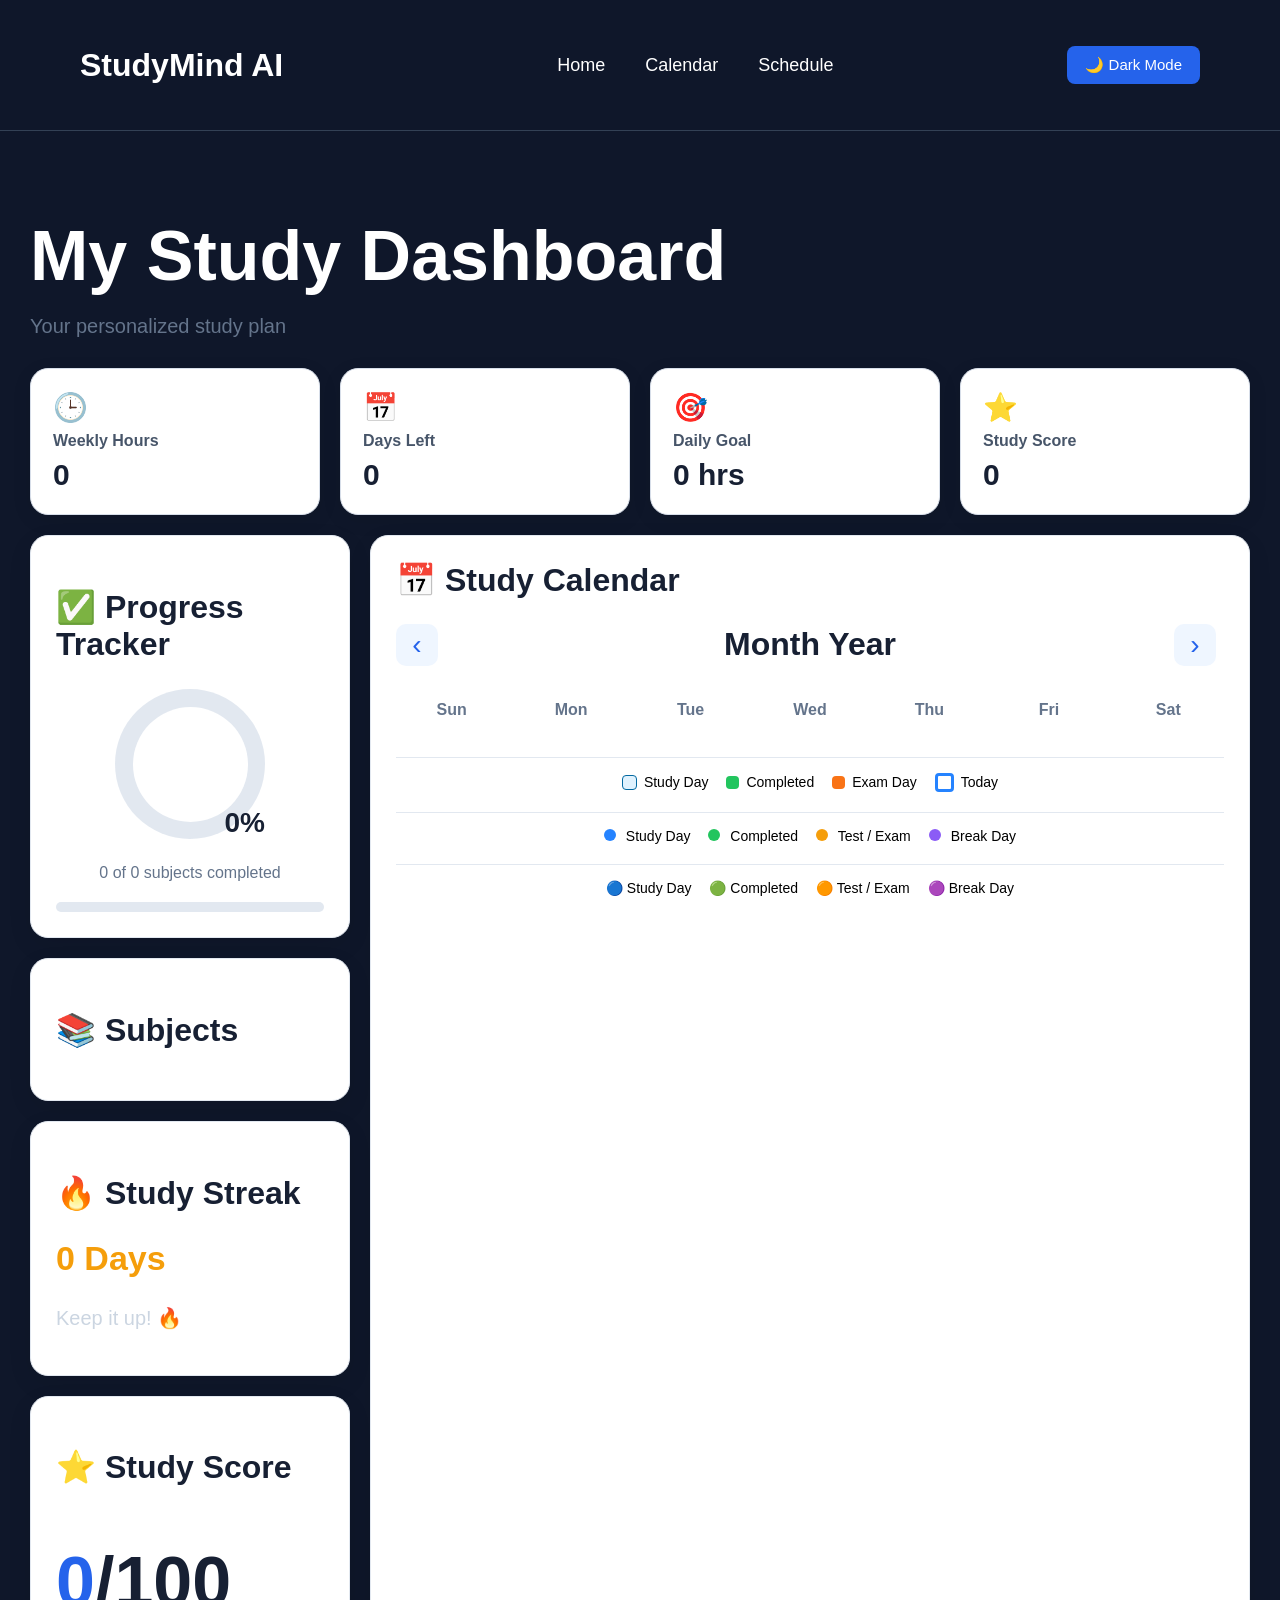
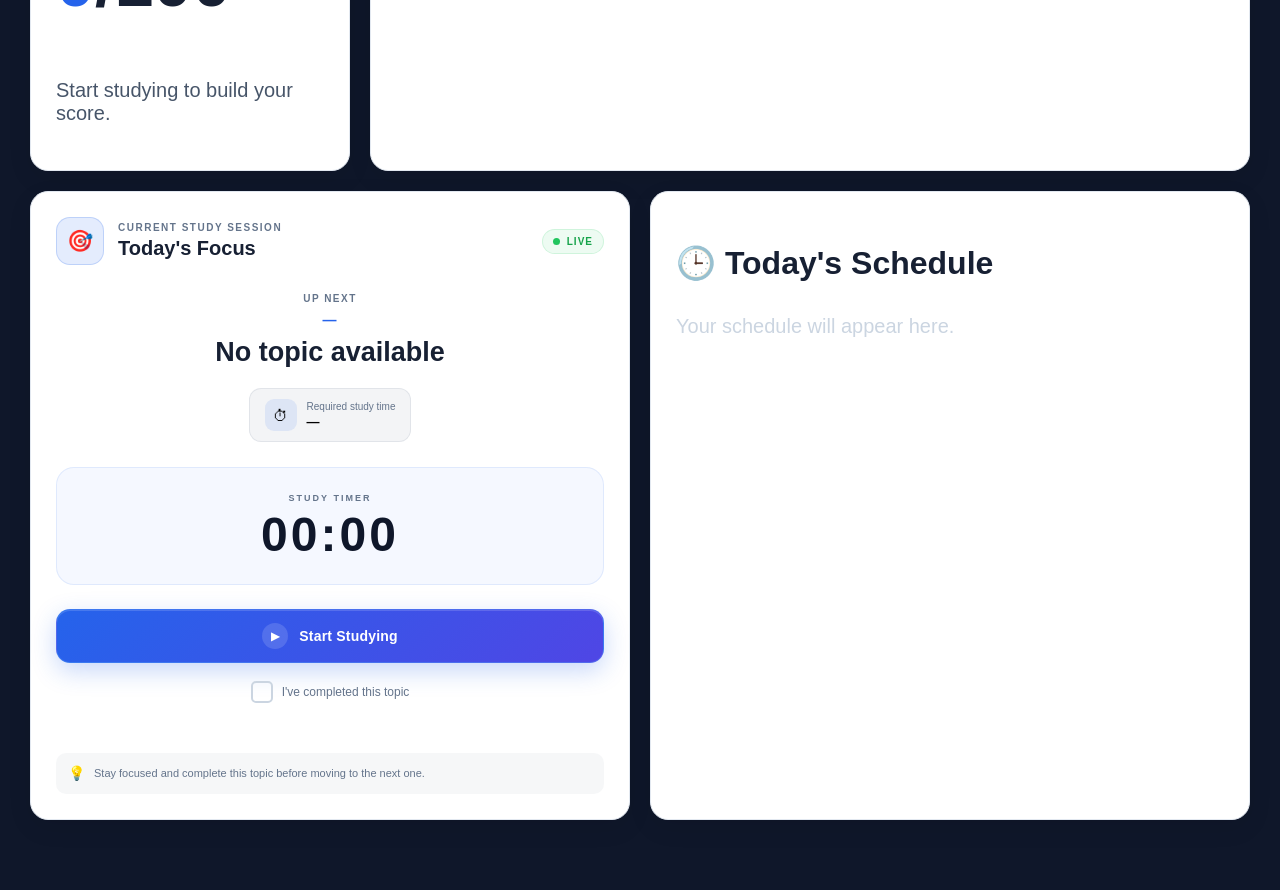
==== dashboard.html @ 3a2ac0e5 "Add files via upload" ====
<!DOCTYPE html>
<html lang="en">

<head>
    <meta charset="UTF-8">

    <meta name="viewport"
        content="width=device-width, initial-scale=1.0">

    <title>StudyMind AI - Study Dashboard</title>

    <link rel="stylesheet" href="style.css">
</head>

<body>

<nav class="navbar">

    <h2 class="logo">StudyMind AI</h2>

    <ul class="nav-links">
        <li><a href="index.html">Home</a></li>
        <li><a href="#calendar">Calendar</a></li>
        <li><a href="#schedule">Schedule</a></li>
    </ul>

    <button id="themeButton">
        🌙 Dark Mode
    </button>

</nav>


<main class="dashboard-page">

    <h1>My Study Dashboard</h1>

    <p class="dashboard-subtitle">
        Your personalized study plan
    </p>


    <!-- TOP STATISTICS -->

    <section class="top-stats">

        <div class="stat-card">

            <div class="icon">🕒</div>

            <h4>Weekly Hours</h4>

            <h2 id="weeklyHours">0</h2>

        </div>


        <div class="stat-card">

            <div class="icon">📅</div>

            <h4>Days Left</h4>

            <h2 id="daysLeft">0</h2>

        </div>


        <div class="stat-card">

            <div class="icon">🎯</div>

            <h4>Daily Goal</h4>

            <h2 id="dailyGoal">0 hrs</h2>

        </div>


        <div class="stat-card">

            <div class="icon">⭐</div>

            <h4>Study Score</h4>

            <h2 id="studyScore">0</h2>

        </div>

    </section>



    <!-- MAIN DASHBOARD -->

    <section class="main-dashboard">


        <!-- LEFT COLUMN -->

        <div class="left-panel">


            <!-- PROGRESS -->

            <div class="panel-card">

                <h2>✅ Progress Tracker</h2>

                <div class="progress-circle">

                    <span id="progressPercent">
                        0%
                    </span>

                </div>

                <p id="progressCount">
                    0 of 0 subjects completed
                </p>

                <div class="progress-bar-container">

                    <div id="progressBar"></div>

                </div>

            </div>

<!-- SUBJECTS -->

<div class="panel-card">

    <h2>📚 Subjects</h2>

<div id="subjectList" class="subject-list">

        <!-- Subjects will be added by JavaScript -->

    </div>

</div>


            <!-- STREAK -->

            <div class="panel-card">

                <h2>🔥 Study Streak</h2>

                <h1 id="streak">
                    0 Days
                </h1>

                <p>
                    Keep it up! 🔥
                </p>

            </div>



          <!-- LIVE STUDY SCORE -->

<div class="panel-card study-score-card">

    <h2>⭐ Study Score</h2>

    <h1 class="score-number">
        <span id="scoreDisplay">0</span>/100
    </h1>

    <p id="scoreMessage">
        Start studying to build your score.
    </p>

    <div class="score-progress">
        <div id="scoreProgressBar"></div>
    </div>

</div>

        </div>



        <!-- CALENDAR -->

        <div class="calendar-panel" id="calendar">

            <h2>📅 Study Calendar</h2>

            <div class="calendar-header">

                <button id="previousMonth">
                    ‹
                </button>

                <h2 id="calendarMonth">
                    Month Year
                </h2>

                <button id="nextMonth">
                    ›
                </button>

            </div>


            <div class="calendar-weekdays">

                <div>Sun</div>
                <div>Mon</div>
                <div>Tue</div>
                <div>Wed</div>
                <div>Thu</div>
                <div>Fri</div>
                <div>Sat</div>

            </div>


            <div
                class="calendar-days"
                id="calendarDays">
            </div>
<div class="calendar-legend">

    <div class="legend-item">
        <span class="legend-color study-color"></span>
        <span>Study Day</span>
    </div>

    <div class="legend-item">
        <span class="legend-color completed-color"></span>
        <span>Completed</span>
    </div>

    <div class="legend-item">
        <span class="legend-color exam-color"></span>
        <span>Exam Day</span>
    </div>

    <div class="legend-item">
        <span class="legend-color today-color"></span>
        <span>Today</span>
    </div>

</div>

<div class="calendar-legend">

    <div>
        <span class="legend-dot study-dot"></span>
        Study Day
    </div>

    <div>
        <span class="legend-dot completed-dot"></span>
        Completed
    </div>

    <div>
        <span class="legend-dot exam-dot"></span>
        Test / Exam
    </div>

    <div>
        <span class="legend-dot break-dot"></span>
        Break Day
    </div>

</div>


            <div class="calendar-legend">

                <span>
                    🔵 Study Day
                </span>

                <span>
                    🟢 Completed
                </span>

                <span>
                    🟠 Test / Exam
                </span>

                <span>
                    🟣 Break Day
                </span>

            </div>

        </div>

    </section>



    <!-- BOTTOM SECTION -->

    <section class="bottom-dashboard">


   <!-- TODAY'S STUDY -->

<div class="panel-card today-study-card">

    <div class="study-card-header">

        <div class="study-card-title">

            <div class="study-icon">
                🎯
            </div>

            <div>
                <p class="study-eyebrow">
                    CURRENT STUDY SESSION
                </p>

                <h2>Today's Focus</h2>
            </div>

        </div>

        <div class="live-indicator">
            <span></span>
            LIVE
        </div>

    </div>


    <div id="currentStudy" class="current-study">

        <p class="study-label">
            UP NEXT
        </p>

        <h2 id="currentSubject">
            —
        </h2>

        <h3 id="currentTopic">
            No topic available
        </h3>


        <div class="topic-time">

            <div class="time-icon">
                ⏱
            </div>

            <div>
                <span class="time-label">
                    Required study time
                </span>

                <strong id="topicTime">
                    —
                </strong>
            </div>

        </div>


        <!-- TIMER -->

        <div class="timer-container">

            <p class="timer-label">
                STUDY TIMER
            </p>

            <div
                id="studyTimer"
                class="study-timer"
            >
                00:00
            </div>

        </div>


        <!-- START / PAUSE BUTTON -->

        <button
            id="startStudyButton"
            class="start-study-button"
        >
            <span class="button-icon">▶</span>
            <span>Start Studying</span>
        </button>


        <!-- COMPLETE TOPIC -->

        <label class="complete-topic">

            <input
                type="checkbox"
                id="completeTopicCheckbox"
            >

            <span class="custom-checkbox"></span>

            <span class="complete-text">
                I've completed this topic
            </span>

        </label>


        <!-- COMPLETION MESSAGE -->

        <p
            id="completionMessage"
            class="completion-message"
        ></p>


        <div class="study-tip">

            <span>💡</span>

            <p>
                Stay focused and complete this topic
                before moving to the next one.
            </p>

        </div>

    </div>

</div>


        <!-- TODAY'S SCHEDULE -->

        <div class="panel-card" id="schedule">

            <h2>🕒 Today's Schedule</h2>

            <div id="todaySchedule">

                <p>
                    Your schedule will appear here.
                </p>

            </div>

        </div>

    </section>

</main>


<script src="dashboard.js"></script>

</body>

</html>
---- style.css ----
body {
background-color: #0f172a;
}
h1 {
color: white;
font-size: 70px;
line-height:1.1;
}
p {
color: #cbd5e1;
font-size: 20px;
}
.start-button {
background-color: #22c55e;
color: white;
border: none;
border-radius: 20px;
padding: 15px 30px;
font-size: 18px;
}
.start-button:hover {
background-color: #1d4ed8;
cursor: pointer;
}
body {
background-color: #0f172a;
margin: 0;
font-family: Arial, sans-serif;
}
.hero {
display: flex;
justify-content: space-between;
align-items: center;
padding: 80px;
background-color: #0f172a;
}
.features {
padding: 60px;
}
.how-it-works {
padding: 60px;
}
h2 { 
color: white;
font-size: 32px;
}
h3 {
color: white;
font-size: 28px;
}
li {
color: #cbd5e1;
font-size: 18px;
}
.hero-text {
max-width: 500px;
}
.feature-box {
background-color: #1e293b;
color: white;
padding: 25px;
margin-top: 20px;
border-radius: 15px;
flex: 1;
min-width: 250px;
transition: all 0.3s ease;
}
.feature-box:hover {
background-color: #334155;
transform: translateY(-8px);
cursor: pointer;
}
.feature-box h3 {
color: #22c55e;
}
.feature-box p {
color: #cbd5e1;
}
.hero-image {
max-width: 500px;
display: flex;
flex-direction: column;
gap: 20px;
color: white;
font-size: 24px;
}
.feature-container {
display:flex;
gap: 20px;
justify-content: center;
flex-wrap: wrap;
}
.hero-image img {
width: 450px;
max-width: 100%;
}
.navbar {
display: flex;
justify-content: space-between;
align-items: center;
padding: 20px 80px;
border-bottom: 1px solid #334155;
}
.nav-links {
display: flex;
list-style: none;
gap: 40px;
}
.nav-links a {
color: white;
text-decoration: none;
font-size: 18px;
transition: color 0.3s ease;
}
.nav-links a:hover {
color: #22c55e;
}
.logo {
color: white;
font-size: 32px;
font-weight: bold;
}
.cta {
text-align: center;
padding: 80px 20px;
}
.cta-button {
background-color: #22c55e;
color: white;
border: none;
padding: 15px 35px;
border-radius: 20px;
font-size: 18px;
cursor: pointer;
transition: all 0.3s ease;
}
.cta-button:hover {
background-color: #16a34a;
transform: scale(1.05);
}
.hero {
animation: fadeIn 1s ease;
}
@keyframes fadeIn {
from {
opacity: 0;
transform: translateY(30px);
}
to {
opacity: 1;
transform: translateY(0);
}
}
.student-form {
max-width: 700px;
margin: 80px auto;
background-color: #1e293b;
padding: 40px;
border-radius: 20px;
}
.student-form label {
color:white;
font-size: 20px;
}
.student-form select,
.student-form input {
width: 100%;
padding: 15px;
border-radius: 10px;
border: none;
font-size: 18px;
margin-bottom: 20px;
}
#generateButton {
background-color: #22c55e;
color: white;
border: none;
padding: 15px 30px;
border-radius: 20px;
font-size: 18px;
cursor: pointer;
transition: all 0.3s ease;
}
#generateButton:hover {
background-color: #16a34a;
transform: scale(1.05);
}
#studyPlan {
margin-top: 30px;
background-color: #334155;
color: white;
padding: 20px;
border-radius: 15px;
font-size: 18px;
line-height: 1.8;
}
.timetable{
width:100%;
border-collapse:collapse;
margin-top:20px;
}
.timetable th,
.timetable td{
border:1px solid #ccc;
padding:10px;
text-align:center;
}
.timetable th{
background:#2563eb;
color:white;
}
.timetable tr:nth-child(even) {
background-color: #475569;
}
.timetable tr:nth-child(odd) {
background-color: #334155;
}
#clearButton {
background-color: #dc2626;
color: white;
border: none;
padding: 15px 30px;
border-radius: 20px;
font-size: 18px;
cursor: pointer;
margin-left: 15px;
transition: all 0.3s ease;
}
#clearButton:hover {
background-color: #b91c1c;
transform: scale(1.05);
}
#downloadButton {
background-color: #2563eb;
color: white;
border: none;
padding: 15px 30px;
border-radius: 20px;
font-size: 18px;
cursor: pointer;
margin-left: 15px;
transition: all 0.3s ease;
}
#downloadButton:hover {
background-color: #1d4ed8;
transform: scale(1.05);
}
.student-form button{
margin-right: 10px;
margin-top: 10px;
}
html {
scroll-behavior: smooth;
}
.navbar{
	position: sticky;
	top: 0;
	z-index: 1000;
}
footer{
    background:#1f2937;
    color:white;
    text-align:center;
    padding:50px 20px;
    margin-top:70px;
}

footer h2{
    font-size:2rem;
    margin-bottom:15px;
}

footer p{
    font-size:1rem;
    margin:8px 0;
    color:#d1d5db;
}

footer a{
    color:#60a5fa;
    text-decoration:none;
}

footer a:hover{
    text-decoration:underline;
}
#themeButton{
background:#2563eb;
color:white;
border:none;
padding:10px 18px;
border-radius:8px;
cursor:pointer;
font-size:15px;
transition:.3s;
}
#themeButton:hover{
background:#1d4ed8;
}
/* DARK MODE */

.dark-mode{
    background:#121212;
    color:white;
}

.dark-mode .navbar{
    background:#1f2937;
}

.dark-mode .hero{
    background:#181818;
}

.dark-mode .feature-box{
    background:#1e293b;
    color:white;
}

.dark-mode .student-form{
    background:#1e293b;
    color:white;
}

.dark-mode input,
.dark-mode select{
    background:#374151;
    color:white;
    border:1px solid #555;
}

.dark-mode table{
    color:white;
}

.dark-mode th{
    background:#2563eb;
}

.dark-mode td{
    border:1px solid #555;
}

.dark-mode footer{
    background:black;
}
#themeButton{
    background:#2563eb;
    color:white;
    border:none;
    padding:10px 18px;
    border-radius:8px;
    cursor:pointer;
    font-size:15px;
    transition:0.3s;
}

#themeButton:hover{
    background:#1d4ed8;
}

body.dark-mode{
    background:#0f172a;
    color:white;
}

body.dark-mode .navbar{
    background:#1e293b;
}

body.dark-mode .feature-box{
    background:#1e293b;
    color:white;
}

body.dark-mode .student-form{
    background:#1e293b;
    color:white;
}

body.dark-mode input,
body.dark-mode select{
    background:#334155;
    color:white;
    border:1px solid #475569;
}

body.dark-mode table{
    background:#1e293b;
    color:white;
}

body.dark-mode th{
    background:#2563eb;
}

body.dark-mode td{
    border:1px solid #475569;
}

body.dark-mode footer{
    background:#111827;
    color:white;
}

.dashboard{

display:grid;

grid-template-columns:repeat(4,1fr);

gap:25px;

margin:40px 0;

}

.stat-card{

background:#ffffff;

padding:30px;

border-radius:22px;

box-shadow:0 10px 30px rgba(0,0,0,.12);

transition:.35s;

}

body.dark-mode .stat-card{

background:#1f2937;

}

.stat-card:hover{

transform:translateY(-8px);

}

.stat-card h4{

margin-top:20px;

font-size:18px;

color:#888;

}

body.dark-mode .stat-card h4{

color:#bbb;

}

.stat-card h2{

font-size:42px;

margin-top:15px;

color:#2563eb;

}

.icon{

font-size:42px;

}
body.dark-mode .card p{
color:#ddd;
}
#progressTracker{
    margin-top:20px;
    padding:20px;
    background:linear-gradient(135deg,#f8fafc,#eef4ff);
    border:1px solid #dbeafe;
    border-radius:15px;
    box-shadow:0 8px 20px rgba(37,99,235,.12);
}

.progress-item{
    display:flex;
    align-items:center;
    gap:12px;
    padding:12px;
    margin-bottom:10px;
    border-radius:10px;
    background:white;
    color:#1f2937 !important;
    font-size:17px;
    font-weight:600;
    cursor:pointer;
    transition:.3s;
}

.progress-item:hover{
    background:#dbeafe;
    transform:translateX(5px);
}

.progress-item input{
    transform:scale(1.2);
    accent-color:#2563eb;
}

#progressPercent{
    color:#2563eb;
    font-weight:bold;
    font-size:22px;
}

body.dark-mode #progressTracker{
    background:#1e293b;
    border:1px solid #334155;
}

body.dark-mode .progress-item{
    background:#334155;
    color:#f8fafc;
}

body.dark-mode .progress-item:hover{
    background:#475569;
}
.progressBarContainer{
    width:100%;
    height:18px;
    background:#dbeafe;
    border-radius:20px;
    overflow:hidden;
    margin:15px 0;
}

#progressBar{
    width:0%;
    height:100%;
    background:linear-gradient(
        90deg,
        #2563eb,
        #3b82f6,
        #60a5fa
    );
    border-radius:20px;
    transition:width .5s ease;
}

#progressCount{
    margin-top:10px;
    font-size:16px;
    color:#64748b;
}

body.dark-mode .progressBarContainer{
    background:#334155;
}

body.dark-mode #progressCount{
    color:#cbd5e1;
}
.badges{
display:flex;
flex-wrap:wrap;
gap:15px;
margin-top:20px;
}

.badge{
background:linear-gradient(135deg,#2563eb,#1d4ed8);
color:white;
padding:12px 20px;
border-radius:30px;
font-weight:bold;
box-shadow:0 8px 18px rgba(0,0,0,.15);
transition:.3s;
}

.badge:hover{
transform:scale(1.08);
}
.stats{
display:grid;
grid-template-columns:repeat(auto-fit,minmax(180px,1fr));
gap:20px;
margin-top:20px;
}

.stat-box{
background:linear-gradient(135deg,#eff6ff,#dbeafe);
padding:20px;
border-radius:15px;
text-align:center;
box-shadow:0 8px 18px rgba(0,0,0,.08);
transition:.3s;
}

.stat-box:hover{
transform:translateY(-5px);
}

.stat-box h4{
margin-bottom:10px;
color:#2563eb;
}

.stat-box p{
font-size:28px;
font-weight:bold;
color:#111827;
}

body.dark-mode .stat-box{
background:#1f2937;
}

body.dark-mode .stat-box p{
color:white;
}
.recommendations{
display:grid;
grid-template-columns:repeat(auto-fit,minmax(250px,1fr));
gap:20px;
margin-top:20px;
}

.recommendation-card{
background:white;
padding:20px;
border-radius:15px;
box-shadow:0 8px 18px rgba(0,0,0,.08);
transition:.3s;
}

.recommendation-card:hover{
transform:translateY(-5px);
}

.recommendation-card h4{
color:#2563eb;
margin-bottom:10px;
}

.recommendation-card p{
color:#374151;
line-height:1.5;
}

body.dark-mode .recommendation-card{
background:#1f2937;
}

body.dark-mode .recommendation-card p{
color:#e5e7eb;
}
.dailySchedule{
display:grid;
grid-template-columns:repeat(auto-fit,minmax(250px,1fr));
gap:20px;
margin:20px 0;
}

.schedule-card{
background:#ffffff;
border-left:6px solid #2563eb;
padding:18px;
border-radius:12px;
box-shadow:0 6px 15px rgba(0,0,0,.08);
transition:.3s;
}

.schedule-card:hover{
transform:translateY(-4px);
}

.schedule-card h4{
color:#2563eb;
margin-bottom:8px;
}

.schedule-card p{
font-size:18px;
color:#374151;
}

body.dark-mode .schedule-card{
background:#1f2937;
}

body.dark-mode .schedule-card p{
color:#f3f4f6;
}
.progress-circle {
    position: relative;
    width: 140px;
    height: 140px;
    margin: 30px auto;

    border-radius: 50%;

    background: conic-gradient(
        #2563eb 0deg,
        #e5e7eb 0deg
    );

    display: flex;
    align-items: center;
    justify-content: center;
}

.progress-circle::before {
    content: "";
    position: absolute;

    width: 108px;
    height: 108px;

    background: white;

    border-radius: 50%;
}

#progressPercent {
    position: relative;
    z-index: 2;

    font-size: 26px;
    font-weight: bold;
    color: #2563eb;
}
#progressPercent{
position:absolute;
top:50%;
left:50%;
transform:translate(-50%,-50%);
font-size:26px;
font-weight:bold;
color:#2563eb;
}

body.dark-mode .progressBackground{
stroke:#374151;
}
.calendarCard{

background:white;

padding:30px;

border-radius:20px;

margin-top:40px;

box-shadow:0 12px 25px rgba(0,0,0,.12);

}

body.dark-mode .calendarCard{

background:#1f2937;

}

.calendarHeader{

text-align:center;

margin-bottom:25px;

}

.calendarHeader h3{

margin:0;

font-size:30px;

color:#2563eb;

}

.calendarHeader h2{

margin-top:12px;

font-size:24px;

color:#555;

}

body.dark-mode .calendarHeader h2{

color:#ddd;

}

#studyCalendar{

display:flex;

justify-content:center;

}
.mainDashboard{

display:grid;

grid-template-columns:320px 1fr;

gap:30px;

margin-top:40px;

}

.leftPanel{

display:flex;

flex-direction:column;

gap:25px;

}

.rightPanel{

display:flex;

flex-direction:column;

}

.panelCard{

background:white;

padding:25px;

border-radius:20px;

box-shadow:0 10px 25px rgba(0,0,0,.12);

}

body.dark-mode .panelCard{

background:#1f2937;

}

.panelCard h3{

margin-bottom:20px;

}

.progressCircle{

width:180px;

height:180px;

border-radius:50%;

margin:20px auto;

display:flex;

align-items:center;

justify-content:center;

font-size:34px;

font-weight:bold;

background:
conic-gradient(
#2563eb 0%,
#2563eb 0%,
#e5e7eb 0%
);

}
.panelCard{
    background: white;
    color: #111827;
}

.panelCard h1{
    color: #111827;
}

.panelCard h2{
    color: #111827;
}

.panelCard h3{
    color: #111827;
}

.panelCard p{
    color: #6b7280;
}
body.dark-mode .panelCard{
    background: #1e293b;
    color: white;
}

body.dark-mode .panelCard h1,
body.dark-mode .panelCard h2,
body.dark-mode .panelCard h3{
    color: white;
}

body.dark-mode .panelCard p{
    color: #cbd5e1;
}
.streakNumber{
    font-size: 42px;
    font-weight: bold;
    color: #f59e0b;
}
/* ===============================
   STUDY CALENDAR
================================ */

.calendarCard{
    width:100%;
    box-sizing:border-box;
}

.calendarCard h3{
    font-size:24px;
    margin-bottom:20px;
}

.calendarHeader{
    display:flex;
    align-items:center;
    justify-content:space-between;
    margin-bottom:25px;
}

.calendarHeader h2{
    margin:0;
    font-size:24px;
    color:#111827;
}

.calendarHeader button{
    border:none;
    background:#eff6ff;
    color:#2563eb;
    width:40px;
    height:40px;
    border-radius:10px;
    font-size:28px;
    cursor:pointer;
    transition:.2s;
}

.calendarHeader button:hover{
    background:#2563eb;
    color:white;
}

.calendarWeekdays{
    display:grid;
    grid-template-columns:repeat(7,1fr);
    gap:8px;
    margin-bottom:10px;
    text-align:center;
    font-weight:bold;
    color:#6b7280;
}

.calendarDays{
    display:grid;
    grid-template-columns:repeat(7,1fr);
    gap:8px;
}

.calendarDay{
    min-height:45px;
    display:flex;
    align-items:center;
    justify-content:center;
    border-radius:10px;
    font-weight:500;
    color:#111827;
    background:#f8fafc;
    transition:.2s;
}

.calendarDay:hover{
    background:#eff6ff;
    color:#2563eb;
    transform:translateY(-2px);
}

.calendarDay.empty{
    background:transparent;
}

.calendarDay.today{
    background:#2563eb;
    color:white;
    font-weight:bold;
    box-shadow:0 5px 12px rgba(37,99,235,.3);
}

/* Dark mode */

body.dark-mode .calendarHeader h2{
    color:#f9fafb;
}

body.dark-mode .calendarWeekdays{
    color:#9ca3af;
}

body.dark-mode .calendarDay{
    background:#374151;
    color:#f9fafb;
}

body.dark-mode .calendarDay:hover{
    background:#4b5563;
}

body.dark-mode .calendarDay.empty{
    background:transparent;
}

body.dark-mode .calendarHeader button{
    background:#374151;
    color:#60a5fa;
}

body.dark-mode .calendarHeader button:hover{
    background:#2563eb;
    color:white;
}
/* =========================================
   STUDY PLAN DASHBOARD
   ========================================= */

.studyDashboard {
    max-width: 1400px;
    margin: 40px auto;
    padding: 0 30px 60px;
}

.studyDashboard > h1 {
    margin-bottom: 25px;
    font-size: 32px;
}


/* =========================================
   TOP STAT CARDS
   ========================================= */

.topStats {
    display: grid;
    grid-template-columns: repeat(4, 1fr);
    gap: 20px;
    margin-bottom: 20px;
}

.stat-card {
    background: #111c2e;
    border: 1px solid #24344d;
    border-radius: 16px;
    padding: 25px;
    min-height: 125px;
    box-sizing: border-box;
}

.stat-card .icon {
    font-size: 30px;
    margin-bottom: 8px;
}

.stat-card h4 {
    margin: 0 0 8px;
    font-size: 16px;
    color: #cbd5e1;
}

.stat-card h2 {
    margin: 0;
    font-size: 30px;
    color: #ffffff;
}


/* =========================================
   MAIN DASHBOARD
   ========================================= */

.dashboardGrid {
    display: grid;
    grid-template-columns: 290px 1fr;
    gap: 20px;
    align-items: stretch;
}


/* =========================================
   LEFT PANEL
   ========================================= */

.leftPanel {
    display: flex;
    flex-direction: column;
    gap: 20px;
}

.panelCard {
    background: #111c2e;
    border: 1px solid #24344d;
    border-radius: 16px;
    padding: 24px;
    box-sizing: border-box;
}

.panelCard h3 {
    margin-top: 0;
    color: #ffffff;
}


/* =========================================
   PROGRESS CIRCLE
   ========================================= */



.progressCircle {
    width: 150px;
    height: 150px;
    border-radius: 50%;

    margin: 20px auto;

    display: flex;
    align-items: center;
    justify-content: center;

    position: relative;
}

.progressCircle span {
    position: absolute;
    top: 50%;
    left: 50%;
    transform: translate(-50%, -50%);

    font-size: 32px;
    font-weight: bold;
    white-space: nowrap;
}

.progressCircle::before {
    content: "";
    position: absolute;

    width: 115px;
    height: 115px;

    border-radius: 50%;

    background: #111c2e;
}

#progressPercent {
    position: relative;
    z-index: 1;

    font-size: 28px;
    font-weight: bold;
    color: #ffffff;
}

#progressCount {
    text-align: center;
    color: #cbd5e1;
}


/* =========================================
   PROGRESS BAR
   ========================================= */

.progressBarContainer {
    width: 100%;
    height: 10px;

    background: #24344d;

    border-radius: 20px;

    overflow: hidden;

    margin-top: 15px;
}

#progressBar {
    height: 100%;
    width: 0%;

    background: #2583ff;

    border-radius: 20px;

    transition: width 0.4s ease;
}


/* =========================================
   STUDY STREAK
   ========================================= */

#studyStreak {
    font-size: 34px;
    color: #ffb52e;
    margin: 10px 0;
}


/* =========================================
   STUDY SCORE
   ========================================= */

#scoreValue {
    color: #ffffff;
}

#scoreMessage {
    color: #cbd5e1;
}


/* =========================================
   CALENDAR
   ========================================= */

.calendarCard {
    height: 100%;
    min-height: 550px;
}

.calendarHeader {
    display: grid;
    grid-template-columns: 50px 1fr 50px;

    align-items: center;

    margin: 25px 0;
}

.calendarHeader h2 {
    text-align: center;
    margin: 0;

    color: #ffffff;
    font-size: 25px;
}

.calendarHeader button {
    width: 45px;
    height: 45px;

    border: 1px solid #30445f;

    border-radius: 10px;

    background: #17263b;

    color: #ffffff;

    font-size: 30px;

    cursor: pointer;

    transition: 0.2s;
}

.calendarHeader button:hover {
    background: #2583ff;
}


/* WEEKDAYS */

.calendarWeekdays {
    display: grid;

    grid-template-columns: repeat(7, 1fr);

    gap: 10px;

    margin-bottom: 10px;
}

.calendarWeekdays div {
    text-align: center;

    font-weight: bold;

    color: #cbd5e1;
}


/* DAYS */

.calendarDays {
    display: grid;

    grid-template-columns: repeat(7, 1fr);

    gap: 10px;
}

.calendarDays div {
    min-height: 65px;

    display: flex;

    align-items: center;
    justify-content: center;

    border-radius: 10px;

    background: #17263b;

    border: 1px solid #24344d;

    color: #ffffff;

    cursor: pointer;

    transition: 0.2s;
}

.calendarDays div:hover {
    background: #2583ff;
    transform: translateY(-2px);
}


/* TODAY */

.calendarDays .today {
    background: #2583ff;

    border: 2px solid #62a7ff;

    font-weight: bold;
}


/* PREVIOUS / NEXT MONTH DAYS */

.calendarDays .otherMonth {
    color: #64748b;

    background: #0d1727;
}


/* =========================================
   BOTTOM DASHBOARD
   ========================================= */

.bottomDashboard {
    display: grid;

    grid-template-columns: 1fr 1fr;

    gap: 20px;

    margin-top: 20px;
}

.bottomDashboard .panelCard {
    min-height: 250px;
}


/* =========================================
   TODAY'S MISSION
   ========================================= */

#todayMission {
    color: #e2e8f0;
    line-height: 1.8;
}


/* =========================================
   TODAY'S SCHEDULE
   ========================================= */

#todaySchedule {
    color: #e2e8f0;
    line-height: 1.8;
}


/* =========================================
   LIGHT MODE
   ========================================= */

body:not(.dark-mode) .studyDashboard {
    color: #172033;
}

body:not(.dark-mode) .stat-card,
body:not(.dark-mode) .panelCard {
    background: #ffffff;

    border: 1px solid #d7dee9;

    box-shadow: 0 5px 20px rgba(0, 0, 0, 0.08);
}

body:not(.dark-mode) .stat-card h4 {
    color: #475569;
}

body:not(.dark-mode) .stat-card h2,
body:not(.dark-mode) .panelCard h3,
body:not(.dark-mode) .calendarHeader h2,
body:not(.dark-mode) #scoreValue {
    color: #172033;
}

body:not(.dark-mode) #progressPercent {
    color: #172033;
}

body:not(.dark-mode) .progressCircle::before {
    background: #ffffff;
}

body:not(.dark-mode) #progressCount,
body:not(.dark-mode) #scoreMessage {
    color: #475569;
}

body:not(.dark-mode) .progressBarContainer {
    background: #e2e8f0;
}

body:not(.dark-mode) .calendarDays div {
    background: #f8fafc;

    border-color: #d7dee9;

    color: #172033;
}

body:not(.dark-mode) .calendarDays div:hover {
    background: #2583ff;
    color: #ffffff;
}

body:not(.dark-mode) .calendarDays .otherMonth {
    background: #eef2f7;
    color: #94a3b8;
}

body:not(.dark-mode) .calendarWeekdays div {
    color: #475569;
}

body:not(.dark-mode) .calendarHeader button {
    background: #f1f5f9;
    color: #172033;
    border-color: #d7dee9;
}

body:not(.dark-mode) #todayMission,
body:not(.dark-mode) #todaySchedule {
    color: #334155;
}


/* =========================================
   MOBILE
   ========================================= */

@media (max-width: 900px) {

    .topStats {
        grid-template-columns: repeat(2, 1fr);
    }

    .dashboardGrid {
        grid-template-columns: 1fr;
    }

    .bottomDashboard {
        grid-template-columns: 1fr;
    }

}


@media (max-width: 600px) {

    .studyDashboard {
        padding: 0 15px 40px;
    }

    .topStats {
        grid-template-columns: 1fr;
    }

    .calendarDays {
        gap: 5px;
    }

    .calendarDays div {
        min-height: 45px;
    }

    .calendarWeekdays {
        gap: 5px;
        font-size: 12px;
    }

    .calendarHeader h2 {
        font-size: 20px;
    }

}
/* ==========================================
   NEW DASHBOARD LAYOUT
   ========================================== */

.dashboard-page {
    max-width: 1400px;
    margin: 0 auto;
    padding: 40px 30px 70px;
}

.dashboard-page > h1 {
    margin-bottom: 5px;
}

.dashboard-subtitle {
    color: #64748b;
    margin-bottom: 30px;
}


/* TOP STAT CARDS */

.top-stats {
    display: grid;
    grid-template-columns: repeat(4, 1fr);
    gap: 20px;
    margin-bottom: 20px;
}


/* MAIN DASHBOARD */

.main-dashboard {
    display: grid;
    grid-template-columns: 320px 1fr;
    gap: 20px;
}


/* LEFT SIDE */

.left-panel {
    display: flex;
    flex-direction: column;
    gap: 20px;
}


/* PANELS */

.panel-card,
.calendar-panel {
    background: white;
    border-radius: 18px;
    padding: 25px;
    box-shadow: 0 8px 25px rgba(0,0,0,0.08);
    border: 1px solid #e2e8f0;
}


/* STAT CARDS */

.stat-card {
    background: white;
    border-radius: 18px;
    padding: 22px;
    border: 1px solid #e2e8f0;
    box-shadow: 0 8px 25px rgba(0,0,0,0.07);
}

.stat-card .icon {
    font-size: 28px;
}

.stat-card h4 {
    margin: 8px 0;
    color: #64748b;
}

.stat-card h2 {
    margin: 0;
    font-size: 30px;
    color: #172033;
}


/* PROGRESS CIRCLE */

.progress-circle {
    width: 150px;
    height: 150px;

    border-radius: 50%;

    margin: 25px auto;

    display: flex;
    align-items: center;
    justify-content: center;

    background:
        conic-gradient(
            #2583ff 0deg,
            #e2e8f0 0deg
        );

    position: relative;
}

.progress-circle::before {
    content: "";

    position: absolute;

    width: 115px;
    height: 115px;

    border-radius: 50%;

    background: white;
}

.progress-circle span {
    position: relative;
    z-index: 2;

    font-size: 28px;
    font-weight: bold;
    color: #172033;
}


/* PROGRESS BAR */

.progress-bar-container {
    height: 10px;

    background: #e2e8f0;

    border-radius: 20px;

    overflow: hidden;

    margin-top: 20px;
}

#progressBar {
    height: 100%;
    width: 0%;

    background: #2583ff;

    border-radius: 20px;

    transition: width 0.4s ease;
}


/* STREAK */

#streak {
    color: #f59e0b;
    font-size: 34px;
}


/* SCORE */

#scoreDisplay {
    color: #2563eb;
}


/* ==========================================
   CALENDAR
   ========================================== */

.calendar-panel {
    min-height: 550px;
}

.calendar-panel > h2 {
    margin-top: 0;
    margin-bottom: 25px;
}


.calendar-header {
    display: grid;

    grid-template-columns: 50px 1fr 50px;

    align-items: center;

    margin-bottom: 25px;
}

.calendar-header h2 {
    text-align: center;
    margin: 0;
}


.calendar-header button {
    width: 42px;
    height: 42px;

    border: none;

    border-radius: 10px;

    background: #eff6ff;

    color: #2563eb;

    font-size: 28px;

    cursor: pointer;
}

.calendar-header button:hover {
    background: #2563eb;
    color: white;
}


/* WEEKDAYS */

.calendar-weekdays {
    display: grid;

    grid-template-columns: repeat(7, 1fr);

    gap: 8px;

    margin-bottom: 8px;
}

.calendar-weekdays div {
    text-align: center;

    font-weight: bold;

    color: #64748b;

    padding: 10px 0;
}


/* CALENDAR DAYS */

.calendar-days {
    display: grid;

    grid-template-columns: repeat(7, 1fr);

    gap: 8px;
}

.calendar-days > div {
    min-height: 60px;

    display: flex;

    align-items: center;
    justify-content: center;

    border-radius: 10px;

    background: #f8fafc;

    border: 1px solid #e2e8f0;

    color: #172033;

    cursor: pointer;

    transition: 0.2s;
}

.calendar-days > div:hover {
    background: #eff6ff;
    border-color: #2583ff;
}


/* TODAY */

.calendar-days .today {
    background: #2583ff;

    color: white;

    border-color: #2583ff;

    font-weight: bold;
}


/* EMPTY CELLS */

.calendar-days .emptyDay {
    background: transparent;

    border: none;

    cursor: default;
}


/* ==========================================
   BOTTOM DASHBOARD
   ========================================== */

.bottom-dashboard {
    display: grid;

    grid-template-columns: 1fr 1fr;

    gap: 20px;

    margin-top: 20px;
}


/* TODAY'S SCHEDULE */

.scheduleItem {
    display: flex;

    justify-content: space-between;

    padding: 14px 0;

    border-bottom: 1px solid #e2e8f0;
}

.scheduleItem strong {
    color: #2563eb;
}

.scheduleItem span {
    color: #475569;
}


/* ==========================================
   DARK MODE
   ========================================== */

body.dark-mode .dashboard-page {
    color: white;
}

body.dark-mode .dashboard-subtitle {
    color: #94a3b8;
}

body.dark-mode .stat-card,
body.dark-mode .panel-card,
body.dark-mode .calendar-panel {
    background: #111c2e;

    border-color: #24344d;

    box-shadow: none;
}

body.dark-mode .stat-card h4 {
    color: #94a3b8;
}

body.dark-mode .stat-card h2,
body.dark-mode .panel-card h2,
body.dark-mode .calendar-panel h2 {
    color: white;
}

body.dark-mode .progress-circle::before {
    background: #111c2e;
}

body.dark-mode .progress-circle span {
    color: white;
}

body.dark-mode .calendar-weekdays div {
    color: #94a3b8;
}

body.dark-mode .calendar-days > div {
    background: #17263b;

    border-color: #24344d;

    color: white;
}

body.dark-mode .calendar-days > div:hover {
    background: #243f63;
}

body.dark-mode .calendar-days .emptyDay {
    background: transparent;
    border: none;
}

body.dark-mode .calendar-header button {
    background: #17263b;
}

body.dark-mode .scheduleItem {
    border-color: #24344d;
}

body.dark-mode .scheduleItem span {
    color: #cbd5e1;
}


/* ==========================================
   MOBILE
   ========================================== */

@media (max-width: 900px) {

    .top-stats {
        grid-template-columns: repeat(2, 1fr);
    }

    .main-dashboard {
        grid-template-columns: 1fr;
    }

    .bottom-dashboard {
        grid-template-columns: 1fr;
    }

}


@media (max-width: 600px) {

    .dashboard-page {
        padding: 25px 15px 50px;
    }

    .top-stats {
        grid-template-columns: 1fr;
    }

    .calendar-days {
        gap: 4px;
    }

    .calendar-days > div {
        min-height: 45px;
        font-size: 14px;
    }

    .calendar-weekdays {
        gap: 4px;
        font-size: 12px;
    }

    .calendar-panel {
        padding: 15px;
    }

}
/* ==========================================
   DASHBOARD SUBJECTS
   ========================================== */

.dashboardSubject {
    display: flex;

    align-items: center;

    gap: 12px;

    padding: 12px;

    margin-bottom: 8px;

    border-radius: 10px;

    background: #f8fafc;

    border: 1px solid #e2e8f0;

    cursor: pointer;

    transition: 0.2s;
}

.dashboardSubject:hover {
    background: #eff6ff;

    border-color: #2583ff;
}

.dashboardSubject input {
    width: 18px;
    height: 18px;

    cursor: pointer;
}

.dashboardSubject span {
    color: #172033;

    font-size: 16px;
}

.dashboardSubject input:checked + span {
    text-decoration: line-through;

    color: #64748b;
}


/* DARK MODE */

body.dark-mode .dashboardSubject {
    background: #17263b;

    border-color: #24344d;
}

body.dark-mode .dashboardSubject span {
    color: #ffffff;
}

body.dark-mode .dashboardSubject input:checked + span {
    color: #94a3b8;
}
/* ==========================================
   DASHBOARD LIGHT MODE TEXT FIX
   ========================================== */

body:not(.dark-mode) .panel-card h1,
body:not(.dark-mode) .panel-card h2,
body:not(.dark-mode) .panel-card h3,
body:not(.dark-mode) .panel-card h4,
body:not(.dark-mode) .calendar-panel h1,
body:not(.dark-mode) .calendar-panel h2,
body:not(.dark-mode) .calendar-panel h3,
body:not(.dark-mode) .calendar-panel h4 {
    color: #172033;
}


/* Calendar month/year */

body:not(.dark-mode) #calendarMonth {
    color: #172033;
}


/* Today's mission and schedule text */

body:not(.dark-mode) #todayMission,
body:not(.dark-mode) #todaySchedule {
    color: #172033;
}


/* Study score */

body:not(.dark-mode) #scoreDisplay {
    color: #2563eb;
}


/* Study streak */

body:not(.dark-mode) #streak {
    color: #f59e0b;
}


/* Progress tracker */

body:not(.dark-mode) #progressCount {
    color: #64748b;
}


/* Calendar weekdays */

body:not(.dark-mode) .calendar-weekdays div {
    color: #64748b;
}
/* ==========================================
   CALENDAR STUDY DAYS
   ========================================== */

.calendar-days .study-day {
    background: #eff6ff;
    border-color: #bfdbfe;
}


/* Exam */

.calendar-days .exam-day {
    background: #ffedd5;
    border-color: #fb923c;
    color: #c2410c;
    font-weight: bold;
}


/* Today takes priority */

.calendar-days .today {
    background: #2583ff;
    color: white;
    border-color: #2583ff;
}


/* Dark mode */

body.dark-mode .calendar-days .study-day {
    background: #172d4a;
    border-color: #28527d;
}

body.dark-mode .calendar-days .exam-day {
    background: #4a2d17;
    border-color: #c56a25;
    color: #fed7aa;
}
/* Make today's date visible in both themes */
.calendar-days .today {
    background: #2583ff !important;
    color: white !important;
    border-color: #2583ff !important;
    font-weight: bold;
}
/* Calendar Legend */

.calendar-legend {
    display: flex;
    justify-content: center;
    gap: 25px;
    flex-wrap: wrap;
    margin-top: 25px;
    font-size: 14px;
}

.legend-dot {
    width: 12px;
    height: 12px;
    border-radius: 50%;
    display: inline-block;
    margin-right: 6px;
}

.study-dot {
    background: #2583ff;
}

.completed-dot {
    background: #22c55e;
}

.exam-dot {
    background: #f59e0b;
}

.break-dot {
    background: #8b5cf6;
}
/* ==========================================
   TODAY'S SCHEDULE
========================================== */

.schedule-item {
    display: flex;
    align-items: center;
    justify-content: space-between;

    padding: 15px 18px;
    margin-bottom: 10px;

    border-radius: 12px;

    background: #f8fafc;
    border: 1px solid #e2e8f0;
}

.schedule-time {
    font-weight: bold;
    min-width: 130px;
}

.schedule-subject {
    font-weight: 600;
}

body.dark-mode .schedule-item {
    background: #1e293b;
    border-color: #334155;
}

body.dark-mode .schedule-time,
body.dark-mode .schedule-subject {
    color: #f8fafc;
}
/* Completed study day */

.calendar-days .completed-day {
    background: #22c55e !important;
    color: white !important;
    border-color: #22c55e !important;
    font-weight: bold;
}
/* ==========================================
   CALENDAR STATUS COLORS
========================================== */

.calendar-days .study-day {
    background: #e0f2fe;
    color: #0369a1;
}

.calendar-days .completed-day {
    background: #22c55e !important;
    color: white !important;
}

.calendar-days .exam-day {
    background: #f97316 !important;
    color: white !important;
    font-weight: bold;
}

.calendar-days .today {
    outline: 3px solid #2583ff;
    outline-offset: -3px;
    font-weight: bold;
}
/* ==========================================
   CALENDAR LEGEND
========================================== */

.calendar-legend {
    display: flex;
    flex-wrap: wrap;
    gap: 18px;
    margin-top: 20px;
    padding-top: 15px;
    border-top: 1px solid #e2e8f0;
}

.legend-item {
    display: flex;
    align-items: center;
    gap: 7px;
    font-size: 14px;
}

.legend-color {
    width: 13px;
    height: 13px;
    border-radius: 4px;
    display: inline-block;
}

.study-color {
    background: #e0f2fe;
    border: 1px solid #0369a1;
}

.completed-color {
    background: #22c55e;
}

.exam-color {
    background: #f97316;
}

.today-color {
    background: transparent;
    border: 3px solid #2583ff;
}
/* ==========================================
   TODAY'S MISSION
========================================== */

.mission-content {
    display: flex;
    align-items: center;
    gap: 18px;

    padding: 20px;

    border-radius: 14px;

    background: #f8fafc;
    border: 1px solid #e2e8f0;
}

.mission-icon {
    width: 50px;
    height: 50px;

    display: flex;
    align-items: center;
    justify-content: center;

    border-radius: 12px;

    background: #dbeafe;

    font-size: 24px;
    flex-shrink: 0;
}

.mission-content h3 {
    margin: 0 0 6px 0;
}

.mission-content p {
    margin: 0;
    line-height: 1.5;
}
body.dark-mode .mission-content {
    background: #1e293b;
    border-color: #334155;
}

body.dark-mode .mission-content h3,
body.dark-mode .mission-content p {
    color: #f8fafc;
}

body.dark-mode .mission-icon {
    background: #1e3a5f;
}
/* ==========================================
   SUBJECT TASKS
========================================== */

.subject-list {
    display: flex;
    flex-direction: column;
    gap: 10px;
}

.dashboardSubject {
    display: flex;
    align-items: center;
    gap: 12px;

    padding: 14px 16px;

    border: 1px solid #e2e8f0;
    border-radius: 12px;

    background: #f8fafc;

    cursor: pointer;
    transition: 0.2s ease;
}

.dashboardSubject:hover {
    transform: translateX(3px);
}

.dashboardSubject input {
    width: 18px;
    height: 18px;
    cursor: pointer;
}

.dashboardSubject input:checked + span {
    text-decoration: line-through;
    opacity: 0.6;
}

body.dark-mode .dashboardSubject {
    background: #1e293b;
    border-color: #334155;
}

body.dark-mode .dashboardSubject span {
    color: #f8fafc;
}
.dashboardSubject {
    transition: all 0.2s ease;
}

.dashboardSubject:has(input:checked) {
    border-color: #22c55e;
    background: #f0fdf4;
}

body.dark-mode .dashboardSubject:has(input:checked) {
    background: #14532d;
    border-color: #22c55e;
}
/* ==========================================
   DARK MODE
========================================== */

body.dark-mode {
    background: #0f172a;
    color: #f8fafc;
}

body.dark-mode nav {
    background: #111827;
}

body.dark-mode .dashboard-page {
    background: #0f172a;
}

body.dark-mode .panel-card,
body.dark-mode .calendar-panel,
body.dark-mode .stat-card,
body.dark-mode .card,
body.dark-mode .recommendation-card,
body.dark-mode .stat-box {
    background: #1e293b;
    color: #f8fafc;
}

body.dark-mode p,
body.dark-mode h1,
body.dark-mode h2,
body.dark-mode h3,
body.dark-mode h4 {
    color: #f8fafc;
}

body.dark-mode a {
    color: #f8fafc;
}

body.dark-mode input,
body.dark-mode select,
body.dark-mode textarea {
    background: #334155;
    color: #f8fafc;
    border-color: #475569;
}
/* ==========================================
   DARK MODE — TOPICS
========================================== */

body.dark-mode .topics-card {
    background: #1e293b;
    color: #f8fafc;
}

body.dark-mode .input-card-header p {
    color: #94a3b8;
}

body.dark-mode .input-icon {
    background: #334155;
}

body.dark-mode #topics {
    background: #0f172a;

    color: #f8fafc;

    border-color: #475569;
}

body.dark-mode #topics::placeholder {
    color: #94a3b8;
}

body.dark-mode #topics:focus {
    background: #0f172a;

    border-color: #818cf8;
}

body.dark-mode .topics-help {
    background: #0f172a;

    border-color: #475569;
}

body.dark-mode .topics-help p {
    color: #94a3b8;
}

body.dark-mode .difficulty-section {
    border-color: #475569;
}
/* ==========================================
   TOPICS SECTION
   ========================================== */

.topics-card {
    background: white;
    padding: 30px;
    border-radius: 18px;
    margin-top: 25px;
    box-shadow: 0 10px 30px rgba(0, 0, 0, 0.08);
}

.topics-header {
    display: flex;
    align-items: center;
    gap: 15px;
    margin-bottom: 25px;
}

.topics-icon {
    width: 55px;
    height: 55px;
    display: flex;
    align-items: center;
    justify-content: center;
    background: #eef2ff;
    border-radius: 14px;
    font-size: 27px;
}

.topics-header h2 {
    margin: 0;
}

.topics-header p {
    margin: 5px 0 0;
    color: #64748b;
}

.topics-card label {
    display: block;
    font-weight: 600;
    margin-bottom: 10px;
}

.topics-card textarea {
    width: 100%;
    min-height: 170px;
    padding: 16px;
    border: 2px solid #e2e8f0;
    border-radius: 12px;
    font-family: inherit;
    font-size: 15px;
    resize: vertical;
    box-sizing: border-box;
    outline: none;
    transition: 0.2s;
}

.topics-card textarea:focus {
    border-color: #6366f1;
    box-shadow: 0 0 0 4px rgba(99, 102, 241, 0.12);
}

.topics-tip {
    display: flex;
    align-items: flex-start;
    gap: 10px;
    background: #f8fafc;
    padding: 14px;
    border-radius: 10px;
    margin: 15px 0 20px;
}

.topics-tip p {
    margin: 4px 0 0;
    color: #64748b;
}


/* ==========================================
   GENERATE TOPIC DIFFICULTY BUTTON
   ========================================== */

.difficulty-button {
    width: 100%;
    padding: 14px 20px;
    border: none;
    border-radius: 12px;
    background: #6366f1;
    color: white;
    font-size: 16px;
    font-weight: 600;
    cursor: pointer;
    transition: all 0.2s ease;
}

.difficulty-button:hover {
    background: #4f46e5;
    transform: translateY(-2px);
    box-shadow: 0 8px 20px rgba(99, 102, 241, 0.25);
}

.difficulty-button:active {
    transform: translateY(0);
}


/* ==========================================
   DIFFICULTY RESULTS
   ========================================== */

.difficulty-section {
    margin-top: 25px;
}

.difficulty-section h2 {
    margin-top: 25px;
    margin-bottom: 10px;
    text-transform: capitalize;
}

.difficulty-topic {
    display: flex;
    align-items: center;
    justify-content: space-between;
    gap: 20px;
    padding: 14px 16px;
    background: #f8fafc;
    border: 1px solid #e2e8f0;
    border-radius: 10px;
    margin-bottom: 8px;
}

.topic-name {
    font-weight: 500;
}

.difficulty-select {
    padding: 8px 12px;
    border-radius: 8px;
    border: 1px solid #cbd5e1;
    cursor: pointer;
}
/* ==========================================
   DARK MODE - TOPICS
   ========================================== */

body.dark-mode .topics-card {
    background: #1e293b;
    color: white;
}

body.dark-mode .topics-header p,
body.dark-mode .topics-tip p {
    color: #94a3b8;
}

body.dark-mode .topics-icon {
    background: #312e81;
}

body.dark-mode .topics-card textarea {
    background: #0f172a;
    color: white;
    border-color: #475569;
}

body.dark-mode .topics-card textarea::placeholder {
    color: #94a3b8;
}

body.dark-mode .topics-tip {
    background: #0f172a;
}

body.dark-mode .difficulty-topic {
    background: #0f172a;
    border-color: #475569;
}

body.dark-mode .difficulty-select {
    background: #1e293b;
    color: white;
    border-color: #475569;
}
.input-tip {
    font-size: 14px;
    color: #64748b;
    margin: 8px 0 12px;
    line-height: 1.5;
}
.how-header {
    max-width: 700px;
    margin: 0 auto 55px;
}

.section-label {
    display: inline-block;
    font-size: 13px;
    font-weight: 700;
    letter-spacing: 2px;
    color: #2563eb;
    margin-bottom: 12px;
}



.how-header h2 span {
    color: #2563eb;
}

.how-header p {
    font-size: 17px;
    line-height: 1.7;
    color: #cbd5e1;
}


/* ==========================================
   STEP CARDS
========================================== */

.steps-container {
    max-width: 1200px;
    margin: auto;

    display: grid;
    grid-template-columns:
        repeat(4, 1fr);

    gap: 24px;
}

.step-card {
    position: relative;

    background: #1e293b;

    padding: 35px 25px;

    border-radius: 18px;

    border: 1px solid #e2e8f0;

    text-align: left;

    transition:
        transform 0.3s ease,
        box-shadow 0.3s ease;
}

.step-card:hover {
    transform: translateY(-8px);

    box-shadow:
        0 20px 40px rgba(15, 23, 42, 0.10);
}


/* ==========================================
   STEP NUMBER
========================================== */

.step-number {
    position: absolute;

    top: 18px;
    right: 20px;

    font-size: 13px;

    font-weight: 700;

    color: #cbd5e1;
}


/* ==========================================
   ICON
========================================== */

.step-icon {
    width: 55px;
    height: 55px;

    display: flex;

    align-items: center;
    justify-content: center;

    background: #24344d;

    border-radius: 14px;

    font-size: 25px;

    margin-bottom: 22px;
}


/* ==========================================
   TEXT
========================================== */

.step-card h3 {
    margin-bottom: 12px;

    font-size: 20px;

    color: white;
}

.step-card p {
    margin: 0;

    color: #cbd5e1;

    line-height: 1.7;

    font-size: 14px;
}


/* ==========================================
   MOBILE
========================================== */

/* ==========================================
   HOW IT WORKS RESPONSIVE
========================================== */

@media (max-width: 900px) {

    .steps-container {
        grid-template-columns: repeat(2, 1fr);
    }

}

@media (max-width: 600px) {

    .how-it-works {
        width: 100%;
        box-sizing: border-box;
        padding: 70px 6%;
        text-align: center;
    }

    .how-header {
        width: 100%;
        text-align: center;
        margin: 0 auto;
    }

   

    .how-header p {
        text-align: center;
    }

    .steps-container {
        width: 100%;
        grid-template-columns: 1fr;
        justify-items: center;
    }

    .step-card {
        width: 100%;
        box-sizing: border-box;
    }

    .step-arrow {
        display: none;
    }

}

/* ==========================================
   WELCOME PAGE
========================================== */

.welcome-page {
    position: fixed;
    inset: 0;
    z-index: 9999;

    display: flex;
    align-items: center;
    justify-content: center;

    min-height: 100vh;

    background:
        radial-gradient(
            circle at 50% 50%,
            #2563eb 0%,
            #1d4ed8 12%,
            #172554 30%,
            #0f172a 55%,
            #020617 100%
        );

    color: white;
    text-align: center;

    overflow: hidden;
}
.welcome-page.welcome-hidden {
    display: none;
}

/* ==========================================
   CONTENT
========================================== */

.welcome-content {

    width: 100%;
    max-width: 1200px;

    min-height: 100vh;

    display: flex;
    flex-direction: column;

    align-items: center;
    justify-content: center;

    text-align: center;

    animation: welcomeFade 1s ease;
}


/* ==========================================
   STUDYMIND AI TITLE
========================================== */

.welcome-title {

    margin: 0;
    padding: 0;

    font-size: clamp(80px, 11vw, 180px);

    line-height: 0.9;

    font-weight: 900;

    letter-spacing: -7px;

    color: white;

    text-align: center;

    white-space: nowrap;

    text-shadow:
        0 10px 40px rgba(0, 0, 0, 0.45);
}


.welcome-title span {
    color: #2563eb;
}


/* ==========================================
   DESCRIPTION
========================================== */

.welcome-content p {

    max-width: 650px;

    margin: 30px 20px;

    font-size: 20px;

    line-height: 1.6;

    color: #cbd5e1;
}


/* ==========================================
   GET STARTED BUTTON
========================================== */

.welcome-button {

    display: inline-flex;

    align-items: center;
    justify-content: center;

    gap: 12px;

    padding: 17px 36px;

    background: linear-gradient(
        135deg,
        #22c55e,
        #16a34a
    );

    color: white;

    border-radius: 14px;

    font-size: 19px;

    font-weight: 700;

    text-decoration: none;

    box-shadow:
        0 12px 35px rgba(34, 197, 94, 0.3);

    transition: all 0.25s ease;
}


.welcome-button:hover {

    transform: translateY(-5px);

    box-shadow:
        0 18px 45px rgba(34, 197, 94, 0.45);
}


.welcome-button span {

    font-size: 24px;

    transition: transform 0.25s ease;
}


.welcome-button:hover span {
    transform: translateX(6px);
}


/* ==========================================
   ANIMATION
========================================== */

@keyframes welcomeFade {

    from {
        opacity: 0;
        transform: translateY(30px);
    }

    to {
        opacity: 1;
        transform: translateY(0);
    }

}


/* ==========================================
   MOBILE
========================================== */

@media (max-width: 600px) {

    .welcome-title {

        font-size: 50px;

        letter-spacing: -3px;

        white-space: normal;
    }

    .welcome-content p {

        font-size: 17px;

        padding: 0 20px;
    }

}


/* ==========================================
   LIVE STUDY SESSION
========================================== */

.today-study-card {
    position: relative;
    overflow: hidden;
}


/* ==========================================
   HEADER
========================================== */

.study-card-header {
    display: flex;
    align-items: center;
    justify-content: space-between;
    margin-bottom: 28px;
}


.study-card-title {
    display: flex;
    align-items: center;
    gap: 14px;
}


.study-icon {
    width: 46px;
    height: 46px;

    display: flex;
    align-items: center;
    justify-content: center;

    border-radius: 14px;

    background: rgba(37, 99, 235, 0.12);

    font-size: 21px;

    border: 1px solid rgba(37, 99, 235, 0.2);
}


.study-eyebrow {
    margin: 0 0 4px;

    font-size: 10px;

    font-weight: 700;

    letter-spacing: 1.5px;

    color: #64748b;
}


.study-card-header h2 {
    margin: 0;

    font-size: 20px;
}


/* ==========================================
   LIVE INDICATOR
========================================== */

.live-indicator {
    display: flex;
    align-items: center;
    gap: 7px;

    padding: 6px 10px;

    border-radius: 20px;

    font-size: 10px;

    font-weight: 700;

    letter-spacing: 1px;

    color: #16a34a;

    background: rgba(34, 197, 94, 0.08);

    border: 1px solid rgba(34, 197, 94, 0.15);
}


.live-indicator span {
    width: 7px;
    height: 7px;

    border-radius: 50%;

    background: #22c55e;

    animation: livePulse 1.8s infinite;
}


@keyframes livePulse {

    0% {
        opacity: 1;
        transform: scale(1);
    }

    50% {
        opacity: 0.4;
        transform: scale(0.75);
    }

    100% {
        opacity: 1;
        transform: scale(1);
    }

}


/* ==========================================
   CURRENT STUDY
========================================== */

.current-study {
    text-align: center;
}


.study-label {
    margin: 0 0 8px;

    font-size: 10px;

    font-weight: 700;

    letter-spacing: 1.5px;

    color: #64748b;
}


#currentSubject {
    margin: 0;

    font-size: 14px;

    font-weight: 700;

    text-transform: uppercase;

    letter-spacing: 1px;

    color: #2563eb;
}


#currentTopic {
    margin: 8px 0 18px;

    font-size: 27px;

    font-weight: 700;

    line-height: 1.25;
}


/* ==========================================
   REQUIRED TIME
========================================== */

.topic-time {
    display: inline-flex;

    align-items: center;

    gap: 10px;

    padding: 10px 15px;

    margin-bottom: 25px;

    border-radius: 12px;

    background: rgba(100, 116, 139, 0.08);

    border: 1px solid rgba(100, 116, 139, 0.12);

    text-align: left;
}


.time-icon {
    width: 32px;
    height: 32px;

    display: flex;
    align-items: center;
    justify-content: center;

    border-radius: 9px;

    background: rgba(37, 99, 235, 0.1);

    font-size: 15px;
}


.time-label {
    display: block;

    font-size: 10px;

    color: #64748b;

    margin-bottom: 2px;
}


.topic-time strong {
    display: block;

    font-size: 13px;
}


/* ==========================================
   TIMER
========================================== */

.timer-container {
    padding: 25px 15px;

    margin-bottom: 20px;

    border-radius: 18px;

    background: rgba(37, 99, 235, 0.045);

    border: 1px solid rgba(37, 99, 235, 0.1);
}


.timer-label {
    margin: 0 0 8px;

    font-size: 9px;

    font-weight: 700;

    letter-spacing: 2px;

    color: #64748b;
}


.study-timer {
    font-size: 48px;

    font-weight: 700;

    letter-spacing: 3px;

    font-variant-numeric: tabular-nums;

    line-height: 1;

    color: #0f172a;
}







/* ==========================================
   COMPLETE TOPIC
========================================== */

.complete-topic {
    position: relative;

    display: flex;

    align-items: center;

    justify-content: center;

    gap: 9px;

    margin-top: 18px;

    cursor: pointer;

    user-select: none;
}


.complete-topic input {
    position: absolute;

    opacity: 0;

    pointer-events: none;
}


.custom-checkbox {
    width: 18px;
    height: 18px;

    border-radius: 5px;

    border: 2px solid #cbd5e1;

    transition:
        background 0.2s ease,
        border-color 0.2s ease;
}


.complete-topic input:checked + .custom-checkbox {
    background: #2563eb;

    border-color: #2563eb;

    position: relative;
}


.complete-topic input:checked + .custom-checkbox::after {
    content: "✓";

    position: absolute;

    left: 2px;
    top: -3px;

    color: white;

    font-size: 13px;

    font-weight: 700;
}


.complete-text {
    font-size: 12px;

    color: #64748b;
}


/* ==========================================
   COMPLETION MESSAGE
========================================== */

.completion-message {
    min-height: 18px;

    margin: 12px 0 0;

    font-size: 13px;

    font-weight: 600;

    color: #16a34a;
}


/* ==========================================
   STUDY TIP
========================================== */

.study-tip {
    display: flex;

    align-items: flex-start;

    gap: 9px;

    margin-top: 20px;

    padding: 12px;

    border-radius: 10px;

    background: rgba(100, 116, 139, 0.06);

    text-align: left;
}


.study-tip span {
    font-size: 14px;
}


.study-tip p {
    margin: 0;

    font-size: 11px;

    line-height: 1.5;

    color: #64748b;
}


/* ==========================================
   DARK MODE
========================================== */

.dark-mode .study-eyebrow,
.dark-mode .study-label,
.dark-mode .time-label,
.dark-mode .timer-label,
.dark-mode .complete-text,
.dark-mode .study-tip p {
    color: #94a3b8;
}


.dark-mode #currentTopic,
.dark-mode .study-card-header h2,
.dark-mode .topic-time strong {
    color: #f8fafc;
}


.dark-mode .study-icon {
    background: rgba(59, 130, 246, 0.12);

    border-color: rgba(59, 130, 246, 0.2);
}


.dark-mode .topic-time {
    background: rgba(148, 163, 184, 0.06);

    border-color: rgba(148, 163, 184, 0.1);
}


.dark-mode .timer-container {
    background: rgba(59, 130, 246, 0.07);

    border-color: rgba(59, 130, 246, 0.12);
}


.dark-mode .study-timer {
    color: #f8fafc;
}


.dark-mode .study-tip {
    background: rgba(148, 163, 184, 0.05);
}


.dark-mode .custom-checkbox {
    border-color: #475569;
}


/* ==========================================
   RESPONSIVE
========================================== */

@media (max-width: 600px) {

    .study-card-header {
        align-items: flex-start;
    }

    .live-indicator {
        font-size: 9px;

        padding: 5px 8px;
    }

    #currentTopic {
        font-size: 23px;
    }

    .study-timer {
        font-size: 40px;
    }

}
/* ==========================================
   PREMIUM START STUDY BUTTON
========================================== */

.start-study-button {
    position: relative;
    width: 100%;
    height: 54px;
    margin-top: 24px;

    display: flex;
    align-items: center;
    justify-content: center;
    gap: 11px;

    border: 1px solid rgba(96, 165, 250, 0.35);
    border-radius: 14px;

    background:
        linear-gradient(
            135deg,
            #2563eb 0%,
            #4f46e5 100%
        );

    color: #ffffff;

    font-size: 14px;
    font-weight: 700;
    letter-spacing: 0.2px;

    cursor: pointer;

    overflow: hidden;

    box-shadow:
        0 8px 24px rgba(37, 99, 235, 0.25),
        inset 0 1px 0 rgba(255, 255, 255, 0.15);

    transition:
        transform 0.2s ease,
        box-shadow 0.2s ease,
        border-color 0.2s ease;
}


/* SHINE EFFECT */

.start-study-button::before {
    content: "";

    position: absolute;

    top: 0;
    left: -100%;

    width: 70%;
    height: 100%;

    background: linear-gradient(
        90deg,
        transparent,
        rgba(255,255,255,0.12),
        transparent
    );

    transform: skewX(-20deg);

    transition: left 0.5s ease;
}


/* HOVER */

.start-study-button:hover {

    transform: translateY(-2px);

    border-color: rgba(147, 197, 253, 0.6);

    box-shadow:
        0 14px 32px rgba(37, 99, 235, 0.35),
        inset 0 1px 0 rgba(255, 255, 255, 0.18);
}


.start-study-button:hover::before {
    left: 130%;
}


/* ICON */

.start-study-button .button-icon {

    display: flex;
    align-items: center;
    justify-content: center;

    width: 26px;
    height: 26px;

    border-radius: 50%;

    background: rgba(255, 255, 255, 0.14);

    font-size: 11px;

    transition:
        transform 0.2s ease,
        background 0.2s ease;
}


.start-study-button:hover .button-icon {

    transform: translateX(2px);

    background: rgba(255, 255, 255, 0.2);
}


/* CLICK */

.start-study-button:active {

    transform: translateY(1px);

    box-shadow:
        0 5px 14px rgba(37, 99, 235, 0.25);
}


/* PAUSED */

.start-study-button.is-paused {

    background:
        linear-gradient(
            135deg,
            #f59e0b,
            #ea580c
        );

    border-color: rgba(251, 191, 36, 0.4);

    box-shadow:
        0 10px 26px rgba(245, 158, 11, 0.25);
}


/* COMPLETED */

.start-study-button.completed {

    background:
        linear-gradient(
            135deg,
            #16a34a,
            #15803d
        );

    border-color: rgba(74, 222, 128, 0.35);

    cursor: default;

    box-shadow:
        0 10px 26px rgba(22, 163, 74, 0.25);
}


/* DISABLED */

.start-study-button:disabled {

    opacity: 0.5;

    cursor: not-allowed;

    transform: none;

    box-shadow: none;
}
/* ==========================================
   HOW IT WORKS — MOBILE CENTERING FIX
========================================== */

@media (max-width: 600px) {

    .how-it-works {
        width: 100%;
        box-sizing: border-box;
        padding: 60px 20px;
        text-align: center;
    }

    .how-header {
        width: 100%;
        max-width: 700px;
        margin: 0 auto 45px;
        text-align: center;
        box-sizing: border-box;
    }

    .how-header h2 {
        width: 100%;
        margin: 0 auto 15px;
        text-align: center;
        font-size: 32px;
        font-weight: 900;
    }

    .how-header p {
        width: 100%;
        margin: 0 auto;
        text-align: center;
    }

    .steps-container {
        width: 100%;
        max-width: 500px;
        margin: 0 auto;
        display: grid;
        grid-template-columns: 1fr;
        justify-items: center;
    }

    .step-card {
        width: 100%;
        box-sizing: border-box;
        text-align: left;
    }

    .step-arrow {
        display: none;
    }
}
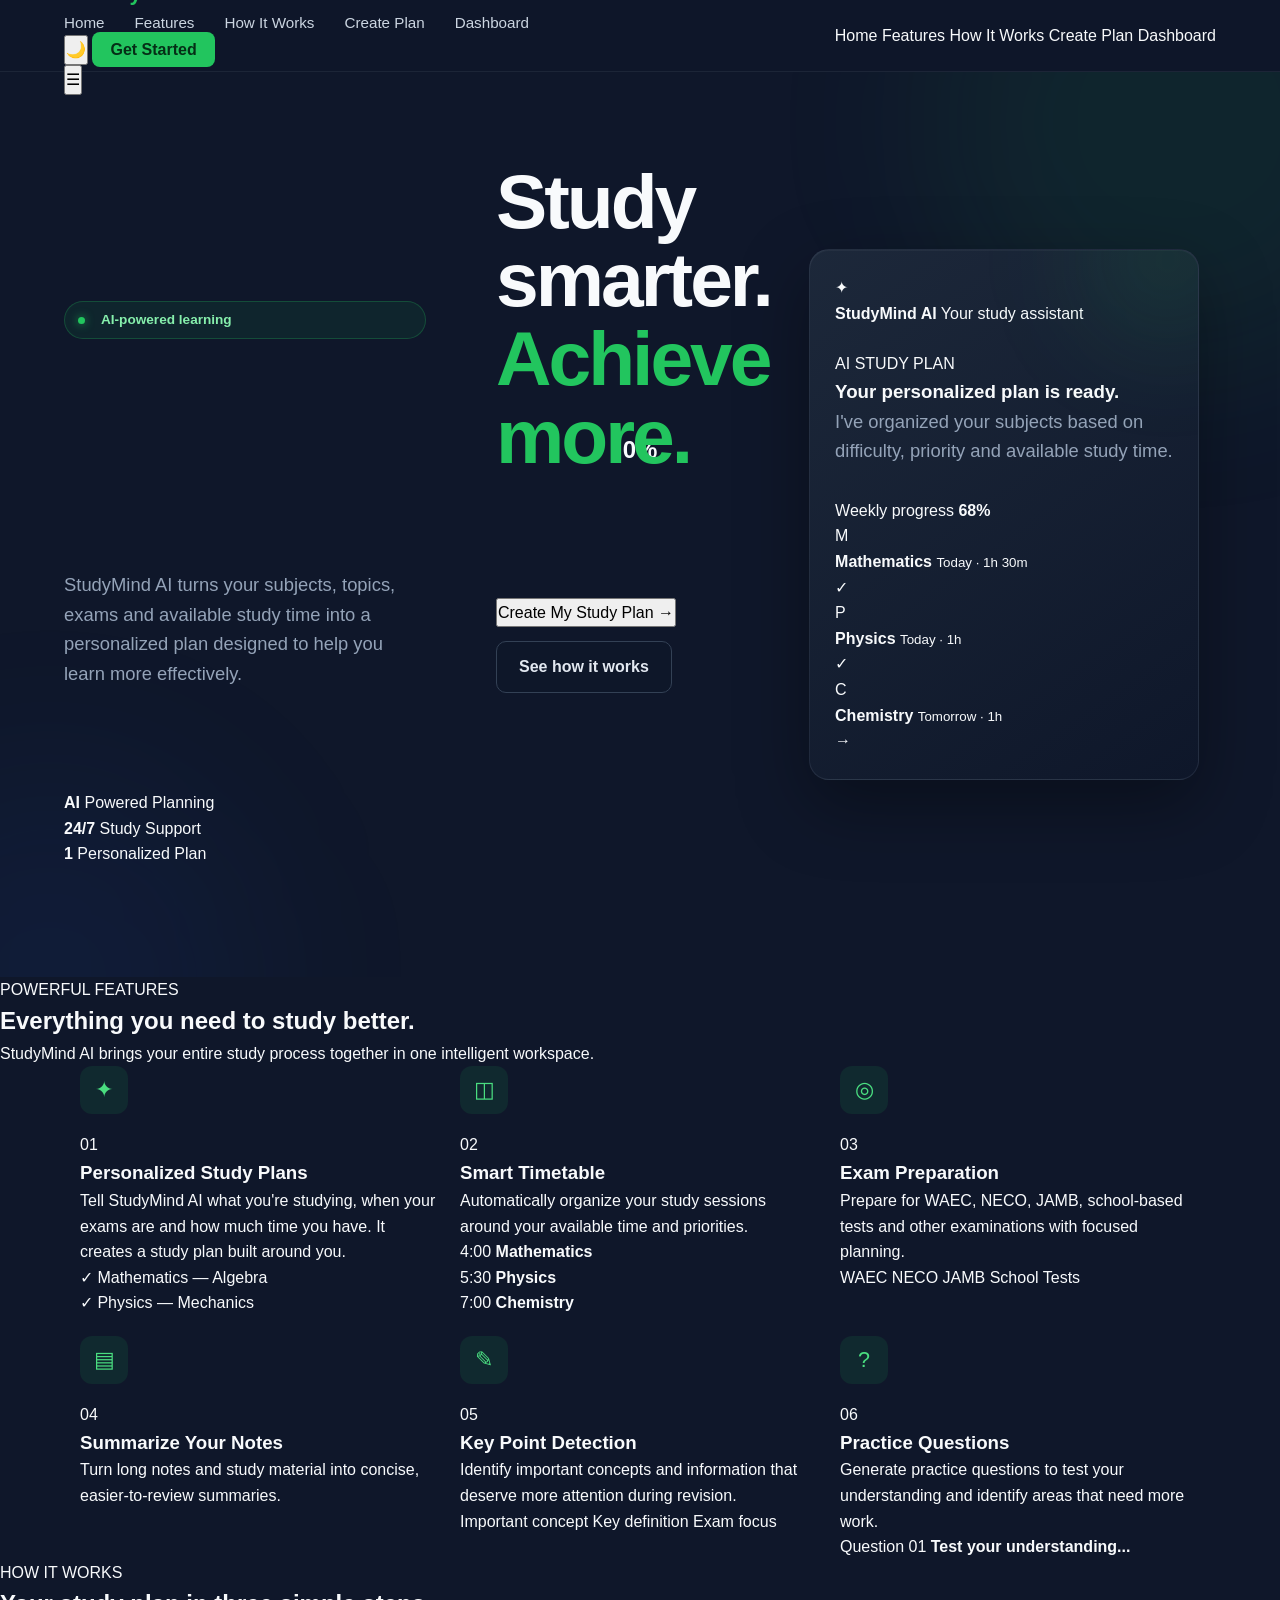
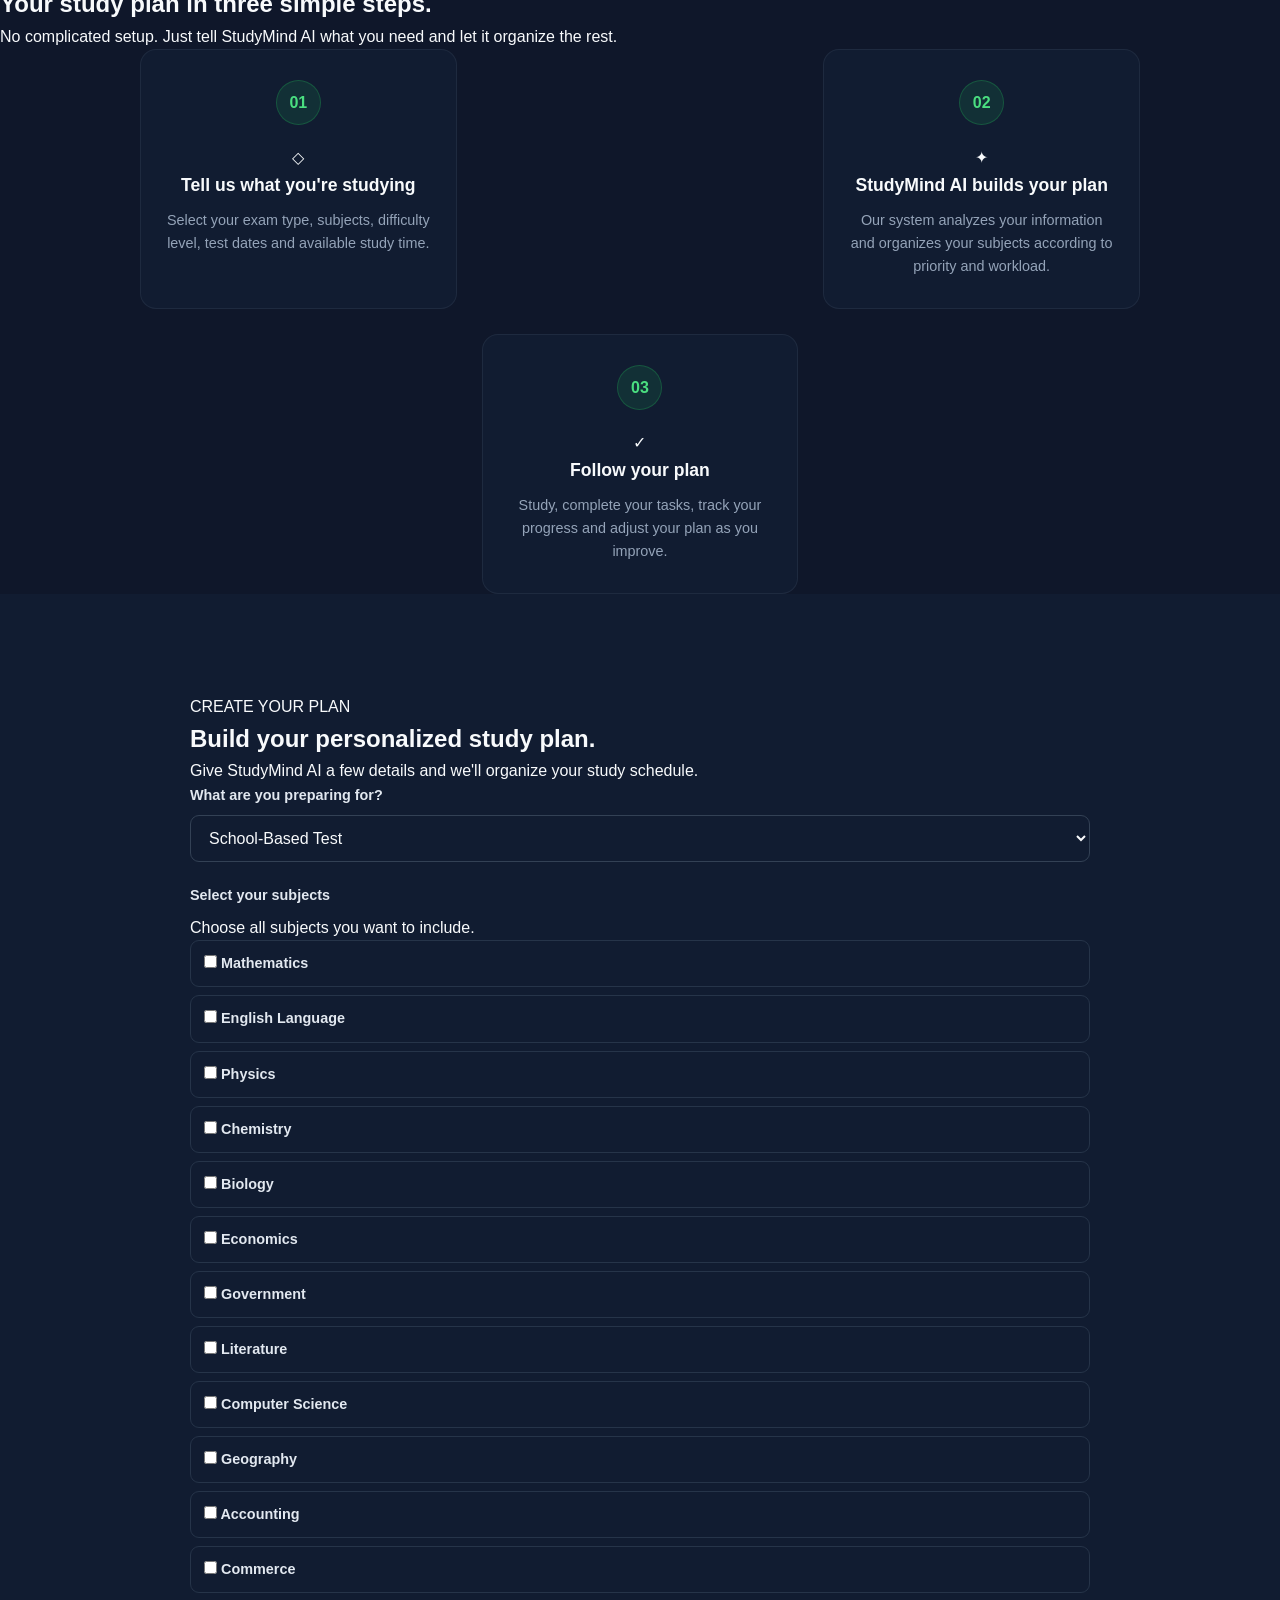
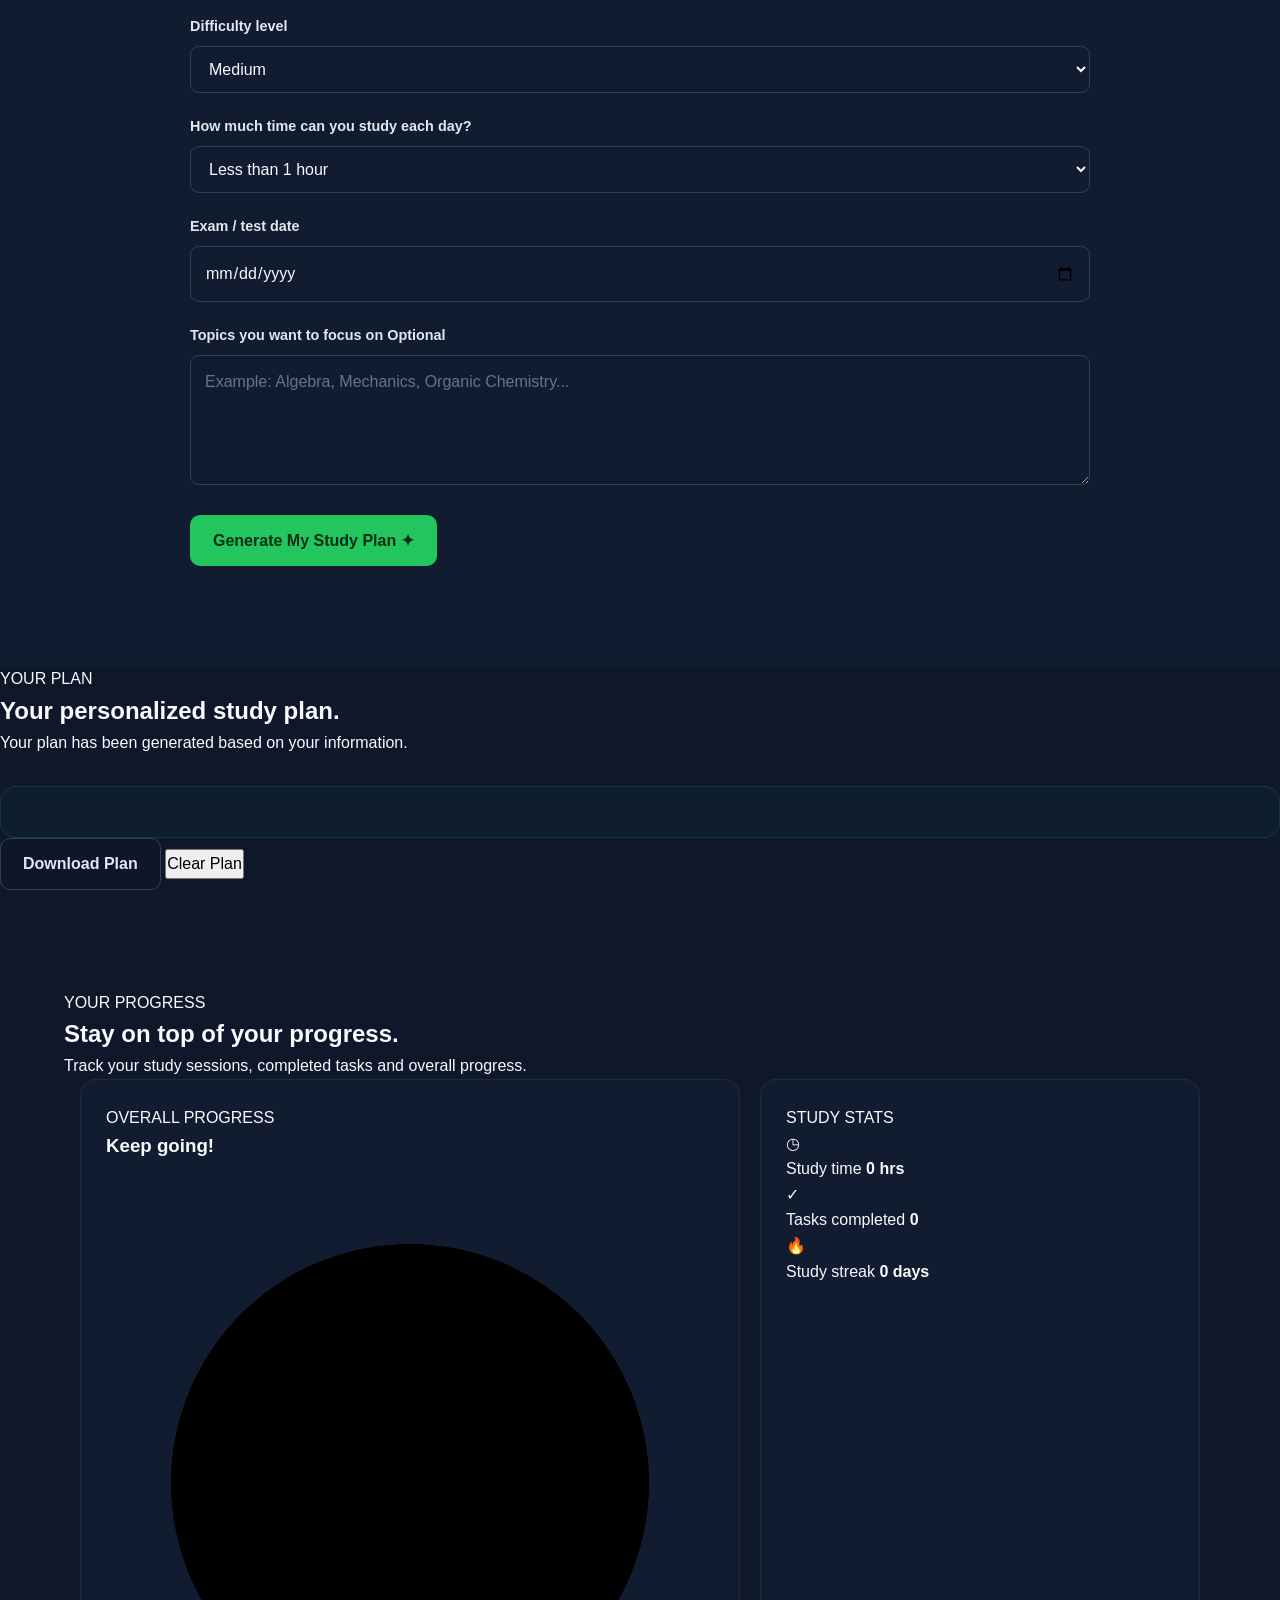
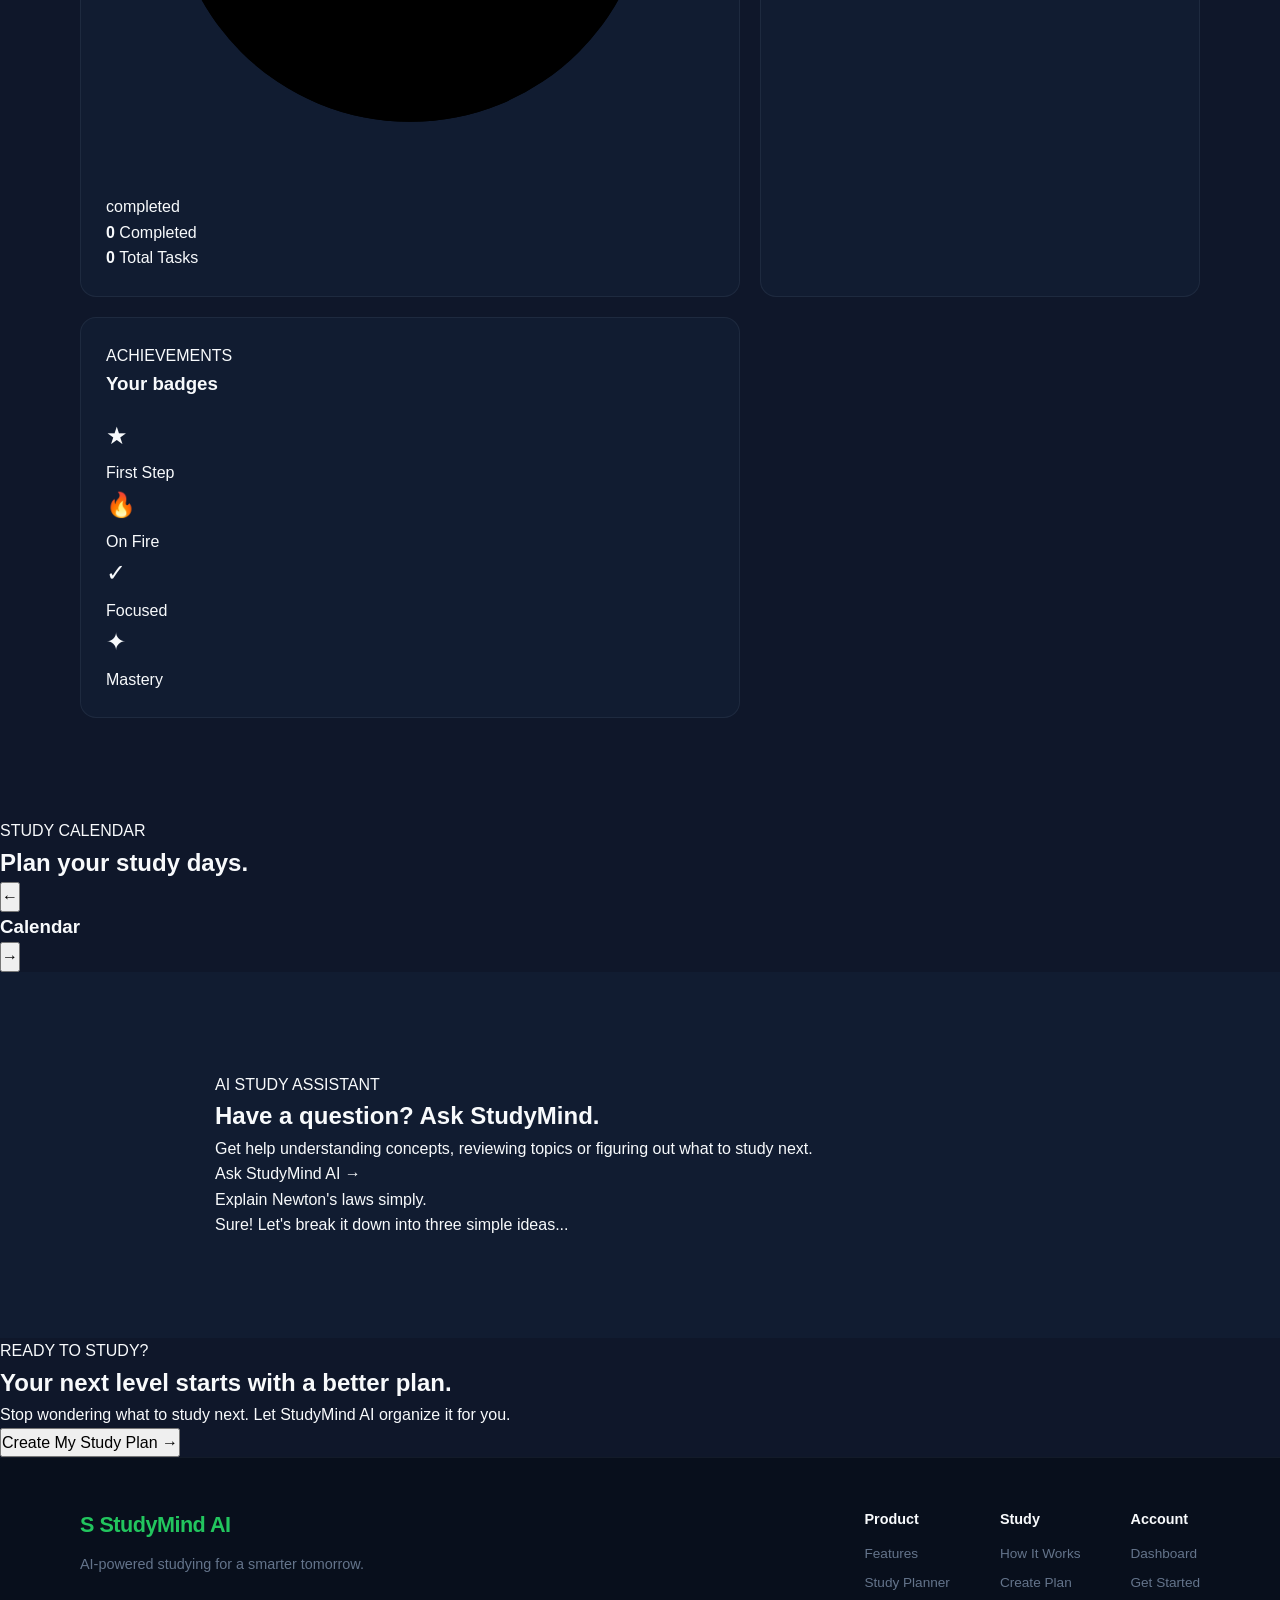
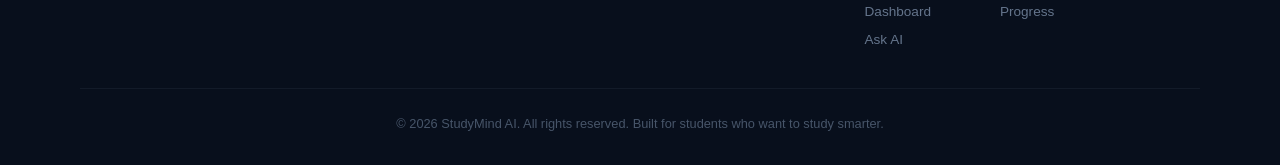
==== commit c769754e: "Update print statement from 'Hello' to 'Goodbye'" ====
--- a/dashboard.html
+++ b/dashboard.html
@@ -1,467 +1,1101 @@
 <!DOCTYPE html>
 <html lang="en">
-
 <head>
     <meta charset="UTF-8">
-
-    <meta name="viewport"
-        content="width=device-width, initial-scale=1.0">
-
-    <title>StudyMind AI - Study Dashboard</title>
+    <meta name="viewport" content="width=device-width, initial-scale=1.0">
+
+    <title>StudyMind AI — Dashboard</title>
 
     <link rel="stylesheet" href="style.css">
+
+    <!-- Icons -->
+    <link
+        rel="stylesheet"
+        href="https://cdnjs.cloudflare.com/ajax/libs/font-awesome/6.5.2/css/all.min.css"
+    >
 </head>
 
-<body>
-
-<nav class="navbar">
-
-    <h2 class="logo">StudyMind AI</h2>
-
-    <ul class="nav-links">
-        <li><a href="index.html">Home</a></li>
-        <li><a href="#calendar">Calendar</a></li>
-        <li><a href="#schedule">Schedule</a></li>
-    </ul>
-
-    <button id="themeButton">
-        🌙 Dark Mode
-    </button>
-
-</nav>
-
-
-<main class="dashboard-page">
-
-    <h1>My Study Dashboard</h1>
-
-    <p class="dashboard-subtitle">
-        Your personalized study plan
-    </p>
-
-
-    <!-- TOP STATISTICS -->
-
-    <section class="top-stats">
-
-        <div class="stat-card">
-
-            <div class="icon">🕒</div>
-
-            <h4>Weekly Hours</h4>
-
-            <h2 id="weeklyHours">0</h2>
+<body class="dashboard-page">
+
+    <!-- =========================
+         SIDEBAR
+    ========================== -->
+    <aside class="sidebar" id="sidebar">
+
+        <div class="sidebar-top">
+
+            <div class="dashboard-logo">
+                <div class="logo-icon">
+                    <i class="fa-solid fa-brain"></i>
+                </div>
+
+                <span>StudyMind <strong>AI</strong></span>
+            </div>
+
+            <button class="sidebar-close" id="sidebarClose">
+                <i class="fa-solid fa-xmark"></i>
+            </button>
 
         </div>
 
 
-        <div class="stat-card">
-
-            <div class="icon">📅</div>
-
-            <h4>Days Left</h4>
-
-            <h2 id="daysLeft">0</h2>
+        <!-- Navigation -->
+        <nav class="dashboard-nav">
+
+            <a href="#overview" class="dashboard-nav-link active">
+                <i class="fa-solid fa-house"></i>
+                <span>Overview</span>
+            </a>
+
+            <a href="#study-plan" class="dashboard-nav-link">
+                <i class="fa-solid fa-book-open"></i>
+                <span>Study Plan</span>
+            </a>
+
+            <a href="#timetable" class="dashboard-nav-link">
+                <i class="fa-solid fa-calendar-days"></i>
+                <span>Timetable</span>
+            </a>
+
+            <a href="#progress" class="dashboard-nav-link">
+                <i class="fa-solid fa-chart-line"></i>
+                <span>Progress</span>
+            </a>
+
+            <a href="#practice" class="dashboard-nav-link">
+                <i class="fa-solid fa-pen-to-square"></i>
+                <span>Practice</span>
+            </a>
+
+            <a href="#resources" class="dashboard-nav-link">
+                <i class="fa-solid fa-folder-open"></i>
+                <span>Resources</span>
+            </a>
+
+        </nav>
+
+
+        <!-- Sidebar bottom -->
+        <div class="sidebar-bottom">
+
+            <a href="index.html" class="dashboard-nav-link">
+                <i class="fa-solid fa-arrow-left"></i>
+                <span>Back to Home</span>
+            </a>
+
+            <button class="dashboard-nav-link sidebar-settings" id="settingsButton">
+                <i class="fa-solid fa-gear"></i>
+                <span>Settings</span>
+            </button>
 
         </div>
 
-
-        <div class="stat-card">
-
-            <div class="icon">🎯</div>
-
-            <h4>Daily Goal</h4>
-
-            <h2 id="dailyGoal">0 hrs</h2>
+    </aside>
+
+
+    <!-- =========================
+         MAIN CONTENT
+    ========================== -->
+    <main class="dashboard-main">
+
+        <!-- Top bar -->
+        <header class="dashboard-header">
+
+            <button class="mobile-menu-button" id="mobileMenuButton">
+                <i class="fa-solid fa-bars"></i>
+            </button>
+
+            <div class="dashboard-header-title">
+                <p class="dashboard-small-label">YOUR DASHBOARD</p>
+                <h1>Welcome back, <span id="studentName">Student</span> 👋</h1>
+                <p>
+                    Stay consistent, track your progress, and keep moving toward your goals.
+                </p>
+            </div>
+
+
+            <div class="dashboard-header-actions">
+
+                <!-- Theme toggle -->
+                <button
+                    class="dashboard-icon-button"
+                    id="dashboardThemeToggle"
+                    title="Toggle theme"
+                >
+                    <i class="fa-solid fa-moon"></i>
+                </button>
+
+
+                <!-- Notifications -->
+                <button
+                    class="dashboard-icon-button notification-button"
+                    id="notificationButton"
+                    title="Notifications"
+                >
+                    <i class="fa-regular fa-bell"></i>
+                    <span class="notification-dot"></span>
+                </button>
+
+
+                <!-- Profile -->
+                <div class="dashboard-profile">
+
+                    <div class="profile-avatar">
+                        <i class="fa-solid fa-user"></i>
+                    </div>
+
+                    <div class="profile-info">
+                        <strong id="profileName">Student</strong>
+                        <span>Student</span>
+                    </div>
+
+                    <i class="fa-solid fa-chevron-down profile-chevron"></i>
+
+                </div>
+
+            </div>
+
+        </header>
+
+
+        <!-- =========================
+             OVERVIEW
+        ========================== -->
+        <section class="dashboard-section" id="overview">
+
+            <div class="dashboard-section-heading">
+
+                <div>
+                    <span class="section-eyebrow">OVERVIEW</span>
+                    <h2>Your study progress</h2>
+                </div>
+
+                <button class="dashboard-primary-button" id="continueStudying">
+                    <i class="fa-solid fa-play"></i>
+                    Continue Studying
+                </button>
+
+            </div>
+
+
+            <!-- Stats -->
+            <div class="dashboard-stats-grid">
+
+                <div class="dashboard-stat-card">
+
+                    <div class="stat-card-top">
+                        <div class="stat-icon">
+                            <i class="fa-solid fa-fire"></i>
+                        </div>
+
+                        <span class="stat-change positive">
+                            +2 days
+                        </span>
+                    </div>
+
+                    <div class="stat-value" id="streakValue">
+                        0
+                    </div>
+
+                    <div class="stat-label">
+                        Day Streak
+                    </div>
+
+                </div>
+
+
+                <div class="dashboard-stat-card">
+
+                    <div class="stat-card-top">
+                        <div class="stat-icon">
+                            <i class="fa-solid fa-clock"></i>
+                        </div>
+
+                        <span class="stat-change">
+                            This week
+                        </span>
+                    </div>
+
+                    <div class="stat-value" id="studyHours">
+                        0h
+                    </div>
+
+                    <div class="stat-label">
+                        Study Time
+                    </div>
+
+                </div>
+
+
+                <div class="dashboard-stat-card">
+
+                    <div class="stat-card-top">
+                        <div class="stat-icon">
+                            <i class="fa-solid fa-circle-check"></i>
+                        </div>
+
+                        <span class="stat-change positive">
+                            On track
+                        </span>
+                    </div>
+
+                    <div class="stat-value" id="completedTasks">
+                        0
+                    </div>
+
+                    <div class="stat-label">
+                        Tasks Completed
+                    </div>
+
+                </div>
+
+
+                <div class="dashboard-stat-card">
+
+                    <div class="stat-card-top">
+                        <div class="stat-icon">
+                            <i class="fa-solid fa-chart-simple"></i>
+                        </div>
+
+                        <span class="stat-change">
+                            Overall
+                        </span>
+                    </div>
+
+                    <div class="stat-value">
+                        <span id="overallProgress">0</span>%
+                    </div>
+
+                    <div class="stat-label">
+                        Overall Progress
+                    </div>
+
+                </div>
+
+            </div>
+
+
+            <!-- Main overview grid -->
+            <div class="dashboard-overview-grid">
+
+
+                <!-- Progress card -->
+                <div class="dashboard-card progress-overview-card">
+
+                    <div class="dashboard-card-header">
+
+                        <div>
+                            <span class="card-eyebrow">YOUR PROGRESS</span>
+                            <h3>Keep going</h3>
+                        </div>
+
+                        <button class="card-menu-button">
+                            <i class="fa-solid fa-ellipsis"></i>
+                        </button>
+
+                    </div>
+
+
+                    <div class="progress-dashboard-content">
+
+                        <div class="progress-circle">
+
+                            <svg
+                                width="180"
+                                height="180"
+                                viewBox="0 0 180 180"
+                            >
+
+                                <circle
+                                    class="progress-circle-background"
+                                    cx="90"
+                                    cy="90"
+                                    r="72"
+                                ></circle>
+
+                                <circle
+                                    class="progress-circle-value"
+                                    id="dashboardProgressCircle"
+                                    cx="90"
+                                    cy="90"
+                                    r="72"
+                                ></circle>
+
+                            </svg>
+
+                            <div class="progress-circle-text">
+                                <strong>
+                                    <span id="progressCirclePercent">0</span>%
+                                </strong>
+
+                                <span>Completed</span>
+                            </div>
+
+                        </div>
+
+
+                        <div class="progress-details">
+
+                            <p>
+                                You're making progress. Stay consistent and
+                                complete your planned study sessions.
+                            </p>
+
+                            <div class="progress-detail-row">
+                                <span>Completed</span>
+                                <strong id="progressCompletedText">0%</strong>
+                            </div>
+
+                            <div class="progress-detail-row">
+                                <span>Remaining</span>
+                                <strong id="progressRemainingText">100%</strong>
+                            </div>
+
+                            <div class="progress-bar">
+                                <div
+                                    class="progress-bar-fill"
+                                    id="dashboardProgressBar"
+                                ></div>
+                            </div>
+
+                        </div>
+
+                    </div>
+
+                </div>
+
+
+                <!-- Today's tasks -->
+                <div class="dashboard-card today-card">
+
+                    <div class="dashboard-card-header">
+
+                        <div>
+                            <span class="card-eyebrow">TODAY</span>
+                            <h3>Today's tasks</h3>
+                        </div>
+
+                        <span class="date-label" id="todayDate">
+                            Today
+                        </span>
+
+                    </div>
+
+
+                    <div class="task-list" id="todayTaskList">
+
+                        <div class="empty-task-state">
+
+                            <div class="empty-task-icon">
+                                <i class="fa-solid fa-check"></i>
+                            </div>
+
+                            <h4>No tasks yet</h4>
+
+                            <p>
+                                Your generated study plan will appear here.
+                            </p>
+
+                        </div>
+
+                    </div>
+
+                </div>
+
+            </div>
+
+        </section>
+
+
+        <!-- =========================
+             STUDY PLAN
+        ========================== -->
+        <section class="dashboard-section" id="study-plan">
+
+            <div class="dashboard-section-heading">
+
+                <div>
+                    <span class="section-eyebrow">PERSONALIZED</span>
+                    <h2>Your Study Plan</h2>
+                    <p>
+                        Your subjects and study priorities, organized for you.
+                    </p>
+                </div>
+
+                <button
+                    class="dashboard-secondary-button"
+                    id="regeneratePlanButton"
+                >
+                    <i class="fa-solid fa-rotate"></i>
+                    Regenerate
+                </button>
+
+            </div>
+
+
+            <div class="study-plan-container" id="dashboardStudyPlan">
+
+                <div class="empty-dashboard-card">
+
+                    <div class="empty-dashboard-icon">
+                        <i class="fa-solid fa-book-open"></i>
+                    </div>
+
+                    <h3>Your study plan is waiting</h3>
+
+                    <p>
+                        Generate a study plan from the StudyMind AI homepage
+                        to see your personalized plan here.
+                    </p>
+
+                    <a href="index.html" class="dashboard-primary-button">
+                        Create Study Plan
+                    </a>
+
+                </div>
+
+            </div>
+
+        </section>
+
+
+        <!-- =========================
+             TIMETABLE
+        ========================== -->
+        <section class="dashboard-section" id="timetable">
+
+            <div class="dashboard-section-heading">
+
+                <div>
+                    <span class="section-eyebrow">SCHEDULE</span>
+                    <h2>Smart Timetable</h2>
+                    <p>
+                        Your planned study sessions at a glance.
+                    </p>
+                </div>
+
+                <button
+                    class="dashboard-secondary-button"
+                    id="downloadTimetable"
+                >
+                    <i class="fa-solid fa-download"></i>
+                    Download
+                </button>
+
+            </div>
+
+
+            <div class="dashboard-card timetable-card">
+
+                <div class="timetable-wrapper">
+
+                    <table class="dashboard-timetable">
+
+                        <thead>
+                            <tr>
+                                <th>Day</th>
+                                <th>Time</th>
+                                <th>Subject</th>
+                                <th>Topic</th>
+                                <th>Status</th>
+                            </tr>
+                        </thead>
+
+                        <tbody id="dashboardTimetableBody">
+
+                            <tr>
+                                <td colspan="5" class="empty-table">
+                                    <i class="fa-regular fa-calendar"></i>
+                                    <span>
+                                        Your timetable will appear here after
+                                        generating a study plan.
+                                    </span>
+                                </td>
+                            </tr>
+
+                        </tbody>
+
+                    </table>
+
+                </div>
+
+            </div>
+
+        </section>
+
+
+        <!-- =========================
+             PROGRESS
+        ========================== -->
+        <section class="dashboard-section" id="progress">
+
+            <div class="dashboard-section-heading">
+
+                <div>
+                    <span class="section-eyebrow">ANALYTICS</span>
+                    <h2>Progress Tracker</h2>
+                    <p>
+                        See how consistently you're studying.
+                    </p>
+                </div>
+
+            </div>
+
+
+            <div class="progress-analytics-grid">
+
+                <!-- Weekly progress -->
+                <div class="dashboard-card analytics-card">
+
+                    <div class="dashboard-card-header">
+
+                        <div>
+                            <span class="card-eyebrow">WEEKLY</span>
+                            <h3>Study activity</h3>
+                        </div>
+
+                    </div>
+
+                    <div class="weekly-chart" id="weeklyChart">
+
+                        <div class="chart-day">
+                            <div class="chart-bar">
+                                <span style="height: 20%"></span>
+                            </div>
+                            <small>Mon</small>
+                        </div>
+
+                        <div class="chart-day">
+                            <div class="chart-bar">
+                                <span style="height: 40%"></span>
+                            </div>
+                            <small>Tue</small>
+                        </div>
+
+                        <div class="chart-day">
+                            <div class="chart-bar">
+                                <span style="height: 60%"></span>
+                            </div>
+                            <small>Wed</small>
+                        </div>
+
+                        <div class="chart-day">
+                            <div class="chart-bar">
+                                <span style="height: 35%"></span>
+                            </div>
+                            <small>Thu</small>
+                        </div>
+
+                        <div class="chart-day">
+                            <div class="chart-bar">
+                                <span style="height: 75%"></span>
+                            </div>
+                            <small>Fri</small>
+                        </div>
+
+                        <div class="chart-day">
+                            <div class="chart-bar">
+                                <span style="height: 90%"></span>
+                            </div>
+                            <small>Sat</small>
+                        </div>
+
+                        <div class="chart-day">
+                            <div class="chart-bar">
+                                <span style="height: 50%"></span>
+                            </div>
+                            <small>Sun</small>
+                        </div>
+
+                    </div>
+
+                </div>
+
+
+                <!-- Subject progress -->
+                <div class="dashboard-card analytics-card">
+
+                    <div class="dashboard-card-header">
+
+                        <div>
+                            <span class="card-eyebrow">SUBJECTS</span>
+                            <h3>Subject progress</h3>
+                        </div>
+
+                    </div>
+
+
+                    <div class="subject-progress-list" id="subjectProgressList">
+
+                        <div class="subject-progress-item">
+
+                            <div class="subject-progress-heading">
+                                <span>Mathematics</span>
+                                <strong>0%</strong>
+                            </div>
+
+                            <div class="progress-bar">
+                                <div
+                                    class="progress-bar-fill"
+                                    style="width: 0%"
+                                ></div>
+                            </div>
+
+                        </div>
+
+
+                        <div class="subject-progress-item">
+
+                            <div class="subject-progress-heading">
+                                <span>English</span>
+                                <strong>0%</strong>
+                            </div>
+
+                            <div class="progress-bar">
+                                <div
+                                    class="progress-bar-fill"
+                                    style="width: 0%"
+                                ></div>
+                            </div>
+
+                        </div>
+
+                    </div>
+
+                </div>
+
+            </div>
+
+        </section>
+
+
+        <!-- =========================
+             PRACTICE
+        ========================== -->
+        <section class="dashboard-section" id="practice">
+
+            <div class="dashboard-section-heading">
+
+                <div>
+                    <span class="section-eyebrow">PRACTICE</span>
+                    <h2>Practice Questions</h2>
+                    <p>
+                        Test your understanding and strengthen weak areas.
+                    </p>
+                </div>
+
+            </div>
+
+
+            <div class="practice-dashboard-grid">
+
+                <div class="dashboard-card practice-card">
+
+                    <div class="practice-card-icon">
+                        <i class="fa-solid fa-brain"></i>
+                    </div>
+
+                    <h3>AI Practice</h3>
+
+                    <p>
+                        Generate questions based on the subjects and topics
+                        you're currently studying.
+                    </p>
+
+                    <button
+                        class="dashboard-primary-button"
+                        id="generatePracticeButton"
+                    >
+                        <i class="fa-solid fa-wand-magic-sparkles"></i>
+                        Generate Questions
+                    </button>
+
+                </div>
+
+
+                <div class="dashboard-card practice-card">
+
+                    <div class="practice-card-icon">
+                        <i class="fa-solid fa-file-circle-question"></i>
+                    </div>
+
+                    <h3>Exam Preparation</h3>
+
+                    <p>
+                        Practice questions designed around your selected
+                        curriculum and examination type.
+                    </p>
+
+                    <button
+                        class="dashboard-secondary-button"
+                        id="examPracticeButton"
+                    >
+                        Start Practice
+                    </button>
+
+                </div>
+
+            </div>
+
+
+            <!-- Generated questions -->
+            <div
+                class="dashboard-card generated-questions"
+                id="generatedQuestions"
+                style="display: none;"
+            >
+
+                <div class="dashboard-card-header">
+
+                    <div>
+                        <span class="card-eyebrow">AI GENERATED</span>
+                        <h3>Practice Questions</h3>
+                    </div>
+
+                    <button
+                        class="card-menu-button"
+                        id="closeQuestions"
+                    >
+                        <i class="fa-solid fa-xmark"></i>
+                    </button>
+
+                </div>
+
+                <div id="questionsContainer"></div>
+
+            </div>
+
+        </section>
+
+
+        <!-- =========================
+             RESOURCES
+        ========================== -->
+        <section class="dashboard-section" id="resources">
+
+            <div class="dashboard-section-heading">
+
+                <div>
+                    <span class="section-eyebrow">LEARNING MATERIALS</span>
+                    <h2>Your Resources</h2>
+                    <p>
+                        Keep your study materials organized.
+                    </p>
+                </div>
+
+            </div>
+
+
+            <div class="resources-grid">
+
+                <div class="dashboard-card resource-card">
+
+                    <div class="resource-icon">
+                        <i class="fa-solid fa-file-pdf"></i>
+                    </div>
+
+                    <div class="resource-content">
+
+                        <span class="resource-type">
+                            PDF
+                        </span>
+
+                        <h3>Study Notes</h3>
+
+                        <p>
+                            Upload and summarize your study materials.
+                        </p>
+
+                    </div>
+
+                    <button class="resource-action">
+                        <i class="fa-solid fa-arrow-up-right-from-square"></i>
+                    </button>
+
+                </div>
+
+
+                <div class="dashboard-card resource-card">
+
+                    <div class="resource-icon">
+                        <i class="fa-solid fa-note-sticky"></i>
+                    </div>
+
+                    <div class="resource-content">
+
+                        <span class="resource-type">
+                            NOTES
+                        </span>
+
+                        <h3>Key Points</h3>
+
+                        <p>
+                            Review important concepts from your materials.
+                        </p>
+
+                    </div>
+
+                    <button class="resource-action">
+                        <i class="fa-solid fa-arrow-up-right-from-square"></i>
+                    </button>
+
+                </div>
+
+
+                <div class="dashboard-card resource-card">
+
+                    <div class="resource-icon">
+                        <i class="fa-solid fa-layer-group"></i>
+                    </div>
+
+                    <div class="resource-content">
+
+                        <span class="resource-type">
+                            REVIEW
+                        </span>
+
+                        <h3>Revision Materials</h3>
+
+                        <p>
+                            Keep track of materials you need to revisit.
+                        </p>
+
+                    </div>
+
+                    <button class="resource-action">
+                        <i class="fa-solid fa-arrow-up-right-from-square"></i>
+                    </button>
+
+                </div>
+
+            </div>
+
+        </section>
+
+
+        <!-- =========================
+             ACHIEVEMENTS
+        ========================== -->
+        <section class="dashboard-section" id="achievements">
+
+            <div class="dashboard-section-heading">
+
+                <div>
+                    <span class="section-eyebrow">ACHIEVEMENTS</span>
+                    <h2>Your Badges</h2>
+                    <p>
+                        Keep studying to unlock new achievements.
+                    </p>
+                </div>
+
+            </div>
+
+
+            <div class="badges-grid">
+
+                <div class="badge-card">
+
+                    <div class="badge-icon">
+                        <i class="fa-solid fa-rocket"></i>
+                    </div>
+
+                    <h3>First Step</h3>
+
+                    <p>Complete your first study session.</p>
+
+                    <span class="badge-status locked">
+                        Locked
+                    </span>
+
+                </div>
+
+
+                <div class="badge-card">
+
+                    <div class="badge-icon">
+                        <i class="fa-solid fa-fire"></i>
+                    </div>
+
+                    <h3>On Fire</h3>
+
+                    <p>Maintain a 7-day study streak.</p>
+
+                    <span class="badge-status locked">
+                        Locked
+                    </span>
+
+                </div>
+
+
+                <div class="badge-card">
+
+                    <div class="badge-icon">
+                        <i class="fa-solid fa-book"></i>
+                    </div>
+
+                    <h3>Bookworm</h3>
+
+                    <p>Complete 25 study tasks.</p>
+
+                    <span class="badge-status locked">
+                        Locked
+                    </span>
+
+                </div>
+
+
+                <div class="badge-card">
+
+                    <div class="badge-icon">
+                        <i class="fa-solid fa-trophy"></i>
+                    </div>
+
+                    <h3>Study Champion</h3>
+
+                    <p>Reach 100% of your study plan.</p>
+
+                    <span class="badge-status locked">
+                        Locked
+                    </span>
+
+                </div>
+
+            </div>
+
+        </section>
+
+
+        <!-- =========================
+             FOOTER
+        ========================== -->
+        <footer class="dashboard-footer">
+
+            <div>
+                <strong>StudyMind AI</strong>
+                <span>Study smarter. Prepare better.</span>
+            </div>
+
+            <p>
+                © 2026 StudyMind AI. All rights reserved.
+            </p>
+
+        </footer>
+
+    </main>
+
+
+    <!-- =========================
+         NOTIFICATION PANEL
+    ========================== -->
+    <div class="notification-panel" id="notificationPanel">
+
+        <div class="notification-panel-header">
+
+            <h3>Notifications</h3>
+
+            <button id="closeNotifications">
+                <i class="fa-solid fa-xmark"></i>
+            </button>
 
         </div>
 
-
-        <div class="stat-card">
-
-            <div class="icon">⭐</div>
-
-            <h4>Study Score</h4>
-
-            <h2 id="studyScore">0</h2>
+        <div class="notification-content">
+
+            <div class="notification-item">
+
+                <div class="notification-icon">
+                    <i class="fa-solid fa-bell"></i>
+                </div>
+
+                <div>
+                    <strong>Welcome to your dashboard!</strong>
+                    <p>
+                        Your personalized study information will appear here.
+                    </p>
+                </div>
+
+            </div>
 
         </div>
 
-    </section>
-
-
-
-    <!-- MAIN DASHBOARD -->
-
-    <section class="main-dashboard">
-
-
-        <!-- LEFT COLUMN -->
-
-        <div class="left-panel">
-
-
-            <!-- PROGRESS -->
-
-            <div class="panel-card">
-
-                <h2>✅ Progress Tracker</h2>
-
-                <div class="progress-circle">
-
-                    <span id="progressPercent">
-                        0%
-                    </span>
-
-                </div>
-
-                <p id="progressCount">
-                    0 of 0 subjects completed
-                </p>
-
-                <div class="progress-bar-container">
-
-                    <div id="progressBar"></div>
-
-                </div>
-
-            </div>
-
-<!-- SUBJECTS -->
-
-<div class="panel-card">
-
-    <h2>📚 Subjects</h2>
-
-<div id="subjectList" class="subject-list">
-
-        <!-- Subjects will be added by JavaScript -->
-
     </div>
 
-</div>
-
-
-            <!-- STREAK -->
-
-            <div class="panel-card">
-
-                <h2>🔥 Study Streak</h2>
-
-                <h1 id="streak">
-                    0 Days
-                </h1>
-
-                <p>
-                    Keep it up! 🔥
-                </p>
-
-            </div>
-
-
-
-          <!-- LIVE STUDY SCORE -->
-
-<div class="panel-card study-score-card">
-
-    <h2>⭐ Study Score</h2>
-
-    <h1 class="score-number">
-        <span id="scoreDisplay">0</span>/100
-    </h1>
-
-    <p id="scoreMessage">
-        Start studying to build your score.
-    </p>
-
-    <div class="score-progress">
-        <div id="scoreProgressBar"></div>
+
+    <!-- =========================
+         SETTINGS MODAL
+    ========================== -->
+    <div class="dashboard-modal" id="settingsModal">
+
+        <div class="dashboard-modal-content">
+
+            <div class="dashboard-modal-header">
+
+                <div>
+                    <span class="card-eyebrow">PREFERENCES</span>
+                    <h3>Settings</h3>
+                </div>
+
+                <button id="closeSettings">
+                    <i class="fa-solid fa-xmark"></i>
+                </button>
+
+            </div>
+
+
+            <div class="settings-options">
+
+                <div class="setting-row">
+
+                    <div>
+                        <strong>Dark Mode</strong>
+                        <p>Use the dark StudyMind interface.</p>
+                    </div>
+
+                    <label class="toggle-switch">
+
+                        <input
+                            type="checkbox"
+                            id="settingsThemeToggle"
+                            checked
+                        >
+
+                        <span class="toggle-slider"></span>
+
+                    </label>
+
+                </div>
+
+
+                <div class="setting-row">
+
+                    <div>
+                        <strong>Notifications</strong>
+                        <p>Receive study reminders and updates.</p>
+                    </div>
+
+                    <label class="toggle-switch">
+
+                        <input
+                            type="checkbox"
+                            id="notificationsToggle"
+                            checked
+                        >
+
+                        <span class="toggle-slider"></span>
+
+                    </label>
+
+                </div>
+
+            </div>
+
+        </div>
+
     </div>
 
-</div>
-
-        </div>
-
-
-
-        <!-- CALENDAR -->
-
-        <div class="calendar-panel" id="calendar">
-
-            <h2>📅 Study Calendar</h2>
-
-            <div class="calendar-header">
-
-                <button id="previousMonth">
-                    ‹
-                </button>
-
-                <h2 id="calendarMonth">
-                    Month Year
-                </h2>
-
-                <button id="nextMonth">
-                    ›
-                </button>
-
-            </div>
-
-
-            <div class="calendar-weekdays">
-
-                <div>Sun</div>
-                <div>Mon</div>
-                <div>Tue</div>
-                <div>Wed</div>
-                <div>Thu</div>
-                <div>Fri</div>
-                <div>Sat</div>
-
-            </div>
-
-
-            <div
-                class="calendar-days"
-                id="calendarDays">
-            </div>
-<div class="calendar-legend">
-
-    <div class="legend-item">
-        <span class="legend-color study-color"></span>
-        <span>Study Day</span>
-    </div>
-
-    <div class="legend-item">
-        <span class="legend-color completed-color"></span>
-        <span>Completed</span>
-    </div>
-
-    <div class="legend-item">
-        <span class="legend-color exam-color"></span>
-        <span>Exam Day</span>
-    </div>
-
-    <div class="legend-item">
-        <span class="legend-color today-color"></span>
-        <span>Today</span>
-    </div>
-
-</div>
-
-<div class="calendar-legend">
-
-    <div>
-        <span class="legend-dot study-dot"></span>
-        Study Day
-    </div>
-
-    <div>
-        <span class="legend-dot completed-dot"></span>
-        Completed
-    </div>
-
-    <div>
-        <span class="legend-dot exam-dot"></span>
-        Test / Exam
-    </div>
-
-    <div>
-        <span class="legend-dot break-dot"></span>
-        Break Day
-    </div>
-
-</div>
-
-
-            <div class="calendar-legend">
-
-                <span>
-                    🔵 Study Day
-                </span>
-
-                <span>
-                    🟢 Completed
-                </span>
-
-                <span>
-                    🟠 Test / Exam
-                </span>
-
-                <span>
-                    🟣 Break Day
-                </span>
-
-            </div>
-
-        </div>
-
-    </section>
-
-
-
-    <!-- BOTTOM SECTION -->
-
-    <section class="bottom-dashboard">
-
-
-   <!-- TODAY'S STUDY -->
-
-<div class="panel-card today-study-card">
-
-    <div class="study-card-header">
-
-        <div class="study-card-title">
-
-            <div class="study-icon">
-                🎯
-            </div>
-
-            <div>
-                <p class="study-eyebrow">
-                    CURRENT STUDY SESSION
-                </p>
-
-                <h2>Today's Focus</h2>
-            </div>
-
-        </div>
-
-        <div class="live-indicator">
-            <span></span>
-            LIVE
-        </div>
-
-    </div>
-
-
-    <div id="currentStudy" class="current-study">
-
-        <p class="study-label">
-            UP NEXT
-        </p>
-
-        <h2 id="currentSubject">
-            —
-        </h2>
-
-        <h3 id="currentTopic">
-            No topic available
-        </h3>
-
-
-        <div class="topic-time">
-
-            <div class="time-icon">
-                ⏱
-            </div>
-
-            <div>
-                <span class="time-label">
-                    Required study time
-                </span>
-
-                <strong id="topicTime">
-                    —
-                </strong>
-            </div>
-
-        </div>
-
-
-        <!-- TIMER -->
-
-        <div class="timer-container">
-
-            <p class="timer-label">
-                STUDY TIMER
-            </p>
-
-            <div
-                id="studyTimer"
-                class="study-timer"
-            >
-                00:00
-            </div>
-
-        </div>
-
-
-        <!-- START / PAUSE BUTTON -->
-
-        <button
-            id="startStudyButton"
-            class="start-study-button"
-        >
-            <span class="button-icon">▶</span>
-            <span>Start Studying</span>
-        </button>
-
-
-        <!-- COMPLETE TOPIC -->
-
-        <label class="complete-topic">
-
-            <input
-                type="checkbox"
-                id="completeTopicCheckbox"
-            >
-
-            <span class="custom-checkbox"></span>
-
-            <span class="complete-text">
-                I've completed this topic
-            </span>
-
-        </label>
-
-
-        <!-- COMPLETION MESSAGE -->
-
-        <p
-            id="completionMessage"
-            class="completion-message"
-        ></p>
-
-
-        <div class="study-tip">
-
-            <span>💡</span>
-
-            <p>
-                Stay focused and complete this topic
-                before moving to the next one.
-            </p>
-
-        </div>
-
-    </div>
-
-</div>
-
-
-        <!-- TODAY'S SCHEDULE -->
-
-        <div class="panel-card" id="schedule">
-
-            <h2>🕒 Today's Schedule</h2>
-
-            <div id="todaySchedule">
-
-                <p>
-                    Your schedule will appear here.
-                </p>
-
-            </div>
-
-        </div>
-
-    </section>
-
-</main>
-
-
-<script src="dashboard.js"></script>
+
+    <!-- Dashboard JavaScript -->
+    <script src="dashboard.js"></script>
 
 </body>
-
-</html>+</html>
--- a/style.css
+++ b/style.css
@@ -1,3871 +1,1494 @@
+/* =========================================================
+   STUDYMIND AI — MAIN STYLESHEET
+   ========================================================= */
+
+/* ---------- RESET ---------- */
+
+* {
+    margin: 0;
+    padding: 0;
+    box-sizing: border-box;
+}
+
+html {
+    scroll-behavior: smooth;
+}
+
 body {
-background-color: #0f172a;
-}
-h1 {
-color: white;
-font-size: 70px;
-line-height:1.1;
-}
-p {
-color: #cbd5e1;
-font-size: 20px;
-}
-.start-button {
-background-color: #22c55e;
-color: white;
-border: none;
-border-radius: 20px;
-padding: 15px 30px;
-font-size: 18px;
-}
-.start-button:hover {
-background-color: #1d4ed8;
-cursor: pointer;
-}
-body {
-background-color: #0f172a;
-margin: 0;
-font-family: Arial, sans-serif;
-}
+    font-family: Inter, "Segoe UI", Arial, sans-serif;
+    background: #0f172a;
+    color: #f8fafc;
+    line-height: 1.6;
+    overflow-x: hidden;
+}
+
+img {
+    max-width: 100%;
+    display: block;
+}
+
+button,
+input,
+select,
+textarea {
+    font: inherit;
+}
+
+button {
+    cursor: pointer;
+}
+
+a {
+    text-decoration: none;
+    color: inherit;
+}
+
+ul {
+    list-style: none;
+}
+
+
+/* =========================================================
+   GLOBAL
+   ========================================================= */
+
+.container {
+    width: min(1120px, 92%);
+    margin: 0 auto;
+}
+
+section {
+    scroll-margin-top: 90px;
+}
+
+.section-title {
+    text-align: center;
+    margin-bottom: 15px;
+    font-size: clamp(2rem, 4vw, 3rem);
+    font-weight: 800;
+    letter-spacing: -1px;
+}
+
+.section-subtitle {
+    max-width: 650px;
+    margin: 0 auto 50px;
+    text-align: center;
+    color: #94a3b8;
+    font-size: 1.05rem;
+}
+
+
+/* =========================================================
+   NAVBAR
+   ========================================================= */
+
+.navbar {
+    position: sticky;
+    top: 0;
+    z-index: 1000;
+
+    width: 100%;
+    height: 72px;
+
+    display: flex;
+    align-items: center;
+    justify-content: space-between;
+
+    padding: 0 5%;
+
+    background: rgba(15, 23, 42, 0.88);
+    border-bottom: 1px solid rgba(148, 163, 184, 0.1);
+
+    backdrop-filter: blur(14px);
+    -webkit-backdrop-filter: blur(14px);
+}
+
+.logo {
+    font-size: 1.35rem;
+    font-weight: 800;
+    color: #f8fafc;
+    letter-spacing: -0.5px;
+}
+
+.logo span {
+    color: #22c55e;
+}
+
+.nav-links {
+    display: flex;
+    align-items: center;
+    gap: 30px;
+}
+
+.nav-links a {
+    position: relative;
+    color: #cbd5e1;
+    font-size: 0.95rem;
+    font-weight: 500;
+    transition: color 0.25s ease;
+}
+
+.nav-links a::after {
+    content: "";
+    position: absolute;
+    left: 0;
+    bottom: -7px;
+    width: 0;
+    height: 2px;
+    background: #22c55e;
+    border-radius: 10px;
+    transition: width 0.25s ease;
+}
+
+.nav-links a:hover {
+    color: #ffffff;
+}
+
+.nav-links a:hover::after {
+    width: 100%;
+}
+
+.nav-button {
+    padding: 9px 18px;
+    border-radius: 8px;
+    background: #22c55e;
+    color: #052e16 !important;
+    font-weight: 700 !important;
+}
+
+.nav-button:hover {
+    background: #4ade80;
+}
+
+.nav-button::after {
+    display: none;
+}
+
+
+/* =========================================================
+   HERO SECTION
+   ========================================================= */
+
 .hero {
-display: flex;
-justify-content: space-between;
-align-items: center;
-padding: 80px;
-background-color: #0f172a;
-}
+    min-height: calc(100vh - 72px);
+
+    display: flex;
+    align-items: center;
+
+    padding: 90px 5% 110px;
+
+    position: relative;
+    overflow: hidden;
+}
+
+.hero::before {
+    content: "";
+    position: absolute;
+    width: 500px;
+    height: 500px;
+    top: -200px;
+    right: -150px;
+
+    background: rgba(34, 197, 94, 0.08);
+    border-radius: 50%;
+    filter: blur(80px);
+
+    pointer-events: none;
+}
+
+.hero::after {
+    content: "";
+    position: absolute;
+    width: 400px;
+    height: 400px;
+    bottom: -200px;
+    left: -150px;
+
+    background: rgba(37, 99, 235, 0.07);
+    border-radius: 50%;
+    filter: blur(90px);
+
+    pointer-events: none;
+}
+
+.hero-content {
+    width: min(1120px, 100%);
+    margin: 0 auto;
+
+    display: grid;
+    grid-template-columns: 1.1fr 0.9fr;
+    align-items: center;
+    gap: 70px;
+
+    position: relative;
+    z-index: 1;
+}
+
+.hero-text {
+    max-width: 650px;
+}
+
+.hero-badge {
+    display: inline-flex;
+    align-items: center;
+    gap: 8px;
+
+    padding: 7px 13px;
+    margin-bottom: 22px;
+
+    border: 1px solid rgba(34, 197, 94, 0.25);
+    border-radius: 50px;
+
+    background: rgba(34, 197, 94, 0.08);
+
+    color: #86efac;
+    font-size: 0.85rem;
+    font-weight: 600;
+}
+
+.hero-badge::before {
+    content: "";
+    width: 7px;
+    height: 7px;
+    background: #22c55e;
+    border-radius: 50%;
+    box-shadow: 0 0 10px rgba(34, 197, 94, 0.8);
+}
+
+.hero h1 {
+    font-size: clamp(3rem, 6vw, 5.2rem);
+    line-height: 1.02;
+    letter-spacing: -3px;
+    font-weight: 850;
+    margin-bottom: 25px;
+}
+
+.hero h1 span {
+    color: #22c55e;
+}
+
+.hero p {
+    max-width: 600px;
+    color: #94a3b8;
+    font-size: 1.15rem;
+    margin-bottom: 32px;
+}
+
+.hero-buttons {
+    display: flex;
+    align-items: center;
+    gap: 14px;
+    flex-wrap: wrap;
+}
+
+
+/* =========================================================
+   BUTTONS
+   ========================================================= */
+
+.start-button,
+.generate-button {
+    border: none;
+    border-radius: 10px;
+
+    background: #22c55e;
+    color: #052e16;
+
+    padding: 13px 23px;
+
+    font-weight: 750;
+
+    transition:
+        transform 0.2s ease,
+        background 0.2s ease,
+        box-shadow 0.2s ease;
+}
+
+.start-button:hover,
+.generate-button:hover {
+    background: #4ade80;
+    transform: translateY(-2px);
+    box-shadow: 0 10px 25px rgba(34, 197, 94, 0.18);
+}
+
+.start-button:active,
+.generate-button:active {
+    transform: translateY(0);
+}
+
+.secondary-button {
+    padding: 12px 22px;
+
+    border: 1px solid #334155;
+    border-radius: 10px;
+
+    background: rgba(15, 23, 42, 0.7);
+    color: #e2e8f0;
+
+    font-weight: 650;
+
+    transition: all 0.2s ease;
+}
+
+.secondary-button:hover {
+    border-color: #64748b;
+    background: #1e293b;
+}
+
+
+/* =========================================================
+   HERO VISUAL / AI CARD
+   ========================================================= */
+
+.hero-visual {
+    display: flex;
+    justify-content: center;
+    align-items: center;
+}
+
+.ai-card {
+    width: min(390px, 100%);
+
+    padding: 25px;
+
+    border: 1px solid rgba(148, 163, 184, 0.13);
+    border-radius: 20px;
+
+    background:
+        linear-gradient(
+            145deg,
+            rgba(30, 41, 59, 0.95),
+            rgba(15, 23, 42, 0.95)
+        );
+
+    box-shadow:
+        0 25px 70px rgba(0, 0, 0, 0.35),
+        inset 0 1px 0 rgba(255, 255, 255, 0.04);
+
+    position: relative;
+    overflow: hidden;
+}
+
+.ai-card::before {
+    content: "";
+    position: absolute;
+    width: 180px;
+    height: 180px;
+    top: -80px;
+    right: -60px;
+
+    background: rgba(34, 197, 94, 0.1);
+    filter: blur(50px);
+    border-radius: 50%;
+}
+
+.ai-card-header {
+    display: flex;
+    align-items: center;
+    justify-content: space-between;
+
+    margin-bottom: 25px;
+}
+
+.ai-card-title {
+    font-weight: 700;
+    color: #f8fafc;
+}
+
+.ai-status {
+    display: flex;
+    align-items: center;
+    gap: 6px;
+
+    color: #86efac;
+    font-size: 0.78rem;
+}
+
+.ai-status::before {
+    content: "";
+    width: 7px;
+    height: 7px;
+    background: #22c55e;
+    border-radius: 50%;
+}
+
+.ai-task {
+    padding: 15px;
+    margin-bottom: 12px;
+
+    border: 1px solid rgba(148, 163, 184, 0.08);
+    border-radius: 12px;
+
+    background: rgba(30, 41, 59, 0.75);
+}
+
+.ai-task-top {
+    display: flex;
+    align-items: center;
+    justify-content: space-between;
+
+    margin-bottom: 9px;
+}
+
+.ai-task-name {
+    font-size: 0.9rem;
+    font-weight: 650;
+}
+
+.ai-task-time {
+    color: #94a3b8;
+    font-size: 0.75rem;
+}
+
+.task-progress {
+    height: 6px;
+    overflow: hidden;
+
+    border-radius: 10px;
+    background: #334155;
+}
+
+.task-progress span {
+    display: block;
+    height: 100%;
+    border-radius: inherit;
+    background: #22c55e;
+}
+
+
+/* =========================================================
+   FEATURES
+   ========================================================= */
+
 .features {
-padding: 60px;
-}
+    padding: 100px 5%;
+    background: #111c31;
+}
+
+.features-grid {
+    width: min(1120px, 100%);
+    margin: 0 auto;
+
+    display: grid;
+    grid-template-columns: repeat(3, 1fr);
+    gap: 20px;
+}
+
+.feature-box {
+    padding: 28px;
+
+    border: 1px solid rgba(148, 163, 184, 0.09);
+    border-radius: 16px;
+
+    background: #0f172a;
+
+    transition:
+        transform 0.25s ease,
+        border-color 0.25s ease,
+        box-shadow 0.25s ease;
+}
+
+.feature-box:hover {
+    transform: translateY(-5px);
+    border-color: rgba(34, 197, 94, 0.25);
+
+    box-shadow: 0 15px 40px rgba(0, 0, 0, 0.2);
+}
+
+.feature-icon {
+    width: 48px;
+    height: 48px;
+
+    display: flex;
+    align-items: center;
+    justify-content: center;
+
+    margin-bottom: 18px;
+
+    border-radius: 12px;
+
+    background: rgba(34, 197, 94, 0.1);
+    color: #4ade80;
+
+    font-size: 1.35rem;
+}
+
+.feature-box h3 {
+    margin-bottom: 8px;
+
+    font-size: 1.15rem;
+    color: #f8fafc;
+}
+
+.feature-box p {
+    color: #94a3b8;
+    font-size: 0.92rem;
+}
+
+
+/* =========================================================
+   HOW IT WORKS
+   ========================================================= */
+
 .how-it-works {
-padding: 60px;
-}
-h2 { 
-color: white;
-font-size: 32px;
-}
-h3 {
-color: white;
-font-size: 28px;
-}
-li {
-color: #cbd5e1;
-font-size: 18px;
-}
-.hero-text {
-max-width: 500px;
-}
-.feature-box {
-background-color: #1e293b;
-color: white;
-padding: 25px;
-margin-top: 20px;
-border-radius: 15px;
-flex: 1;
-min-width: 250px;
-transition: all 0.3s ease;
-}
-.feature-box:hover {
-background-color: #334155;
-transform: translateY(-8px);
-cursor: pointer;
-}
-.feature-box h3 {
-color: #22c55e;
-}
-.feature-box p {
-color: #cbd5e1;
-}
-.hero-image {
-max-width: 500px;
-display: flex;
-flex-direction: column;
-gap: 20px;
-color: white;
-font-size: 24px;
-}
-.feature-container {
-display:flex;
-gap: 20px;
-justify-content: center;
-flex-wrap: wrap;
-}
-.hero-image img {
-width: 450px;
-max-width: 100%;
-}
-.navbar {
-display: flex;
-justify-content: space-between;
-align-items: center;
-padding: 20px 80px;
-border-bottom: 1px solid #334155;
-}
-.nav-links {
-display: flex;
-list-style: none;
-gap: 40px;
-}
-.nav-links a {
-color: white;
-text-decoration: none;
-font-size: 18px;
-transition: color 0.3s ease;
-}
-.nav-links a:hover {
-color: #22c55e;
-}
-.logo {
-color: white;
-font-size: 32px;
-font-weight: bold;
-}
-.cta {
-text-align: center;
-padding: 80px 20px;
-}
-.cta-button {
-background-color: #22c55e;
-color: white;
-border: none;
-padding: 15px 35px;
-border-radius: 20px;
-font-size: 18px;
-cursor: pointer;
-transition: all 0.3s ease;
-}
-.cta-button:hover {
-background-color: #16a34a;
-transform: scale(1.05);
-}
-.hero {
-animation: fadeIn 1s ease;
-}
-@keyframes fadeIn {
-from {
-opacity: 0;
-transform: translateY(30px);
-}
-to {
-opacity: 1;
-transform: translateY(0);
-}
-}
-.student-form {
-max-width: 700px;
-margin: 80px auto;
-background-color: #1e293b;
-padding: 40px;
-border-radius: 20px;
-}
-.student-form label {
-color:white;
-font-size: 20px;
-}
-.student-form select,
-.student-form input {
-width: 100%;
-padding: 15px;
-border-radius: 10px;
-border: none;
-font-size: 18px;
-margin-bottom: 20px;
-}
-#generateButton {
-background-color: #22c55e;
-color: white;
-border: none;
-padding: 15px 30px;
-border-radius: 20px;
-font-size: 18px;
-cursor: pointer;
-transition: all 0.3s ease;
-}
-#generateButton:hover {
-background-color: #16a34a;
-transform: scale(1.05);
-}
+    padding: 100px 5%;
+    background: #0f172a;
+}
+
+.steps-container {
+    width: min(1000px, 100%);
+    margin: 0 auto;
+
+    display: grid;
+    grid-template-columns: repeat(3, 1fr);
+    gap: 25px;
+
+    position: relative;
+}
+
+.step-card {
+    padding: 30px 25px;
+
+    border: 1px solid rgba(148, 163, 184, 0.1);
+    border-radius: 16px;
+
+    background: #111c31;
+
+    text-align: center;
+
+    position: relative;
+}
+
+.step-number {
+    width: 45px;
+    height: 45px;
+
+    margin: 0 auto 20px;
+
+    display: flex;
+    align-items: center;
+    justify-content: center;
+
+    border-radius: 50%;
+
+    background: rgba(34, 197, 94, 0.12);
+    border: 1px solid rgba(34, 197, 94, 0.25);
+
+    color: #4ade80;
+    font-weight: 800;
+}
+
+.step-card h3 {
+    margin-bottom: 10px;
+    font-size: 1.1rem;
+}
+
+.step-card p {
+    color: #94a3b8;
+    font-size: 0.9rem;
+}
+
+
+/* =========================================================
+   STUDY PLAN GENERATOR
+   ========================================================= */
+
+.generator-section {
+    padding: 100px 5%;
+    background: #111c31;
+}
+
+.generator-container {
+    width: min(900px, 100%);
+    margin: 0 auto;
+}
+
+.generator-card {
+    padding: 35px;
+
+    border: 1px solid rgba(148, 163, 184, 0.1);
+    border-radius: 20px;
+
+    background: #0f172a;
+
+    box-shadow: 0 20px 60px rgba(0, 0, 0, 0.18);
+}
+
+.form-group {
+    margin-bottom: 22px;
+}
+
+.form-group label {
+    display: block;
+
+    margin-bottom: 8px;
+
+    color: #e2e8f0;
+    font-size: 0.9rem;
+    font-weight: 650;
+}
+
+.form-group input,
+.form-group select,
+.form-group textarea {
+    width: 100%;
+
+    padding: 13px 14px;
+
+    border: 1px solid #334155;
+    border-radius: 9px;
+
+    outline: none;
+
+    background: #111c31;
+    color: #f8fafc;
+
+    transition:
+        border-color 0.2s ease,
+        box-shadow 0.2s ease;
+}
+
+.form-group input::placeholder,
+.form-group textarea::placeholder {
+    color: #64748b;
+}
+
+.form-group input:focus,
+.form-group select:focus,
+.form-group textarea:focus {
+    border-color: #22c55e;
+    box-shadow: 0 0 0 3px rgba(34, 197, 94, 0.08);
+}
+
+.form-group textarea {
+    min-height: 110px;
+    resize: vertical;
+}
+
+.form-row {
+    display: grid;
+    grid-template-columns: repeat(2, 1fr);
+    gap: 18px;
+}
+
+
+/* =========================================================
+   CURRICULUM OPTIONS
+   ========================================================= */
+
+.curriculum-options {
+    display: grid;
+    grid-template-columns: repeat(2, 1fr);
+    gap: 12px;
+}
+
+.curriculum-option {
+    position: relative;
+}
+
+.curriculum-option input {
+    position: absolute;
+    opacity: 0;
+    pointer-events: none;
+}
+
+.curriculum-option label {
+    display: block;
+
+    padding: 14px;
+
+    border: 1px solid #334155;
+    border-radius: 10px;
+
+    background: #111c31;
+
+    text-align: center;
+    cursor: pointer;
+
+    color: #cbd5e1;
+
+    transition: all 0.2s ease;
+}
+
+.curriculum-option label:hover {
+    border-color: #64748b;
+}
+
+.curriculum-option input:checked + label {
+    border-color: #22c55e;
+    background: rgba(34, 197, 94, 0.08);
+    color: #86efac;
+}
+
+
+/* =========================================================
+   SUBJECT LIST
+   ========================================================= */
+
+.subject-options {
+    display: grid;
+    grid-template-columns: repeat(2, 1fr);
+    gap: 10px;
+}
+
+.subject-option {
+    display: flex;
+    align-items: center;
+    gap: 10px;
+
+    padding: 11px 13px;
+
+    border: 1px solid #263449;
+    border-radius: 9px;
+
+    background: #111c31;
+
+    color: #cbd5e1;
+
+    cursor: pointer;
+
+    transition: all 0.2s ease;
+}
+
+.subject-option:hover {
+    border-color: #475569;
+}
+
+.subject-option input {
+    width: auto;
+    accent-color: #22c55e;
+}
+
+
+/* =========================================================
+   GENERATED STUDY PLAN
+   ========================================================= */
+
 #studyPlan {
-margin-top: 30px;
-background-color: #334155;
-color: white;
-padding: 20px;
-border-radius: 15px;
-font-size: 18px;
-line-height: 1.8;
-}
-.timetable{
-width:100%;
-border-collapse:collapse;
-margin-top:20px;
-}
+    margin-top: 30px;
+}
+
+.study-plan {
+    padding: 25px;
+
+    border: 1px solid rgba(34, 197, 94, 0.18);
+    border-radius: 16px;
+
+    background: rgba(34, 197, 94, 0.04);
+}
+
+.study-plan h2,
+.study-plan h3 {
+    margin-bottom: 12px;
+}
+
+.study-plan p {
+    color: #94a3b8;
+}
+
+.study-plan ul {
+    margin-top: 15px;
+    padding-left: 20px;
+    list-style: disc;
+}
+
+.study-plan li {
+    margin-bottom: 8px;
+    color: #cbd5e1;
+}
+
+
+/* =========================================================
+   TIMETABLE
+   ========================================================= */
+
+.timetable-container {
+    width: 100%;
+    overflow-x: auto;
+    margin-top: 25px;
+
+    border: 1px solid #263449;
+    border-radius: 12px;
+}
+
+.timetable {
+    width: 100%;
+    border-collapse: collapse;
+    min-width: 650px;
+}
+
 .timetable th,
-.timetable td{
-border:1px solid #ccc;
-padding:10px;
-text-align:center;
-}
-.timetable th{
-background:#2563eb;
-color:white;
-}
-.timetable tr:nth-child(even) {
-background-color: #475569;
-}
-.timetable tr:nth-child(odd) {
-background-color: #334155;
-}
-#clearButton {
-background-color: #dc2626;
-color: white;
-border: none;
-padding: 15px 30px;
-border-radius: 20px;
-font-size: 18px;
-cursor: pointer;
-margin-left: 15px;
-transition: all 0.3s ease;
-}
-#clearButton:hover {
-background-color: #b91c1c;
-transform: scale(1.05);
-}
-#downloadButton {
-background-color: #2563eb;
-color: white;
-border: none;
-padding: 15px 30px;
-border-radius: 20px;
-font-size: 18px;
-cursor: pointer;
-margin-left: 15px;
-transition: all 0.3s ease;
-}
-#downloadButton:hover {
-background-color: #1d4ed8;
-transform: scale(1.05);
-}
-.student-form button{
-margin-right: 10px;
-margin-top: 10px;
-}
-html {
-scroll-behavior: smooth;
-}
-.navbar{
-	position: sticky;
-	top: 0;
-	z-index: 1000;
-}
-footer{
-    background:#1f2937;
-    color:white;
-    text-align:center;
-    padding:50px 20px;
-    margin-top:70px;
-}
-
-footer h2{
-    font-size:2rem;
-    margin-bottom:15px;
-}
-
-footer p{
-    font-size:1rem;
-    margin:8px 0;
-    color:#d1d5db;
-}
-
-footer a{
-    color:#60a5fa;
-    text-decoration:none;
-}
-
-footer a:hover{
-    text-decoration:underline;
-}
-#themeButton{
-background:#2563eb;
-color:white;
-border:none;
-padding:10px 18px;
-border-radius:8px;
-cursor:pointer;
-font-size:15px;
-transition:.3s;
-}
-#themeButton:hover{
-background:#1d4ed8;
-}
-/* DARK MODE */
-
-.dark-mode{
-    background:#121212;
-    color:white;
-}
-
-.dark-mode .navbar{
-    background:#1f2937;
-}
-
-.dark-mode .hero{
-    background:#181818;
-}
-
-.dark-mode .feature-box{
-    background:#1e293b;
-    color:white;
-}
-
-.dark-mode .student-form{
-    background:#1e293b;
-    color:white;
-}
-
-.dark-mode input,
-.dark-mode select{
-    background:#374151;
-    color:white;
-    border:1px solid #555;
-}
-
-.dark-mode table{
-    color:white;
-}
-
-.dark-mode th{
-    background:#2563eb;
-}
-
-.dark-mode td{
-    border:1px solid #555;
-}
-
-.dark-mode footer{
-    background:black;
-}
-#themeButton{
-    background:#2563eb;
-    color:white;
-    border:none;
-    padding:10px 18px;
-    border-radius:8px;
-    cursor:pointer;
-    font-size:15px;
-    transition:0.3s;
-}
-
-#themeButton:hover{
-    background:#1d4ed8;
-}
-
-body.dark-mode{
-    background:#0f172a;
-    color:white;
-}
-
-body.dark-mode .navbar{
-    background:#1e293b;
-}
-
-body.dark-mode .feature-box{
-    background:#1e293b;
-    color:white;
-}
-
-body.dark-mode .student-form{
-    background:#1e293b;
-    color:white;
-}
-
-body.dark-mode input,
-body.dark-mode select{
-    background:#334155;
-    color:white;
-    border:1px solid #475569;
-}
-
-body.dark-mode table{
-    background:#1e293b;
-    color:white;
-}
-
-body.dark-mode th{
-    background:#2563eb;
-}
-
-body.dark-mode td{
-    border:1px solid #475569;
-}
-
-body.dark-mode footer{
-    background:#111827;
-    color:white;
-}
-
-.dashboard{
-
-display:grid;
-
-grid-template-columns:repeat(4,1fr);
-
-gap:25px;
-
-margin:40px 0;
-
-}
-
-.stat-card{
-
-background:#ffffff;
-
-padding:30px;
-
-border-radius:22px;
-
-box-shadow:0 10px 30px rgba(0,0,0,.12);
-
-transition:.35s;
-
-}
-
-body.dark-mode .stat-card{
-
-background:#1f2937;
-
-}
-
-.stat-card:hover{
-
-transform:translateY(-8px);
-
-}
-
-.stat-card h4{
-
-margin-top:20px;
-
-font-size:18px;
-
-color:#888;
-
-}
-
-body.dark-mode .stat-card h4{
-
-color:#bbb;
-
-}
-
-.stat-card h2{
-
-font-size:42px;
-
-margin-top:15px;
-
-color:#2563eb;
-
-}
-
-.icon{
-
-font-size:42px;
-
-}
-body.dark-mode .card p{
-color:#ddd;
-}
-#progressTracker{
-    margin-top:20px;
-    padding:20px;
-    background:linear-gradient(135deg,#f8fafc,#eef4ff);
-    border:1px solid #dbeafe;
-    border-radius:15px;
-    box-shadow:0 8px 20px rgba(37,99,235,.12);
-}
-
-.progress-item{
-    display:flex;
-    align-items:center;
-    gap:12px;
-    padding:12px;
-    margin-bottom:10px;
-    border-radius:10px;
-    background:white;
-    color:#1f2937 !important;
-    font-size:17px;
-    font-weight:600;
-    cursor:pointer;
-    transition:.3s;
-}
-
-.progress-item:hover{
-    background:#dbeafe;
-    transform:translateX(5px);
-}
-
-.progress-item input{
-    transform:scale(1.2);
-    accent-color:#2563eb;
-}
-
-#progressPercent{
-    color:#2563eb;
-    font-weight:bold;
-    font-size:22px;
-}
-
-body.dark-mode #progressTracker{
-    background:#1e293b;
-    border:1px solid #334155;
-}
-
-body.dark-mode .progress-item{
-    background:#334155;
-    color:#f8fafc;
-}
-
-body.dark-mode .progress-item:hover{
-    background:#475569;
-}
-.progressBarContainer{
-    width:100%;
-    height:18px;
-    background:#dbeafe;
-    border-radius:20px;
-    overflow:hidden;
-    margin:15px 0;
-}
-
-#progressBar{
-    width:0%;
-    height:100%;
-    background:linear-gradient(
-        90deg,
-        #2563eb,
-        #3b82f6,
-        #60a5fa
-    );
-    border-radius:20px;
-    transition:width .5s ease;
-}
-
-#progressCount{
-    margin-top:10px;
-    font-size:16px;
-    color:#64748b;
-}
-
-body.dark-mode .progressBarContainer{
-    background:#334155;
-}
-
-body.dark-mode #progressCount{
-    color:#cbd5e1;
-}
-.badges{
-display:flex;
-flex-wrap:wrap;
-gap:15px;
-margin-top:20px;
-}
-
-.badge{
-background:linear-gradient(135deg,#2563eb,#1d4ed8);
-color:white;
-padding:12px 20px;
-border-radius:30px;
-font-weight:bold;
-box-shadow:0 8px 18px rgba(0,0,0,.15);
-transition:.3s;
-}
-
-.badge:hover{
-transform:scale(1.08);
-}
-.stats{
-display:grid;
-grid-template-columns:repeat(auto-fit,minmax(180px,1fr));
-gap:20px;
-margin-top:20px;
-}
-
-.stat-box{
-background:linear-gradient(135deg,#eff6ff,#dbeafe);
-padding:20px;
-border-radius:15px;
-text-align:center;
-box-shadow:0 8px 18px rgba(0,0,0,.08);
-transition:.3s;
-}
-
-.stat-box:hover{
-transform:translateY(-5px);
-}
-
-.stat-box h4{
-margin-bottom:10px;
-color:#2563eb;
-}
-
-.stat-box p{
-font-size:28px;
-font-weight:bold;
-color:#111827;
-}
-
-body.dark-mode .stat-box{
-background:#1f2937;
-}
-
-body.dark-mode .stat-box p{
-color:white;
-}
-.recommendations{
-display:grid;
-grid-template-columns:repeat(auto-fit,minmax(250px,1fr));
-gap:20px;
-margin-top:20px;
-}
-
-.recommendation-card{
-background:white;
-padding:20px;
-border-radius:15px;
-box-shadow:0 8px 18px rgba(0,0,0,.08);
-transition:.3s;
-}
-
-.recommendation-card:hover{
-transform:translateY(-5px);
-}
-
-.recommendation-card h4{
-color:#2563eb;
-margin-bottom:10px;
-}
-
-.recommendation-card p{
-color:#374151;
-line-height:1.5;
-}
-
-body.dark-mode .recommendation-card{
-background:#1f2937;
-}
-
-body.dark-mode .recommendation-card p{
-color:#e5e7eb;
-}
-.dailySchedule{
-display:grid;
-grid-template-columns:repeat(auto-fit,minmax(250px,1fr));
-gap:20px;
-margin:20px 0;
-}
-
-.schedule-card{
-background:#ffffff;
-border-left:6px solid #2563eb;
-padding:18px;
-border-radius:12px;
-box-shadow:0 6px 15px rgba(0,0,0,.08);
-transition:.3s;
-}
-
-.schedule-card:hover{
-transform:translateY(-4px);
-}
-
-.schedule-card h4{
-color:#2563eb;
-margin-bottom:8px;
-}
-
-.schedule-card p{
-font-size:18px;
-color:#374151;
-}
-
-body.dark-mode .schedule-card{
-background:#1f2937;
-}
-
-body.dark-mode .schedule-card p{
-color:#f3f4f6;
-}
-.progress-circle {
+.timetable td {
+    padding: 13px 15px;
+    text-align: left;
+
+    border-bottom: 1px solid #263449;
+}
+
+.timetable th {
+    background: #111c31;
+    color: #f8fafc;
+    font-size: 0.85rem;
+}
+
+.timetable td {
+    color: #cbd5e1;
+    font-size: 0.85rem;
+}
+
+.timetable tr:last-child td {
+    border-bottom: none;
+}
+
+
+/* =========================================================
+   DASHBOARD
+   ========================================================= */
+
+.dashboard-section {
+    padding: 100px 5%;
+    background: #0f172a;
+}
+
+.dashboard-grid {
+    width: min(1120px, 100%);
+    margin: 0 auto;
+
+    display: grid;
+    grid-template-columns: 1.5fr 1fr;
+    gap: 20px;
+}
+
+.dashboard-card {
+    padding: 25px;
+
+    border: 1px solid rgba(148, 163, 184, 0.1);
+    border-radius: 16px;
+
+    background: #111c31;
+}
+
+.dashboard-card h3 {
+    margin-bottom: 18px;
+}
+
+
+/* =========================================================
+   STATS
+   ========================================================= */
+
+.stats-grid {
+    display: grid;
+    grid-template-columns: repeat(3, 1fr);
+    gap: 12px;
+}
+
+.stat-card {
+    padding: 18px;
+
+    border: 1px solid #263449;
+    border-radius: 12px;
+
+    background: #0f172a;
+}
+
+.stat-card h4 {
+    color: #94a3b8;
+    font-size: 0.78rem;
+    font-weight: 500;
+}
+
+.stat-card strong {
+    display: block;
+    margin-top: 5px;
+
+    font-size: 1.5rem;
+    color: #f8fafc;
+}
+
+
+/* =========================================================
+   PROGRESS BAR
+   ========================================================= */
+
+.progress-container {
+    margin-top: 20px;
+}
+
+.progress-header {
+    display: flex;
+    justify-content: space-between;
+
+    margin-bottom: 8px;
+
+    color: #cbd5e1;
+    font-size: 0.85rem;
+}
+
+.progress-bar {
+    width: 100%;
+    height: 9px;
+
+    overflow: hidden;
+
+    border-radius: 20px;
+
+    background: #263449;
+}
+
+.progress-value {
+    height: 100%;
+    width: 0;
+
+    border-radius: inherit;
+
+    background: #22c55e;
+
+    transition: width 0.6s ease;
+}
+
+
+/* =========================================================
+   PROGRESS CIRCLE
+   ========================================================= */
+
+.progressCircle {
     position: relative;
+
     width: 140px;
     height: 140px;
+
     margin: 30px auto;
-
-    border-radius: 50%;
-
-    background: conic-gradient(
-        #2563eb 0deg,
-        #e5e7eb 0deg
-    );
+}
+
+.progressCircle svg {
+    width: 100%;
+    height: 100%;
+
+    transform: rotate(-90deg);
+}
+
+.progressBackground {
+    fill: none;
+
+    stroke: #263449;
+    stroke-width: 12;
+}
+
+.progressValue {
+    fill: none;
+
+    stroke: #22c55e;
+    stroke-width: 12;
+
+    stroke-linecap: round;
+
+    transition: stroke-dashoffset 0.6s ease;
+}
+
+#progressPercent {
+    position: absolute;
+
+    top: 50%;
+    left: 50%;
+
+    transform: translate(-50%, -50%);
+
+    color: #f8fafc;
+
+    font-size: 1.5rem;
+    font-weight: 800;
+}
+
+
+/* =========================================================
+   BADGES
+   ========================================================= */
+
+.badges-container {
+    display: grid;
+    grid-template-columns: repeat(3, 1fr);
+    gap: 12px;
+}
+
+.badge {
+    padding: 15px 10px;
+
+    border: 1px solid #263449;
+    border-radius: 12px;
+
+    background: #0f172a;
+
+    text-align: center;
+}
+
+.badge-icon {
+    font-size: 1.5rem;
+    margin-bottom: 5px;
+}
+
+.badge p {
+    color: #cbd5e1;
+    font-size: 0.75rem;
+}
+
+
+/* =========================================================
+   CALENDAR
+   ========================================================= */
+
+.calendar {
+    display: grid;
+    grid-template-columns: repeat(7, 1fr);
+    gap: 5px;
+}
+
+.calendar-day {
+    aspect-ratio: 1;
 
     display: flex;
     align-items: center;
     justify-content: center;
-}
-
-.progress-circle::before {
+
+    border-radius: 7px;
+
+    background: #0f172a;
+    border: 1px solid #263449;
+
+    color: #94a3b8;
+    font-size: 0.75rem;
+}
+
+.calendar-day.active {
+    background: rgba(34, 197, 94, 0.14);
+    border-color: rgba(34, 197, 94, 0.3);
+    color: #86efac;
+}
+
+
+/* =========================================================
+   AI ASK SECTION
+   ========================================================= */
+
+.ask-ai-section {
+    padding: 100px 5%;
+    background: #111c31;
+}
+
+.ask-ai-container {
+    width: min(850px, 100%);
+    margin: 0 auto;
+}
+
+.ask-ai-card {
+    padding: 30px;
+
+    border: 1px solid rgba(148, 163, 184, 0.1);
+    border-radius: 18px;
+
+    background: #0f172a;
+}
+
+.ask-ai-input {
+    display: flex;
+    gap: 10px;
+}
+
+.ask-ai-input input {
+    flex: 1;
+
+    padding: 13px 15px;
+
+    border: 1px solid #334155;
+    border-radius: 9px;
+
+    outline: none;
+
+    background: #111c31;
+    color: #f8fafc;
+}
+
+.ask-ai-input input:focus {
+    border-color: #22c55e;
+}
+
+.ai-response {
+    margin-top: 20px;
+
+    padding: 20px;
+
+    border-radius: 12px;
+
+    background: #111c31;
+    border: 1px solid #263449;
+
+    color: #cbd5e1;
+}
+
+
+/* =========================================================
+   FOOTER
+   ========================================================= */
+
+footer {
+    padding: 50px 5% 30px;
+
+    background: #080f1c;
+
+    border-top: 1px solid rgba(148, 163, 184, 0.08);
+}
+
+.footer-container {
+    width: min(1120px, 100%);
+    margin: 0 auto;
+
+    display: flex;
+    justify-content: space-between;
+    gap: 30px;
+
+    padding-bottom: 30px;
+}
+
+.footer-brand {
+    max-width: 350px;
+}
+
+.footer-brand p {
+    margin-top: 10px;
+
+    color: #64748b;
+    font-size: 0.9rem;
+}
+
+.footer-links {
+    display: flex;
+    gap: 50px;
+}
+
+.footer-links h4 {
+    margin-bottom: 12px;
+    font-size: 0.9rem;
+}
+
+.footer-links a {
+    display: block;
+
+    margin-bottom: 7px;
+
+    color: #64748b;
+    font-size: 0.85rem;
+
+    transition: color 0.2s ease;
+}
+
+.footer-links a:hover {
+    color: #4ade80;
+}
+
+.footer-bottom {
+    width: min(1120px, 100%);
+    margin: 0 auto;
+
+    padding-top: 25px;
+
+    border-top: 1px solid rgba(148, 163, 184, 0.08);
+
+    text-align: center;
+
+    color: #475569;
+    font-size: 0.8rem;
+}
+
+
+/* =========================================================
+   NOTIFICATION / STATUS
+   ========================================================= */
+
+.notification {
+    position: fixed;
+
+    right: 25px;
+    bottom: 25px;
+
+    z-index: 2000;
+
+    max-width: 350px;
+
+    padding: 15px 18px;
+
+    border: 1px solid rgba(34, 197, 94, 0.25);
+    border-radius: 10px;
+
+    background: #111c31;
+    color: #cbd5e1;
+
+    box-shadow: 0 15px 40px rgba(0, 0, 0, 0.3);
+
+    transform: translateY(150%);
+    opacity: 0;
+
+    transition: all 0.3s ease;
+}
+
+.notification.show {
+    transform: translateY(0);
+    opacity: 1;
+}
+
+
+/* =========================================================
+   LOADING
+   ========================================================= */
+
+.loading {
+    display: inline-flex;
+    align-items: center;
+    gap: 8px;
+}
+
+.loading::after {
     content: "";
-    position: absolute;
-
-    width: 108px;
-    height: 108px;
-
-    background: white;
+
+    width: 15px;
+    height: 15px;
+
+    border: 2px solid #334155;
+    border-top-color: #22c55e;
 
     border-radius: 50%;
-}
-
-#progressPercent {
-    position: relative;
-    z-index: 2;
-
-    font-size: 26px;
-    font-weight: bold;
-    color: #2563eb;
-}
-#progressPercent{
-position:absolute;
-top:50%;
-left:50%;
-transform:translate(-50%,-50%);
-font-size:26px;
-font-weight:bold;
-color:#2563eb;
-}
-
-body.dark-mode .progressBackground{
-stroke:#374151;
-}
-.calendarCard{
-
-background:white;
-
-padding:30px;
-
-border-radius:20px;
-
-margin-top:40px;
-
-box-shadow:0 12px 25px rgba(0,0,0,.12);
-
-}
-
-body.dark-mode .calendarCard{
-
-background:#1f2937;
-
-}
-
-.calendarHeader{
-
-text-align:center;
-
-margin-bottom:25px;
-
-}
-
-.calendarHeader h3{
-
-margin:0;
-
-font-size:30px;
-
-color:#2563eb;
-
-}
-
-.calendarHeader h2{
-
-margin-top:12px;
-
-font-size:24px;
-
-color:#555;
-
-}
-
-body.dark-mode .calendarHeader h2{
-
-color:#ddd;
-
-}
-
-#studyCalendar{
-
-display:flex;
-
-justify-content:center;
-
-}
-.mainDashboard{
-
-display:grid;
-
-grid-template-columns:320px 1fr;
-
-gap:30px;
-
-margin-top:40px;
-
-}
-
-.leftPanel{
-
-display:flex;
-
-flex-direction:column;
-
-gap:25px;
-
-}
-
-.rightPanel{
-
-display:flex;
-
-flex-direction:column;
-
-}
-
-.panelCard{
-
-background:white;
-
-padding:25px;
-
-border-radius:20px;
-
-box-shadow:0 10px 25px rgba(0,0,0,.12);
-
-}
-
-body.dark-mode .panelCard{
-
-background:#1f2937;
-
-}
-
-.panelCard h3{
-
-margin-bottom:20px;
-
-}
-
-.progressCircle{
-
-width:180px;
-
-height:180px;
-
-border-radius:50%;
-
-margin:20px auto;
-
-display:flex;
-
-align-items:center;
-
-justify-content:center;
-
-font-size:34px;
-
-font-weight:bold;
-
-background:
-conic-gradient(
-#2563eb 0%,
-#2563eb 0%,
-#e5e7eb 0%
-);
-
-}
-.panelCard{
-    background: white;
-    color: #111827;
-}
-
-.panelCard h1{
-    color: #111827;
-}
-
-.panelCard h2{
-    color: #111827;
-}
-
-.panelCard h3{
-    color: #111827;
-}
-
-.panelCard p{
-    color: #6b7280;
-}
-body.dark-mode .panelCard{
-    background: #1e293b;
-    color: white;
-}
-
-body.dark-mode .panelCard h1,
-body.dark-mode .panelCard h2,
-body.dark-mode .panelCard h3{
-    color: white;
-}
-
-body.dark-mode .panelCard p{
-    color: #cbd5e1;
-}
-.streakNumber{
-    font-size: 42px;
-    font-weight: bold;
-    color: #f59e0b;
-}
-/* ===============================
-   STUDY CALENDAR
-================================ */
-
-.calendarCard{
-    width:100%;
-    box-sizing:border-box;
-}
-
-.calendarCard h3{
-    font-size:24px;
-    margin-bottom:20px;
-}
-
-.calendarHeader{
-    display:flex;
-    align-items:center;
-    justify-content:space-between;
-    margin-bottom:25px;
-}
-
-.calendarHeader h2{
-    margin:0;
-    font-size:24px;
-    color:#111827;
-}
-
-.calendarHeader button{
-    border:none;
-    background:#eff6ff;
-    color:#2563eb;
-    width:40px;
-    height:40px;
-    border-radius:10px;
-    font-size:28px;
-    cursor:pointer;
-    transition:.2s;
-}
-
-.calendarHeader button:hover{
-    background:#2563eb;
-    color:white;
-}
-
-.calendarWeekdays{
-    display:grid;
-    grid-template-columns:repeat(7,1fr);
-    gap:8px;
-    margin-bottom:10px;
-    text-align:center;
-    font-weight:bold;
-    color:#6b7280;
-}
-
-.calendarDays{
-    display:grid;
-    grid-template-columns:repeat(7,1fr);
-    gap:8px;
-}
-
-.calendarDay{
-    min-height:45px;
-    display:flex;
-    align-items:center;
-    justify-content:center;
-    border-radius:10px;
-    font-weight:500;
-    color:#111827;
-    background:#f8fafc;
-    transition:.2s;
-}
-
-.calendarDay:hover{
-    background:#eff6ff;
-    color:#2563eb;
-    transform:translateY(-2px);
-}
-
-.calendarDay.empty{
-    background:transparent;
-}
-
-.calendarDay.today{
-    background:#2563eb;
-    color:white;
-    font-weight:bold;
-    box-shadow:0 5px 12px rgba(37,99,235,.3);
-}
-
-/* Dark mode */
-
-body.dark-mode .calendarHeader h2{
-    color:#f9fafb;
-}
-
-body.dark-mode .calendarWeekdays{
-    color:#9ca3af;
-}
-
-body.dark-mode .calendarDay{
-    background:#374151;
-    color:#f9fafb;
-}
-
-body.dark-mode .calendarDay:hover{
-    background:#4b5563;
-}
-
-body.dark-mode .calendarDay.empty{
-    background:transparent;
-}
-
-body.dark-mode .calendarHeader button{
-    background:#374151;
-    color:#60a5fa;
-}
-
-body.dark-mode .calendarHeader button:hover{
-    background:#2563eb;
-    color:white;
-}
-/* =========================================
-   STUDY PLAN DASHBOARD
-   ========================================= */
-
-.studyDashboard {
-    max-width: 1400px;
-    margin: 40px auto;
-    padding: 0 30px 60px;
-}
-
-.studyDashboard > h1 {
-    margin-bottom: 25px;
-    font-size: 32px;
-}
-
-
-/* =========================================
-   TOP STAT CARDS
-   ========================================= */
-
-.topStats {
-    display: grid;
-    grid-template-columns: repeat(4, 1fr);
-    gap: 20px;
-    margin-bottom: 20px;
-}
-
-.stat-card {
-    background: #111c2e;
-    border: 1px solid #24344d;
-    border-radius: 16px;
-    padding: 25px;
-    min-height: 125px;
-    box-sizing: border-box;
-}
-
-.stat-card .icon {
-    font-size: 30px;
-    margin-bottom: 8px;
-}
-
-.stat-card h4 {
-    margin: 0 0 8px;
-    font-size: 16px;
-    color: #cbd5e1;
-}
-
-.stat-card h2 {
-    margin: 0;
-    font-size: 30px;
-    color: #ffffff;
-}
-
-
-/* =========================================
-   MAIN DASHBOARD
-   ========================================= */
-
-.dashboardGrid {
-    display: grid;
-    grid-template-columns: 290px 1fr;
-    gap: 20px;
-    align-items: stretch;
-}
-
-
-/* =========================================
-   LEFT PANEL
-   ========================================= */
-
-.leftPanel {
-    display: flex;
-    flex-direction: column;
-    gap: 20px;
-}
-
-.panelCard {
-    background: #111c2e;
-    border: 1px solid #24344d;
-    border-radius: 16px;
-    padding: 24px;
-    box-sizing: border-box;
-}
-
-.panelCard h3 {
-    margin-top: 0;
-    color: #ffffff;
-}
-
-
-/* =========================================
-   PROGRESS CIRCLE
-   ========================================= */
-
-
-
-.progressCircle {
-    width: 150px;
-    height: 150px;
-    border-radius: 50%;
-
-    margin: 20px auto;
-
-    display: flex;
-    align-items: center;
-    justify-content: center;
-
-    position: relative;
-}
-
-.progressCircle span {
-    position: absolute;
-    top: 50%;
-    left: 50%;
-    transform: translate(-50%, -50%);
-
-    font-size: 32px;
-    font-weight: bold;
-    white-space: nowrap;
-}
-
-.progressCircle::before {
-    content: "";
-    position: absolute;
-
-    width: 115px;
-    height: 115px;
-
-    border-radius: 50%;
-
-    background: #111c2e;
-}
-
-#progressPercent {
-    position: relative;
-    z-index: 1;
-
-    font-size: 28px;
-    font-weight: bold;
-    color: #ffffff;
-}
-
-#progressCount {
-    text-align: center;
-    color: #cbd5e1;
-}
-
-
-/* =========================================
-   PROGRESS BAR
-   ========================================= */
-
-.progressBarContainer {
-    width: 100%;
-    height: 10px;
-
-    background: #24344d;
-
-    border-radius: 20px;
-
-    overflow: hidden;
-
-    margin-top: 15px;
-}
-
-#progressBar {
-    height: 100%;
-    width: 0%;
-
-    background: #2583ff;
-
-    border-radius: 20px;
-
-    transition: width 0.4s ease;
-}
-
-
-/* =========================================
-   STUDY STREAK
-   ========================================= */
-
-#studyStreak {
-    font-size: 34px;
-    color: #ffb52e;
-    margin: 10px 0;
-}
-
-
-/* =========================================
-   STUDY SCORE
-   ========================================= */
-
-#scoreValue {
-    color: #ffffff;
-}
-
-#scoreMessage {
-    color: #cbd5e1;
-}
-
-
-/* =========================================
-   CALENDAR
-   ========================================= */
-
-.calendarCard {
-    height: 100%;
-    min-height: 550px;
-}
-
-.calendarHeader {
-    display: grid;
-    grid-template-columns: 50px 1fr 50px;
-
-    align-items: center;
-
-    margin: 25px 0;
-}
-
-.calendarHeader h2 {
-    text-align: center;
-    margin: 0;
-
-    color: #ffffff;
-    font-size: 25px;
-}
-
-.calendarHeader button {
-    width: 45px;
-    height: 45px;
-
-    border: 1px solid #30445f;
-
-    border-radius: 10px;
-
-    background: #17263b;
-
-    color: #ffffff;
-
-    font-size: 30px;
-
-    cursor: pointer;
-
-    transition: 0.2s;
-}
-
-.calendarHeader button:hover {
-    background: #2583ff;
-}
-
-
-/* WEEKDAYS */
-
-.calendarWeekdays {
-    display: grid;
-
-    grid-template-columns: repeat(7, 1fr);
-
-    gap: 10px;
-
-    margin-bottom: 10px;
-}
-
-.calendarWeekdays div {
-    text-align: center;
-
-    font-weight: bold;
-
-    color: #cbd5e1;
-}
-
-
-/* DAYS */
-
-.calendarDays {
-    display: grid;
-
-    grid-template-columns: repeat(7, 1fr);
-
-    gap: 10px;
-}
-
-.calendarDays div {
-    min-height: 65px;
-
-    display: flex;
-
-    align-items: center;
-    justify-content: center;
-
-    border-radius: 10px;
-
-    background: #17263b;
-
-    border: 1px solid #24344d;
-
-    color: #ffffff;
-
-    cursor: pointer;
-
-    transition: 0.2s;
-}
-
-.calendarDays div:hover {
-    background: #2583ff;
-    transform: translateY(-2px);
-}
-
-
-/* TODAY */
-
-.calendarDays .today {
-    background: #2583ff;
-
-    border: 2px solid #62a7ff;
-
-    font-weight: bold;
-}
-
-
-/* PREVIOUS / NEXT MONTH DAYS */
-
-.calendarDays .otherMonth {
-    color: #64748b;
-
-    background: #0d1727;
-}
-
-
-/* =========================================
-   BOTTOM DASHBOARD
-   ========================================= */
-
-.bottomDashboard {
-    display: grid;
-
-    grid-template-columns: 1fr 1fr;
-
-    gap: 20px;
-
-    margin-top: 20px;
-}
-
-.bottomDashboard .panelCard {
-    min-height: 250px;
-}
-
-
-/* =========================================
-   TODAY'S MISSION
-   ========================================= */
-
-#todayMission {
-    color: #e2e8f0;
-    line-height: 1.8;
-}
-
-
-/* =========================================
-   TODAY'S SCHEDULE
-   ========================================= */
-
-#todaySchedule {
-    color: #e2e8f0;
-    line-height: 1.8;
-}
-
-
-/* =========================================
-   LIGHT MODE
-   ========================================= */
-
-body:not(.dark-mode) .studyDashboard {
-    color: #172033;
-}
-
-body:not(.dark-mode) .stat-card,
-body:not(.dark-mode) .panelCard {
-    background: #ffffff;
-
-    border: 1px solid #d7dee9;
-
-    box-shadow: 0 5px 20px rgba(0, 0, 0, 0.08);
-}
-
-body:not(.dark-mode) .stat-card h4 {
-    color: #475569;
-}
-
-body:not(.dark-mode) .stat-card h2,
-body:not(.dark-mode) .panelCard h3,
-body:not(.dark-mode) .calendarHeader h2,
-body:not(.dark-mode) #scoreValue {
-    color: #172033;
-}
-
-body:not(.dark-mode) #progressPercent {
-    color: #172033;
-}
-
-body:not(.dark-mode) .progressCircle::before {
-    background: #ffffff;
-}
-
-body:not(.dark-mode) #progressCount,
-body:not(.dark-mode) #scoreMessage {
-    color: #475569;
-}
-
-body:not(.dark-mode) .progressBarContainer {
-    background: #e2e8f0;
-}
-
-body:not(.dark-mode) .calendarDays div {
-    background: #f8fafc;
-
-    border-color: #d7dee9;
-
-    color: #172033;
-}
-
-body:not(.dark-mode) .calendarDays div:hover {
-    background: #2583ff;
-    color: #ffffff;
-}
-
-body:not(.dark-mode) .calendarDays .otherMonth {
-    background: #eef2f7;
-    color: #94a3b8;
-}
-
-body:not(.dark-mode) .calendarWeekdays div {
-    color: #475569;
-}
-
-body:not(.dark-mode) .calendarHeader button {
-    background: #f1f5f9;
-    color: #172033;
-    border-color: #d7dee9;
-}
-
-body:not(.dark-mode) #todayMission,
-body:not(.dark-mode) #todaySchedule {
-    color: #334155;
-}
-
-
-/* =========================================
-   MOBILE
-   ========================================= */
-
-@media (max-width: 900px) {
-
-    .topStats {
-        grid-template-columns: repeat(2, 1fr);
-    }
-
-    .dashboardGrid {
-        grid-template-columns: 1fr;
-    }
-
-    .bottomDashboard {
-        grid-template-columns: 1fr;
-    }
-
-}
-
-
-@media (max-width: 600px) {
-
-    .studyDashboard {
-        padding: 0 15px 40px;
-    }
-
-    .topStats {
-        grid-template-columns: 1fr;
-    }
-
-    .calendarDays {
-        gap: 5px;
-    }
-
-    .calendarDays div {
-        min-height: 45px;
-    }
-
-    .calendarWeekdays {
-        gap: 5px;
-        font-size: 12px;
-    }
-
-    .calendarHeader h2 {
-        font-size: 20px;
-    }
-
-}
-/* ==========================================
-   NEW DASHBOARD LAYOUT
-   ========================================== */
-
-.dashboard-page {
-    max-width: 1400px;
-    margin: 0 auto;
-    padding: 40px 30px 70px;
-}
-
-.dashboard-page > h1 {
-    margin-bottom: 5px;
-}
-
-.dashboard-subtitle {
-    color: #64748b;
-    margin-bottom: 30px;
-}
-
-
-/* TOP STAT CARDS */
-
-.top-stats {
-    display: grid;
-    grid-template-columns: repeat(4, 1fr);
-    gap: 20px;
-    margin-bottom: 20px;
-}
-
-
-/* MAIN DASHBOARD */
-
-.main-dashboard {
-    display: grid;
-    grid-template-columns: 320px 1fr;
-    gap: 20px;
-}
-
-
-/* LEFT SIDE */
-
-.left-panel {
-    display: flex;
-    flex-direction: column;
-    gap: 20px;
-}
-
-
-/* PANELS */
-
-.panel-card,
-.calendar-panel {
-    background: white;
-    border-radius: 18px;
-    padding: 25px;
-    box-shadow: 0 8px 25px rgba(0,0,0,0.08);
-    border: 1px solid #e2e8f0;
-}
-
-
-/* STAT CARDS */
-
-.stat-card {
-    background: white;
-    border-radius: 18px;
-    padding: 22px;
-    border: 1px solid #e2e8f0;
-    box-shadow: 0 8px 25px rgba(0,0,0,0.07);
-}
-
-.stat-card .icon {
-    font-size: 28px;
-}
-
-.stat-card h4 {
-    margin: 8px 0;
-    color: #64748b;
-}
-
-.stat-card h2 {
-    margin: 0;
-    font-size: 30px;
-    color: #172033;
-}
-
-
-/* PROGRESS CIRCLE */
-
-.progress-circle {
-    width: 150px;
-    height: 150px;
-
-    border-radius: 50%;
-
-    margin: 25px auto;
-
-    display: flex;
-    align-items: center;
-    justify-content: center;
-
-    background:
-        conic-gradient(
-            #2583ff 0deg,
-            #e2e8f0 0deg
-        );
-
-    position: relative;
-}
-
-.progress-circle::before {
-    content: "";
-
-    position: absolute;
-
-    width: 115px;
-    height: 115px;
-
-    border-radius: 50%;
-
-    background: white;
-}
-
-.progress-circle span {
-    position: relative;
-    z-index: 2;
-
-    font-size: 28px;
-    font-weight: bold;
-    color: #172033;
-}
-
-
-/* PROGRESS BAR */
-
-.progress-bar-container {
-    height: 10px;
-
-    background: #e2e8f0;
-
-    border-radius: 20px;
-
-    overflow: hidden;
-
-    margin-top: 20px;
-}
-
-#progressBar {
-    height: 100%;
-    width: 0%;
-
-    background: #2583ff;
-
-    border-radius: 20px;
-
-    transition: width 0.4s ease;
-}
-
-
-/* STREAK */
-
-#streak {
-    color: #f59e0b;
-    font-size: 34px;
-}
-
-
-/* SCORE */
-
-#scoreDisplay {
-    color: #2563eb;
-}
-
-
-/* ==========================================
-   CALENDAR
-   ========================================== */
-
-.calendar-panel {
-    min-height: 550px;
-}
-
-.calendar-panel > h2 {
-    margin-top: 0;
-    margin-bottom: 25px;
-}
-
-
-.calendar-header {
-    display: grid;
-
-    grid-template-columns: 50px 1fr 50px;
-
-    align-items: center;
-
-    margin-bottom: 25px;
-}
-
-.calendar-header h2 {
-    text-align: center;
-    margin: 0;
-}
-
-
-.calendar-header button {
-    width: 42px;
-    height: 42px;
-
-    border: none;
-
-    border-radius: 10px;
-
-    background: #eff6ff;
-
-    color: #2563eb;
-
-    font-size: 28px;
-
-    cursor: pointer;
-}
-
-.calendar-header button:hover {
-    background: #2563eb;
-    color: white;
-}
-
-
-/* WEEKDAYS */
-
-.calendar-weekdays {
-    display: grid;
-
-    grid-template-columns: repeat(7, 1fr);
-
-    gap: 8px;
-
-    margin-bottom: 8px;
-}
-
-.calendar-weekdays div {
-    text-align: center;
-
-    font-weight: bold;
-
-    color: #64748b;
-
-    padding: 10px 0;
-}
-
-
-/* CALENDAR DAYS */
-
-.calendar-days {
-    display: grid;
-
-    grid-template-columns: repeat(7, 1fr);
-
-    gap: 8px;
-}
-
-.calendar-days > div {
-    min-height: 60px;
-
-    display: flex;
-
-    align-items: center;
-    justify-content: center;
-
-    border-radius: 10px;
-
-    background: #f8fafc;
-
-    border: 1px solid #e2e8f0;
-
-    color: #172033;
-
-    cursor: pointer;
-
-    transition: 0.2s;
-}
-
-.calendar-days > div:hover {
-    background: #eff6ff;
-    border-color: #2583ff;
-}
-
-
-/* TODAY */
-
-.calendar-days .today {
-    background: #2583ff;
-
-    color: white;
-
-    border-color: #2583ff;
-
-    font-weight: bold;
-}
-
-
-/* EMPTY CELLS */
-
-.calendar-days .emptyDay {
-    background: transparent;
-
-    border: none;
-
-    cursor: default;
-}
-
-
-/* ==========================================
-   BOTTOM DASHBOARD
-   ========================================== */
-
-.bottom-dashboard {
-    display: grid;
-
-    grid-template-columns: 1fr 1fr;
-
-    gap: 20px;
-
-    margin-top: 20px;
-}
-
-
-/* TODAY'S SCHEDULE */
-
-.scheduleItem {
-    display: flex;
-
-    justify-content: space-between;
-
-    padding: 14px 0;
-
-    border-bottom: 1px solid #e2e8f0;
-}
-
-.scheduleItem strong {
-    color: #2563eb;
-}
-
-.scheduleItem span {
-    color: #475569;
-}
-
-
-/* ==========================================
-   DARK MODE
-   ========================================== */
-
-body.dark-mode .dashboard-page {
-    color: white;
-}
-
-body.dark-mode .dashboard-subtitle {
-    color: #94a3b8;
-}
-
-body.dark-mode .stat-card,
-body.dark-mode .panel-card,
-body.dark-mode .calendar-panel {
-    background: #111c2e;
-
-    border-color: #24344d;
-
-    box-shadow: none;
-}
-
-body.dark-mode .stat-card h4 {
-    color: #94a3b8;
-}
-
-body.dark-mode .stat-card h2,
-body.dark-mode .panel-card h2,
-body.dark-mode .calendar-panel h2 {
-    color: white;
-}
-
-body.dark-mode .progress-circle::before {
-    background: #111c2e;
-}
-
-body.dark-mode .progress-circle span {
-    color: white;
-}
-
-body.dark-mode .calendar-weekdays div {
-    color: #94a3b8;
-}
-
-body.dark-mode .calendar-days > div {
-    background: #17263b;
-
-    border-color: #24344d;
-
-    color: white;
-}
-
-body.dark-mode .calendar-days > div:hover {
-    background: #243f63;
-}
-
-body.dark-mode .calendar-days .emptyDay {
-    background: transparent;
-    border: none;
-}
-
-body.dark-mode .calendar-header button {
-    background: #17263b;
-}
-
-body.dark-mode .scheduleItem {
-    border-color: #24344d;
-}
-
-body.dark-mode .scheduleItem span {
-    color: #cbd5e1;
-}
-
-
-/* ==========================================
-   MOBILE
-   ========================================== */
-
-@media (max-width: 900px) {
-
-    .top-stats {
-        grid-template-columns: repeat(2, 1fr);
-    }
-
-    .main-dashboard {
-        grid-template-columns: 1fr;
-    }
-
-    .bottom-dashboard {
-        grid-template-columns: 1fr;
-    }
-
-}
-
-
-@media (max-width: 600px) {
-
-    .dashboard-page {
-        padding: 25px 15px 50px;
-    }
-
-    .top-stats {
-        grid-template-columns: 1fr;
-    }
-
-    .calendar-days {
-        gap: 4px;
-    }
-
-    .calendar-days > div {
-        min-height: 45px;
-        font-size: 14px;
-    }
-
-    .calendar-weekdays {
-        gap: 4px;
-        font-size: 12px;
-    }
-
-    .calendar-panel {
-        padding: 15px;
-    }
-
-}
-/* ==========================================
-   DASHBOARD SUBJECTS
-   ========================================== */
-
-.dashboardSubject {
-    display: flex;
-
-    align-items: center;
-
-    gap: 12px;
-
-    padding: 12px;
-
-    margin-bottom: 8px;
-
-    border-radius: 10px;
-
-    background: #f8fafc;
-
-    border: 1px solid #e2e8f0;
-
-    cursor: pointer;
-
-    transition: 0.2s;
-}
-
-.dashboardSubject:hover {
-    background: #eff6ff;
-
-    border-color: #2583ff;
-}
-
-.dashboardSubject input {
-    width: 18px;
-    height: 18px;
-
-    cursor: pointer;
-}
-
-.dashboardSubject span {
-    color: #172033;
-
-    font-size: 16px;
-}
-
-.dashboardSubject input:checked + span {
-    text-decoration: line-through;
-
-    color: #64748b;
-}
-
-
-/* DARK MODE */
-
-body.dark-mode .dashboardSubject {
-    background: #17263b;
-
-    border-color: #24344d;
-}
-
-body.dark-mode .dashboardSubject span {
-    color: #ffffff;
-}
-
-body.dark-mode .dashboardSubject input:checked + span {
-    color: #94a3b8;
-}
-/* ==========================================
-   DASHBOARD LIGHT MODE TEXT FIX
-   ========================================== */
-
-body:not(.dark-mode) .panel-card h1,
-body:not(.dark-mode) .panel-card h2,
-body:not(.dark-mode) .panel-card h3,
-body:not(.dark-mode) .panel-card h4,
-body:not(.dark-mode) .calendar-panel h1,
-body:not(.dark-mode) .calendar-panel h2,
-body:not(.dark-mode) .calendar-panel h3,
-body:not(.dark-mode) .calendar-panel h4 {
-    color: #172033;
-}
-
-
-/* Calendar month/year */
-
-body:not(.dark-mode) #calendarMonth {
-    color: #172033;
-}
-
-
-/* Today's mission and schedule text */
-
-body:not(.dark-mode) #todayMission,
-body:not(.dark-mode) #todaySchedule {
-    color: #172033;
-}
-
-
-/* Study score */
-
-body:not(.dark-mode) #scoreDisplay {
-    color: #2563eb;
-}
-
-
-/* Study streak */
-
-body:not(.dark-mode) #streak {
-    color: #f59e0b;
-}
-
-
-/* Progress tracker */
-
-body:not(.dark-mode) #progressCount {
-    color: #64748b;
-}
-
-
-/* Calendar weekdays */
-
-body:not(.dark-mode) .calendar-weekdays div {
-    color: #64748b;
-}
-/* ==========================================
-   CALENDAR STUDY DAYS
-   ========================================== */
-
-.calendar-days .study-day {
-    background: #eff6ff;
-    border-color: #bfdbfe;
-}
-
-
-/* Exam */
-
-.calendar-days .exam-day {
-    background: #ffedd5;
-    border-color: #fb923c;
-    color: #c2410c;
-    font-weight: bold;
-}
-
-
-/* Today takes priority */
-
-.calendar-days .today {
-    background: #2583ff;
-    color: white;
-    border-color: #2583ff;
-}
-
-
-/* Dark mode */
-
-body.dark-mode .calendar-days .study-day {
-    background: #172d4a;
-    border-color: #28527d;
-}
-
-body.dark-mode .calendar-days .exam-day {
-    background: #4a2d17;
-    border-color: #c56a25;
-    color: #fed7aa;
-}
-/* Make today's date visible in both themes */
-.calendar-days .today {
-    background: #2583ff !important;
-    color: white !important;
-    border-color: #2583ff !important;
-    font-weight: bold;
-}
-/* Calendar Legend */
-
-.calendar-legend {
-    display: flex;
-    justify-content: center;
-    gap: 25px;
-    flex-wrap: wrap;
-    margin-top: 25px;
-    font-size: 14px;
-}
-
-.legend-dot {
-    width: 12px;
-    height: 12px;
-    border-radius: 50%;
-    display: inline-block;
-    margin-right: 6px;
-}
-
-.study-dot {
-    background: #2583ff;
-}
-
-.completed-dot {
-    background: #22c55e;
-}
-
-.exam-dot {
-    background: #f59e0b;
-}
-
-.break-dot {
-    background: #8b5cf6;
-}
-/* ==========================================
-   TODAY'S SCHEDULE
-========================================== */
-
-.schedule-item {
-    display: flex;
-    align-items: center;
-    justify-content: space-between;
-
-    padding: 15px 18px;
-    margin-bottom: 10px;
-
-    border-radius: 12px;
-
-    background: #f8fafc;
-    border: 1px solid #e2e8f0;
-}
-
-.schedule-time {
-    font-weight: bold;
-    min-width: 130px;
-}
-
-.schedule-subject {
-    font-weight: 600;
-}
-
-body.dark-mode .schedule-item {
-    background: #1e293b;
-    border-color: #334155;
-}
-
-body.dark-mode .schedule-time,
-body.dark-mode .schedule-subject {
-    color: #f8fafc;
-}
-/* Completed study day */
-
-.calendar-days .completed-day {
-    background: #22c55e !important;
-    color: white !important;
-    border-color: #22c55e !important;
-    font-weight: bold;
-}
-/* ==========================================
-   CALENDAR STATUS COLORS
-========================================== */
-
-.calendar-days .study-day {
-    background: #e0f2fe;
-    color: #0369a1;
-}
-
-.calendar-days .completed-day {
-    background: #22c55e !important;
-    color: white !important;
-}
-
-.calendar-days .exam-day {
-    background: #f97316 !important;
-    color: white !important;
-    font-weight: bold;
-}
-
-.calendar-days .today {
-    outline: 3px solid #2583ff;
-    outline-offset: -3px;
-    font-weight: bold;
-}
-/* ==========================================
-   CALENDAR LEGEND
-========================================== */
-
-.calendar-legend {
-    display: flex;
-    flex-wrap: wrap;
-    gap: 18px;
-    margin-top: 20px;
-    padding-top: 15px;
-    border-top: 1px solid #e2e8f0;
-}
-
-.legend-item {
-    display: flex;
-    align-items: center;
-    gap: 7px;
-    font-size: 14px;
-}
-
-.legend-color {
-    width: 13px;
-    height: 13px;
-    border-radius: 4px;
-    display: inline-block;
-}
-
-.study-color {
-    background: #e0f2fe;
-    border: 1px solid #0369a1;
-}
-
-.completed-color {
-    background: #22c55e;
-}
-
-.exam-color {
-    background: #f97316;
-}
-
-.today-color {
-    background: transparent;
-    border: 3px solid #2583ff;
-}
-/* ==========================================
-   TODAY'S MISSION
-========================================== */
-
-.mission-content {
-    display: flex;
-    align-items: center;
-    gap: 18px;
-
-    padding: 20px;
-
-    border-radius: 14px;
-
-    background: #f8fafc;
-    border: 1px solid #e2e8f0;
-}
-
-.mission-icon {
-    width: 50px;
-    height: 50px;
-
-    display: flex;
-    align-items: center;
-    justify-content: center;
-
-    border-radius: 12px;
-
-    background: #dbeafe;
-
-    font-size: 24px;
-    flex-shrink: 0;
-}
-
-.mission-content h3 {
-    margin: 0 0 6px 0;
-}
-
-.mission-content p {
-    margin: 0;
-    line-height: 1.5;
-}
-body.dark-mode .mission-content {
-    background: #1e293b;
-    border-color: #334155;
-}
-
-body.dark-mode .mission-content h3,
-body.dark-mode .mission-content p {
-    color: #f8fafc;
-}
-
-body.dark-mode .mission-icon {
-    background: #1e3a5f;
-}
-/* ==========================================
-   SUBJECT TASKS
-========================================== */
-
-.subject-list {
-    display: flex;
-    flex-direction: column;
-    gap: 10px;
-}
-
-.dashboardSubject {
-    display: flex;
-    align-items: center;
-    gap: 12px;
-
-    padding: 14px 16px;
-
-    border: 1px solid #e2e8f0;
-    border-radius: 12px;
-
-    background: #f8fafc;
-
-    cursor: pointer;
-    transition: 0.2s ease;
-}
-
-.dashboardSubject:hover {
-    transform: translateX(3px);
-}
-
-.dashboardSubject input {
-    width: 18px;
-    height: 18px;
-    cursor: pointer;
-}
-
-.dashboardSubject input:checked + span {
-    text-decoration: line-through;
-    opacity: 0.6;
-}
-
-body.dark-mode .dashboardSubject {
-    background: #1e293b;
-    border-color: #334155;
-}
-
-body.dark-mode .dashboardSubject span {
-    color: #f8fafc;
-}
-.dashboardSubject {
-    transition: all 0.2s ease;
-}
-
-.dashboardSubject:has(input:checked) {
-    border-color: #22c55e;
-    background: #f0fdf4;
-}
-
-body.dark-mode .dashboardSubject:has(input:checked) {
-    background: #14532d;
-    border-color: #22c55e;
-}
-/* ==========================================
-   DARK MODE
-========================================== */
-
-body.dark-mode {
-    background: #0f172a;
-    color: #f8fafc;
-}
-
-body.dark-mode nav {
-    background: #111827;
-}
-
-body.dark-mode .dashboard-page {
-    background: #0f172a;
-}
-
-body.dark-mode .panel-card,
-body.dark-mode .calendar-panel,
-body.dark-mode .stat-card,
-body.dark-mode .card,
-body.dark-mode .recommendation-card,
-body.dark-mode .stat-box {
-    background: #1e293b;
-    color: #f8fafc;
-}
-
-body.dark-mode p,
-body.dark-mode h1,
-body.dark-mode h2,
-body.dark-mode h3,
-body.dark-mode h4 {
-    color: #f8fafc;
-}
-
-body.dark-mode a {
-    color: #f8fafc;
-}
-
-body.dark-mode input,
-body.dark-mode select,
-body.dark-mode textarea {
-    background: #334155;
-    color: #f8fafc;
-    border-color: #475569;
-}
-/* ==========================================
-   DARK MODE — TOPICS
-========================================== */
-
-body.dark-mode .topics-card {
-    background: #1e293b;
-    color: #f8fafc;
-}
-
-body.dark-mode .input-card-header p {
-    color: #94a3b8;
-}
-
-body.dark-mode .input-icon {
-    background: #334155;
-}
-
-body.dark-mode #topics {
-    background: #0f172a;
-
-    color: #f8fafc;
-
-    border-color: #475569;
-}
-
-body.dark-mode #topics::placeholder {
-    color: #94a3b8;
-}
-
-body.dark-mode #topics:focus {
-    background: #0f172a;
-
-    border-color: #818cf8;
-}
-
-body.dark-mode .topics-help {
-    background: #0f172a;
-
-    border-color: #475569;
-}
-
-body.dark-mode .topics-help p {
-    color: #94a3b8;
-}
-
-body.dark-mode .difficulty-section {
-    border-color: #475569;
-}
-/* ==========================================
-   TOPICS SECTION
-   ========================================== */
-
-.topics-card {
-    background: white;
-    padding: 30px;
-    border-radius: 18px;
-    margin-top: 25px;
-    box-shadow: 0 10px 30px rgba(0, 0, 0, 0.08);
-}
-
-.topics-header {
-    display: flex;
-    align-items: center;
-    gap: 15px;
-    margin-bottom: 25px;
-}
-
-.topics-icon {
-    width: 55px;
-    height: 55px;
-    display: flex;
-    align-items: center;
-    justify-content: center;
-    background: #eef2ff;
-    border-radius: 14px;
-    font-size: 27px;
-}
-
-.topics-header h2 {
-    margin: 0;
-}
-
-.topics-header p {
-    margin: 5px 0 0;
-    color: #64748b;
-}
-
-.topics-card label {
-    display: block;
-    font-weight: 600;
-    margin-bottom: 10px;
-}
-
-.topics-card textarea {
-    width: 100%;
-    min-height: 170px;
-    padding: 16px;
-    border: 2px solid #e2e8f0;
-    border-radius: 12px;
-    font-family: inherit;
-    font-size: 15px;
-    resize: vertical;
-    box-sizing: border-box;
-    outline: none;
-    transition: 0.2s;
-}
-
-.topics-card textarea:focus {
-    border-color: #6366f1;
-    box-shadow: 0 0 0 4px rgba(99, 102, 241, 0.12);
-}
-
-.topics-tip {
-    display: flex;
-    align-items: flex-start;
-    gap: 10px;
-    background: #f8fafc;
-    padding: 14px;
-    border-radius: 10px;
-    margin: 15px 0 20px;
-}
-
-.topics-tip p {
-    margin: 4px 0 0;
-    color: #64748b;
-}
-
-
-/* ==========================================
-   GENERATE TOPIC DIFFICULTY BUTTON
-   ========================================== */
-
-.difficulty-button {
-    width: 100%;
-    padding: 14px 20px;
-    border: none;
-    border-radius: 12px;
-    background: #6366f1;
-    color: white;
-    font-size: 16px;
-    font-weight: 600;
-    cursor: pointer;
-    transition: all 0.2s ease;
-}
-
-.difficulty-button:hover {
-    background: #4f46e5;
-    transform: translateY(-2px);
-    box-shadow: 0 8px 20px rgba(99, 102, 241, 0.25);
-}
-
-.difficulty-button:active {
-    transform: translateY(0);
-}
-
-
-/* ==========================================
-   DIFFICULTY RESULTS
-   ========================================== */
-
-.difficulty-section {
-    margin-top: 25px;
-}
-
-.difficulty-section h2 {
-    margin-top: 25px;
-    margin-bottom: 10px;
-    text-transform: capitalize;
-}
-
-.difficulty-topic {
-    display: flex;
-    align-items: center;
-    justify-content: space-between;
-    gap: 20px;
-    padding: 14px 16px;
-    background: #f8fafc;
-    border: 1px solid #e2e8f0;
-    border-radius: 10px;
-    margin-bottom: 8px;
-}
-
-.topic-name {
-    font-weight: 500;
-}
-
-.difficulty-select {
-    padding: 8px 12px;
-    border-radius: 8px;
-    border: 1px solid #cbd5e1;
-    cursor: pointer;
-}
-/* ==========================================
-   DARK MODE - TOPICS
-   ========================================== */
-
-body.dark-mode .topics-card {
-    background: #1e293b;
-    color: white;
-}
-
-body.dark-mode .topics-header p,
-body.dark-mode .topics-tip p {
-    color: #94a3b8;
-}
-
-body.dark-mode .topics-icon {
-    background: #312e81;
-}
-
-body.dark-mode .topics-card textarea {
-    background: #0f172a;
-    color: white;
-    border-color: #475569;
-}
-
-body.dark-mode .topics-card textarea::placeholder {
-    color: #94a3b8;
-}
-
-body.dark-mode .topics-tip {
-    background: #0f172a;
-}
-
-body.dark-mode .difficulty-topic {
-    background: #0f172a;
-    border-color: #475569;
-}
-
-body.dark-mode .difficulty-select {
-    background: #1e293b;
-    color: white;
-    border-color: #475569;
-}
-.input-tip {
-    font-size: 14px;
-    color: #64748b;
-    margin: 8px 0 12px;
-    line-height: 1.5;
-}
-.how-header {
-    max-width: 700px;
-    margin: 0 auto 55px;
-}
-
-.section-label {
-    display: inline-block;
-    font-size: 13px;
-    font-weight: 700;
-    letter-spacing: 2px;
-    color: #2563eb;
-    margin-bottom: 12px;
-}
-
-
-
-.how-header h2 span {
-    color: #2563eb;
-}
-
-.how-header p {
-    font-size: 17px;
-    line-height: 1.7;
-    color: #cbd5e1;
-}
-
-
-/* ==========================================
-   STEP CARDS
-========================================== */
-
-.steps-container {
-    max-width: 1200px;
-    margin: auto;
-
-    display: grid;
-    grid-template-columns:
-        repeat(4, 1fr);
-
-    gap: 24px;
-}
-
-.step-card {
-    position: relative;
-
-    background: #1e293b;
-
-    padding: 35px 25px;
-
-    border-radius: 18px;
-
-    border: 1px solid #e2e8f0;
-
-    text-align: left;
-
-    transition:
-        transform 0.3s ease,
-        box-shadow 0.3s ease;
-}
-
-.step-card:hover {
-    transform: translateY(-8px);
-
-    box-shadow:
-        0 20px 40px rgba(15, 23, 42, 0.10);
-}
-
-
-/* ==========================================
-   STEP NUMBER
-========================================== */
-
-.step-number {
-    position: absolute;
-
-    top: 18px;
-    right: 20px;
-
-    font-size: 13px;
-
-    font-weight: 700;
-
-    color: #cbd5e1;
-}
-
-
-/* ==========================================
-   ICON
-========================================== */
-
-.step-icon {
-    width: 55px;
-    height: 55px;
-
-    display: flex;
-
-    align-items: center;
-    justify-content: center;
-
-    background: #24344d;
-
-    border-radius: 14px;
-
-    font-size: 25px;
-
-    margin-bottom: 22px;
-}
-
-
-/* ==========================================
-   TEXT
-========================================== */
-
-.step-card h3 {
-    margin-bottom: 12px;
-
-    font-size: 20px;
-
-    color: white;
-}
-
-.step-card p {
-    margin: 0;
-
-    color: #cbd5e1;
-
-    line-height: 1.7;
-
-    font-size: 14px;
-}
-
-
-/* ==========================================
-   MOBILE
-========================================== */
-
-/* ==========================================
-   HOW IT WORKS RESPONSIVE
-========================================== */
-
-@media (max-width: 900px) {
-
-    .steps-container {
-        grid-template-columns: repeat(2, 1fr);
-    }
-
-}
-
-@media (max-width: 600px) {
-
-    .how-it-works {
-        width: 100%;
-        box-sizing: border-box;
-        padding: 70px 6%;
-        text-align: center;
-    }
-
-    .how-header {
-        width: 100%;
-        text-align: center;
-        margin: 0 auto;
-    }
-
-   
-
-    .how-header p {
-        text-align: center;
-    }
-
-    .steps-container {
-        width: 100%;
-        grid-template-columns: 1fr;
-        justify-items: center;
-    }
-
-    .step-card {
-        width: 100%;
-        box-sizing: border-box;
-    }
-
-    .step-arrow {
-        display: none;
-    }
-
-}
-
-/* ==========================================
-   WELCOME PAGE
-========================================== */
-
-.welcome-page {
-    position: fixed;
-    inset: 0;
-    z-index: 9999;
-
-    display: flex;
-    align-items: center;
-    justify-content: center;
-
-    min-height: 100vh;
-
-    background:
-        radial-gradient(
-            circle at 50% 50%,
-            #2563eb 0%,
-            #1d4ed8 12%,
-            #172554 30%,
-            #0f172a 55%,
-            #020617 100%
-        );
-
-    color: white;
-    text-align: center;
-
-    overflow: hidden;
-}
-.welcome-page.welcome-hidden {
-    display: none;
-}
-
-/* ==========================================
-   CONTENT
-========================================== */
-
-.welcome-content {
-
-    width: 100%;
-    max-width: 1200px;
-
-    min-height: 100vh;
-
-    display: flex;
-    flex-direction: column;
-
-    align-items: center;
-    justify-content: center;
-
-    text-align: center;
-
-    animation: welcomeFade 1s ease;
-}
-
-
-/* ==========================================
-   STUDYMIND AI TITLE
-========================================== */
-
-.welcome-title {
-
-    margin: 0;
-    padding: 0;
-
-    font-size: clamp(80px, 11vw, 180px);
-
-    line-height: 0.9;
-
-    font-weight: 900;
-
-    letter-spacing: -7px;
-
-    color: white;
-
-    text-align: center;
-
-    white-space: nowrap;
-
-    text-shadow:
-        0 10px 40px rgba(0, 0, 0, 0.45);
-}
-
-
-.welcome-title span {
-    color: #2563eb;
-}
-
-
-/* ==========================================
-   DESCRIPTION
-========================================== */
-
-.welcome-content p {
-
-    max-width: 650px;
-
-    margin: 30px 20px;
-
-    font-size: 20px;
-
-    line-height: 1.6;
-
-    color: #cbd5e1;
-}
-
-
-/* ==========================================
-   GET STARTED BUTTON
-========================================== */
-
-.welcome-button {
-
-    display: inline-flex;
-
-    align-items: center;
-    justify-content: center;
-
-    gap: 12px;
-
-    padding: 17px 36px;
-
-    background: linear-gradient(
-        135deg,
-        #22c55e,
-        #16a34a
-    );
-
-    color: white;
-
-    border-radius: 14px;
-
-    font-size: 19px;
-
-    font-weight: 700;
-
-    text-decoration: none;
-
-    box-shadow:
-        0 12px 35px rgba(34, 197, 94, 0.3);
-
-    transition: all 0.25s ease;
-}
-
-
-.welcome-button:hover {
-
-    transform: translateY(-5px);
-
-    box-shadow:
-        0 18px 45px rgba(34, 197, 94, 0.45);
-}
-
-
-.welcome-button span {
-
-    font-size: 24px;
-
-    transition: transform 0.25s ease;
-}
-
-
-.welcome-button:hover span {
-    transform: translateX(6px);
-}
-
-
-/* ==========================================
-   ANIMATION
-========================================== */
-
-@keyframes welcomeFade {
-
+
+    animation: spin 0.8s linear infinite;
+}
+
+@keyframes spin {
+    to {
+        transform: rotate(360deg);
+    }
+}
+
+
+/* =========================================================
+   FADE-IN ANIMATION
+   ========================================================= */
+
+.fade-in {
+    animation: fadeIn 0.7s ease both;
+}
+
+@keyframes fadeIn {
     from {
         opacity: 0;
-        transform: translateY(30px);
+        transform: translateY(15px);
     }
 
     to {
         opacity: 1;
         transform: translateY(0);
     }
-
-}
-
-
-/* ==========================================
-   MOBILE
-========================================== */
-
-@media (max-width: 600px) {
-
-    .welcome-title {
-
-        font-size: 50px;
-
-        letter-spacing: -3px;
-
-        white-space: normal;
-    }
-
-    .welcome-content p {
-
-        font-size: 17px;
-
-        padding: 0 20px;
-    }
-
-}
-
-
-/* ==========================================
-   LIVE STUDY SESSION
-========================================== */
-
-.today-study-card {
-    position: relative;
-    overflow: hidden;
-}
-
-
-/* ==========================================
-   HEADER
-========================================== */
-
-.study-card-header {
-    display: flex;
-    align-items: center;
-    justify-content: space-between;
-    margin-bottom: 28px;
-}
-
-
-.study-card-title {
-    display: flex;
-    align-items: center;
-    gap: 14px;
-}
-
-
-.study-icon {
-    width: 46px;
-    height: 46px;
-
-    display: flex;
-    align-items: center;
-    justify-content: center;
-
-    border-radius: 14px;
-
-    background: rgba(37, 99, 235, 0.12);
-
-    font-size: 21px;
-
-    border: 1px solid rgba(37, 99, 235, 0.2);
-}
-
-
-.study-eyebrow {
-    margin: 0 0 4px;
-
-    font-size: 10px;
-
-    font-weight: 700;
-
-    letter-spacing: 1.5px;
-
-    color: #64748b;
-}
-
-
-.study-card-header h2 {
-    margin: 0;
-
-    font-size: 20px;
-}
-
-
-/* ==========================================
-   LIVE INDICATOR
-========================================== */
-
-.live-indicator {
-    display: flex;
-    align-items: center;
-    gap: 7px;
-
-    padding: 6px 10px;
-
-    border-radius: 20px;
-
-    font-size: 10px;
-
-    font-weight: 700;
-
-    letter-spacing: 1px;
-
-    color: #16a34a;
-
-    background: rgba(34, 197, 94, 0.08);
-
-    border: 1px solid rgba(34, 197, 94, 0.15);
-}
-
-
-.live-indicator span {
-    width: 7px;
-    height: 7px;
-
-    border-radius: 50%;
-
-    background: #22c55e;
-
-    animation: livePulse 1.8s infinite;
-}
-
-
-@keyframes livePulse {
-
-    0% {
-        opacity: 1;
-        transform: scale(1);
-    }
-
-    50% {
-        opacity: 0.4;
-        transform: scale(0.75);
-    }
-
-    100% {
-        opacity: 1;
-        transform: scale(1);
-    }
-
-}
-
-
-/* ==========================================
-   CURRENT STUDY
-========================================== */
-
-.current-study {
-    text-align: center;
-}
-
-
-.study-label {
-    margin: 0 0 8px;
-
-    font-size: 10px;
-
-    font-weight: 700;
-
-    letter-spacing: 1.5px;
-
-    color: #64748b;
-}
-
-
-#currentSubject {
-    margin: 0;
-
-    font-size: 14px;
-
-    font-weight: 700;
-
-    text-transform: uppercase;
-
-    letter-spacing: 1px;
-
-    color: #2563eb;
-}
-
-
-#currentTopic {
-    margin: 8px 0 18px;
-
-    font-size: 27px;
-
-    font-weight: 700;
-
-    line-height: 1.25;
-}
-
-
-/* ==========================================
-   REQUIRED TIME
-========================================== */
-
-.topic-time {
-    display: inline-flex;
-
-    align-items: center;
-
-    gap: 10px;
-
-    padding: 10px 15px;
-
-    margin-bottom: 25px;
-
-    border-radius: 12px;
-
-    background: rgba(100, 116, 139, 0.08);
-
-    border: 1px solid rgba(100, 116, 139, 0.12);
-
-    text-align: left;
-}
-
-
-.time-icon {
-    width: 32px;
-    height: 32px;
-
-    display: flex;
-    align-items: center;
-    justify-content: center;
-
-    border-radius: 9px;
-
-    background: rgba(37, 99, 235, 0.1);
-
-    font-size: 15px;
-}
-
-
-.time-label {
-    display: block;
-
-    font-size: 10px;
-
-    color: #64748b;
-
-    margin-bottom: 2px;
-}
-
-
-.topic-time strong {
-    display: block;
-
-    font-size: 13px;
-}
-
-
-/* ==========================================
-   TIMER
-========================================== */
-
-.timer-container {
-    padding: 25px 15px;
-
-    margin-bottom: 20px;
-
-    border-radius: 18px;
-
-    background: rgba(37, 99, 235, 0.045);
-
-    border: 1px solid rgba(37, 99, 235, 0.1);
-}
-
-
-.timer-label {
-    margin: 0 0 8px;
-
-    font-size: 9px;
-
-    font-weight: 700;
-
-    letter-spacing: 2px;
-
-    color: #64748b;
-}
-
-
-.study-timer {
-    font-size: 48px;
-
-    font-weight: 700;
-
-    letter-spacing: 3px;
-
-    font-variant-numeric: tabular-nums;
-
-    line-height: 1;
-
-    color: #0f172a;
-}
-
-
-
-
-
-
-
-/* ==========================================
-   COMPLETE TOPIC
-========================================== */
-
-.complete-topic {
-    position: relative;
-
-    display: flex;
-
-    align-items: center;
-
-    justify-content: center;
-
-    gap: 9px;
-
-    margin-top: 18px;
-
-    cursor: pointer;
-
-    user-select: none;
-}
-
-
-.complete-topic input {
-    position: absolute;
-
-    opacity: 0;
-
-    pointer-events: none;
-}
-
-
-.custom-checkbox {
-    width: 18px;
-    height: 18px;
-
-    border-radius: 5px;
-
-    border: 2px solid #cbd5e1;
-
-    transition:
-        background 0.2s ease,
-        border-color 0.2s ease;
-}
-
-
-.complete-topic input:checked + .custom-checkbox {
-    background: #2563eb;
-
-    border-color: #2563eb;
-
-    position: relative;
-}
-
-
-.complete-topic input:checked + .custom-checkbox::after {
-    content: "✓";
-
-    position: absolute;
-
-    left: 2px;
-    top: -3px;
-
-    color: white;
-
-    font-size: 13px;
-
-    font-weight: 700;
-}
-
-
-.complete-text {
-    font-size: 12px;
-
-    color: #64748b;
-}
-
-
-/* ==========================================
-   COMPLETION MESSAGE
-========================================== */
-
-.completion-message {
-    min-height: 18px;
-
-    margin: 12px 0 0;
-
-    font-size: 13px;
-
-    font-weight: 600;
-
-    color: #16a34a;
-}
-
-
-/* ==========================================
-   STUDY TIP
-========================================== */
-
-.study-tip {
-    display: flex;
-
-    align-items: flex-start;
-
-    gap: 9px;
-
-    margin-top: 20px;
-
-    padding: 12px;
-
+}
+
+
+/* =========================================================
+   SCROLLBAR
+   ========================================================= */
+
+::-webkit-scrollbar {
+    width: 8px;
+}
+
+::-webkit-scrollbar-track {
+    background: #0f172a;
+}
+
+::-webkit-scrollbar-thumb {
+    background: #334155;
     border-radius: 10px;
-
-    background: rgba(100, 116, 139, 0.06);
-
-    text-align: left;
-}
-
-
-.study-tip span {
-    font-size: 14px;
-}
-
-
-.study-tip p {
-    margin: 0;
-
-    font-size: 11px;
-
-    line-height: 1.5;
-
-    color: #64748b;
-}
-
-
-/* ==========================================
-   DARK MODE
-========================================== */
-
-.dark-mode .study-eyebrow,
-.dark-mode .study-label,
-.dark-mode .time-label,
-.dark-mode .timer-label,
-.dark-mode .complete-text,
-.dark-mode .study-tip p {
-    color: #94a3b8;
-}
-
-
-.dark-mode #currentTopic,
-.dark-mode .study-card-header h2,
-.dark-mode .topic-time strong {
+}
+
+::-webkit-scrollbar-thumb:hover {
+    background: #475569;
+}
+
+
+/* =========================================================
+   SELECTION
+   ========================================================= */
+
+::selection {
+    background: rgba(34, 197, 94, 0.25);
+    color: #ffffff;
+}
+
+
+/* =========================================================
+   MOBILE NAVIGATION
+   ========================================================= */
+
+.menu-toggle {
+    display: none;
+
+    border: none;
+    background: transparent;
+
     color: #f8fafc;
-}
-
-
-.dark-mode .study-icon {
-    background: rgba(59, 130, 246, 0.12);
-
-    border-color: rgba(59, 130, 246, 0.2);
-}
-
-
-.dark-mode .topic-time {
-    background: rgba(148, 163, 184, 0.06);
-
-    border-color: rgba(148, 163, 184, 0.1);
-}
-
-
-.dark-mode .timer-container {
-    background: rgba(59, 130, 246, 0.07);
-
-    border-color: rgba(59, 130, 246, 0.12);
-}
-
-
-.dark-mode .study-timer {
-    color: #f8fafc;
-}
-
-
-.dark-mode .study-tip {
-    background: rgba(148, 163, 184, 0.05);
-}
-
-
-.dark-mode .custom-checkbox {
-    border-color: #475569;
-}
-
-
-/* ==========================================
-   RESPONSIVE
-========================================== */
-
-@media (max-width: 600px) {
-
-    .study-card-header {
-        align-items: flex-start;
-    }
-
-    .live-indicator {
-        font-size: 9px;
-
-        padding: 5px 8px;
-    }
-
-    #currentTopic {
-        font-size: 23px;
-    }
-
-    .study-timer {
-        font-size: 40px;
-    }
-
-}
-/* ==========================================
-   PREMIUM START STUDY BUTTON
-========================================== */
-
-.start-study-button {
-    position: relative;
-    width: 100%;
-    height: 54px;
-    margin-top: 24px;
-
-    display: flex;
-    align-items: center;
-    justify-content: center;
-    gap: 11px;
-
-    border: 1px solid rgba(96, 165, 250, 0.35);
-    border-radius: 14px;
-
-    background:
-        linear-gradient(
-            135deg,
-            #2563eb 0%,
-            #4f46e5 100%
-        );
-
-    color: #ffffff;
-
-    font-size: 14px;
-    font-weight: 700;
-    letter-spacing: 0.2px;
-
-    cursor: pointer;
-
-    overflow: hidden;
-
-    box-shadow:
-        0 8px 24px rgba(37, 99, 235, 0.25),
-        inset 0 1px 0 rgba(255, 255, 255, 0.15);
-
-    transition:
-        transform 0.2s ease,
-        box-shadow 0.2s ease,
-        border-color 0.2s ease;
-}
-
-
-/* SHINE EFFECT */
-
-.start-study-button::before {
-    content: "";
-
-    position: absolute;
-
-    top: 0;
-    left: -100%;
-
-    width: 70%;
-    height: 100%;
-
-    background: linear-gradient(
-        90deg,
-        transparent,
-        rgba(255,255,255,0.12),
-        transparent
-    );
-
-    transform: skewX(-20deg);
-
-    transition: left 0.5s ease;
-}
-
-
-/* HOVER */
-
-.start-study-button:hover {
-
-    transform: translateY(-2px);
-
-    border-color: rgba(147, 197, 253, 0.6);
-
-    box-shadow:
-        0 14px 32px rgba(37, 99, 235, 0.35),
-        inset 0 1px 0 rgba(255, 255, 255, 0.18);
-}
-
-
-.start-study-button:hover::before {
-    left: 130%;
-}
-
-
-/* ICON */
-
-.start-study-button .button-icon {
-
-    display: flex;
-    align-items: center;
-    justify-content: center;
-
-    width: 26px;
-    height: 26px;
-
-    border-radius: 50%;
-
-    background: rgba(255, 255, 255, 0.14);
-
-    font-size: 11px;
-
-    transition:
-        transform 0.2s ease,
-        background 0.2s ease;
-}
-
-
-.start-study-button:hover .button-icon {
-
-    transform: translateX(2px);
-
-    background: rgba(255, 255, 255, 0.2);
-}
-
-
-/* CLICK */
-
-.start-study-button:active {
-
-    transform: translateY(1px);
-
-    box-shadow:
-        0 5px 14px rgba(37, 99, 235, 0.25);
-}
-
-
-/* PAUSED */
-
-.start-study-button.is-paused {
-
-    background:
-        linear-gradient(
-            135deg,
-            #f59e0b,
-            #ea580c
-        );
-
-    border-color: rgba(251, 191, 36, 0.4);
-
-    box-shadow:
-        0 10px 26px rgba(245, 158, 11, 0.25);
-}
-
-
-/* COMPLETED */
-
-.start-study-button.completed {
-
-    background:
-        linear-gradient(
-            135deg,
-            #16a34a,
-            #15803d
-        );
-
-    border-color: rgba(74, 222, 128, 0.35);
-
-    cursor: default;
-
-    box-shadow:
-        0 10px 26px rgba(22, 163, 74, 0.25);
-}
-
-
-/* DISABLED */
-
-.start-study-button:disabled {
-
-    opacity: 0.5;
-
-    cursor: not-allowed;
-
-    transform: none;
-
-    box-shadow: none;
-}
-/* ==========================================
-   HOW IT WORKS — MOBILE CENTERING FIX
-========================================== */
-
-@media (max-width: 600px) {
-
-    .how-it-works {
+
+    font-size: 1.5rem;
+}
+
+
+/* =========================================================
+   RESPONSIVE — TABLET
+   ========================================================= */
+
+@media (max-width: 900px) {
+
+    .hero-content {
+        grid-template-columns: 1fr;
+        text-align: center;
+    }
+
+    .hero-text {
+        margin: 0 auto;
+    }
+
+    .hero-buttons {
+        justify-content: center;
+    }
+
+    .hero-visual {
+        margin-top: 20px;
+    }
+
+    .features-grid {
+        grid-template-columns: repeat(2, 1fr);
+    }
+
+    .steps-container {
+        grid-template-columns: 1fr;
+    }
+
+    .dashboard-grid {
+        grid-template-columns: 1fr;
+    }
+
+    .footer-container {
+        flex-direction: column;
+    }
+}
+
+
+/* =========================================================
+   RESPONSIVE — MOBILE
+   ========================================================= */
+
+@media (max-width: 650px) {
+
+    .navbar {
+        height: 65px;
+        padding: 0 5%;
+    }
+
+    .nav-links {
+        display: none;
+    }
+
+    .menu-toggle {
+        display: block;
+    }
+
+    .hero {
+        min-height: auto;
+        padding: 75px 5% 90px;
+    }
+
+    .hero h1 {
+        font-size: clamp(2.7rem, 13vw, 4rem);
+        letter-spacing: -2px;
+    }
+
+    .hero p {
+        font-size: 1rem;
+    }
+
+    .hero-buttons {
+        flex-direction: column;
         width: 100%;
-        box-sizing: border-box;
-        padding: 60px 20px;
+    }
+
+    .start-button,
+    .secondary-button {
+        width: 100%;
         text-align: center;
     }
 
-    .how-header {
+    .features,
+    .how-it-works,
+    .generator-section,
+    .dashboard-section,
+    .ask-ai-section {
+        padding: 75px 5%;
+    }
+
+    .features-grid {
+        grid-template-columns: 1fr;
+    }
+
+    .generator-card {
+        padding: 22px;
+    }
+
+    .form-row {
+        grid-template-columns: 1fr;
+    }
+
+    .curriculum-options,
+    .subject-options {
+        grid-template-columns: 1fr;
+    }
+
+    .stats-grid {
+        grid-template-columns: 1fr;
+    }
+
+    .badges-container {
+        grid-template-columns: 1fr 1fr;
+    }
+
+    .ask-ai-input {
+        flex-direction: column;
+    }
+
+    .ask-ai-input button {
         width: 100%;
-        max-width: 700px;
-        margin: 0 auto 45px;
-        text-align: center;
-        box-sizing: border-box;
-    }
-
-    .how-header h2 {
-        width: 100%;
-        margin: 0 auto 15px;
-        text-align: center;
-        font-size: 32px;
-        font-weight: 900;
-    }
-
-    .how-header p {
-        width: 100%;
-        margin: 0 auto;
-        text-align: center;
-    }
-
-    .steps-container {
-        width: 100%;
-        max-width: 500px;
-        margin: 0 auto;
-        display: grid;
+    }
+
+    .footer-links {
+        flex-direction: column;
+        gap: 25px;
+    }
+}
+
+
+/* =========================================================
+   EXTRA SMALL SCREENS
+   ========================================================= */
+
+@media (max-width: 400px) {
+
+    .hero h1 {
+        font-size: 2.5rem;
+    }
+
+    .ai-card {
+        padding: 18px;
+    }
+
+    .feature-box {
+        padding: 22px;
+    }
+
+    .badges-container {
         grid-template-columns: 1fr;
-        justify-items: center;
-    }
-
-    .step-card {
-        width: 100%;
-        box-sizing: border-box;
-        text-align: left;
-    }
-
-    .step-arrow {
-        display: none;
-    }
-}
+    }
+}
+
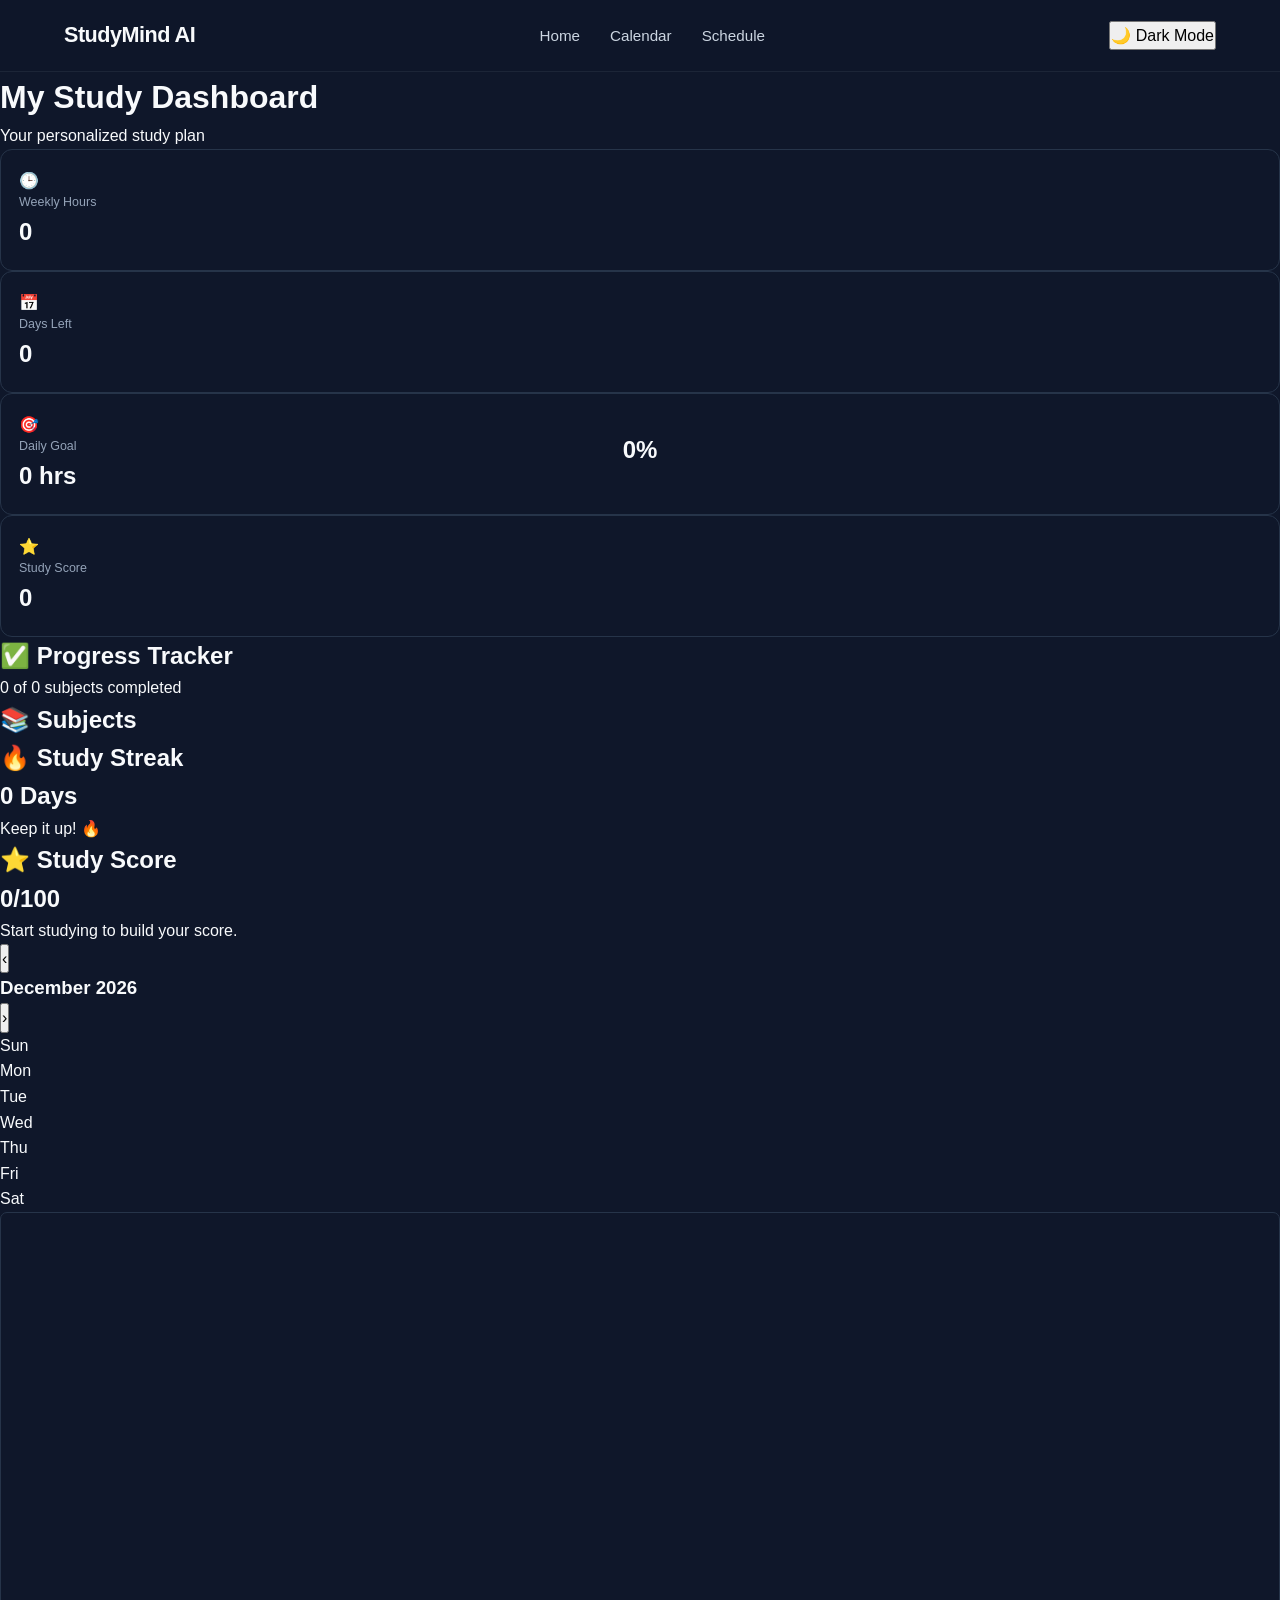
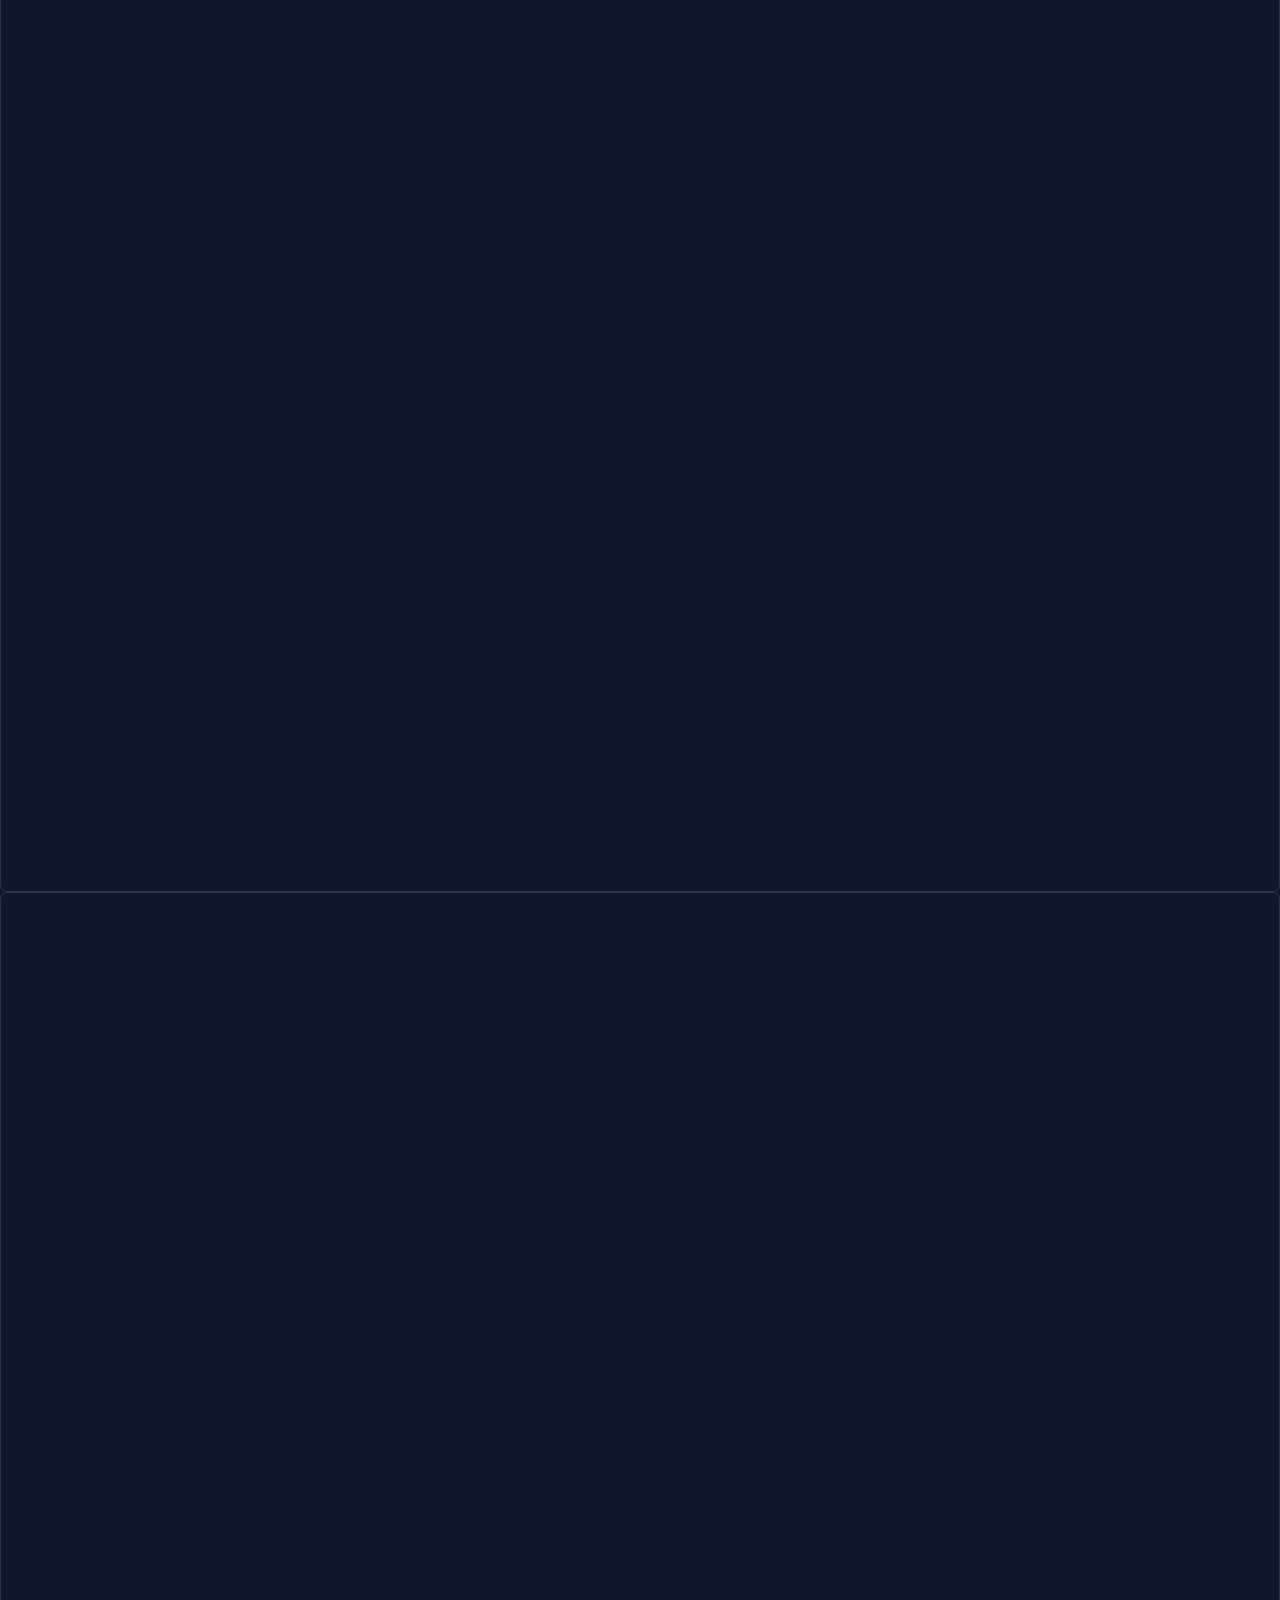
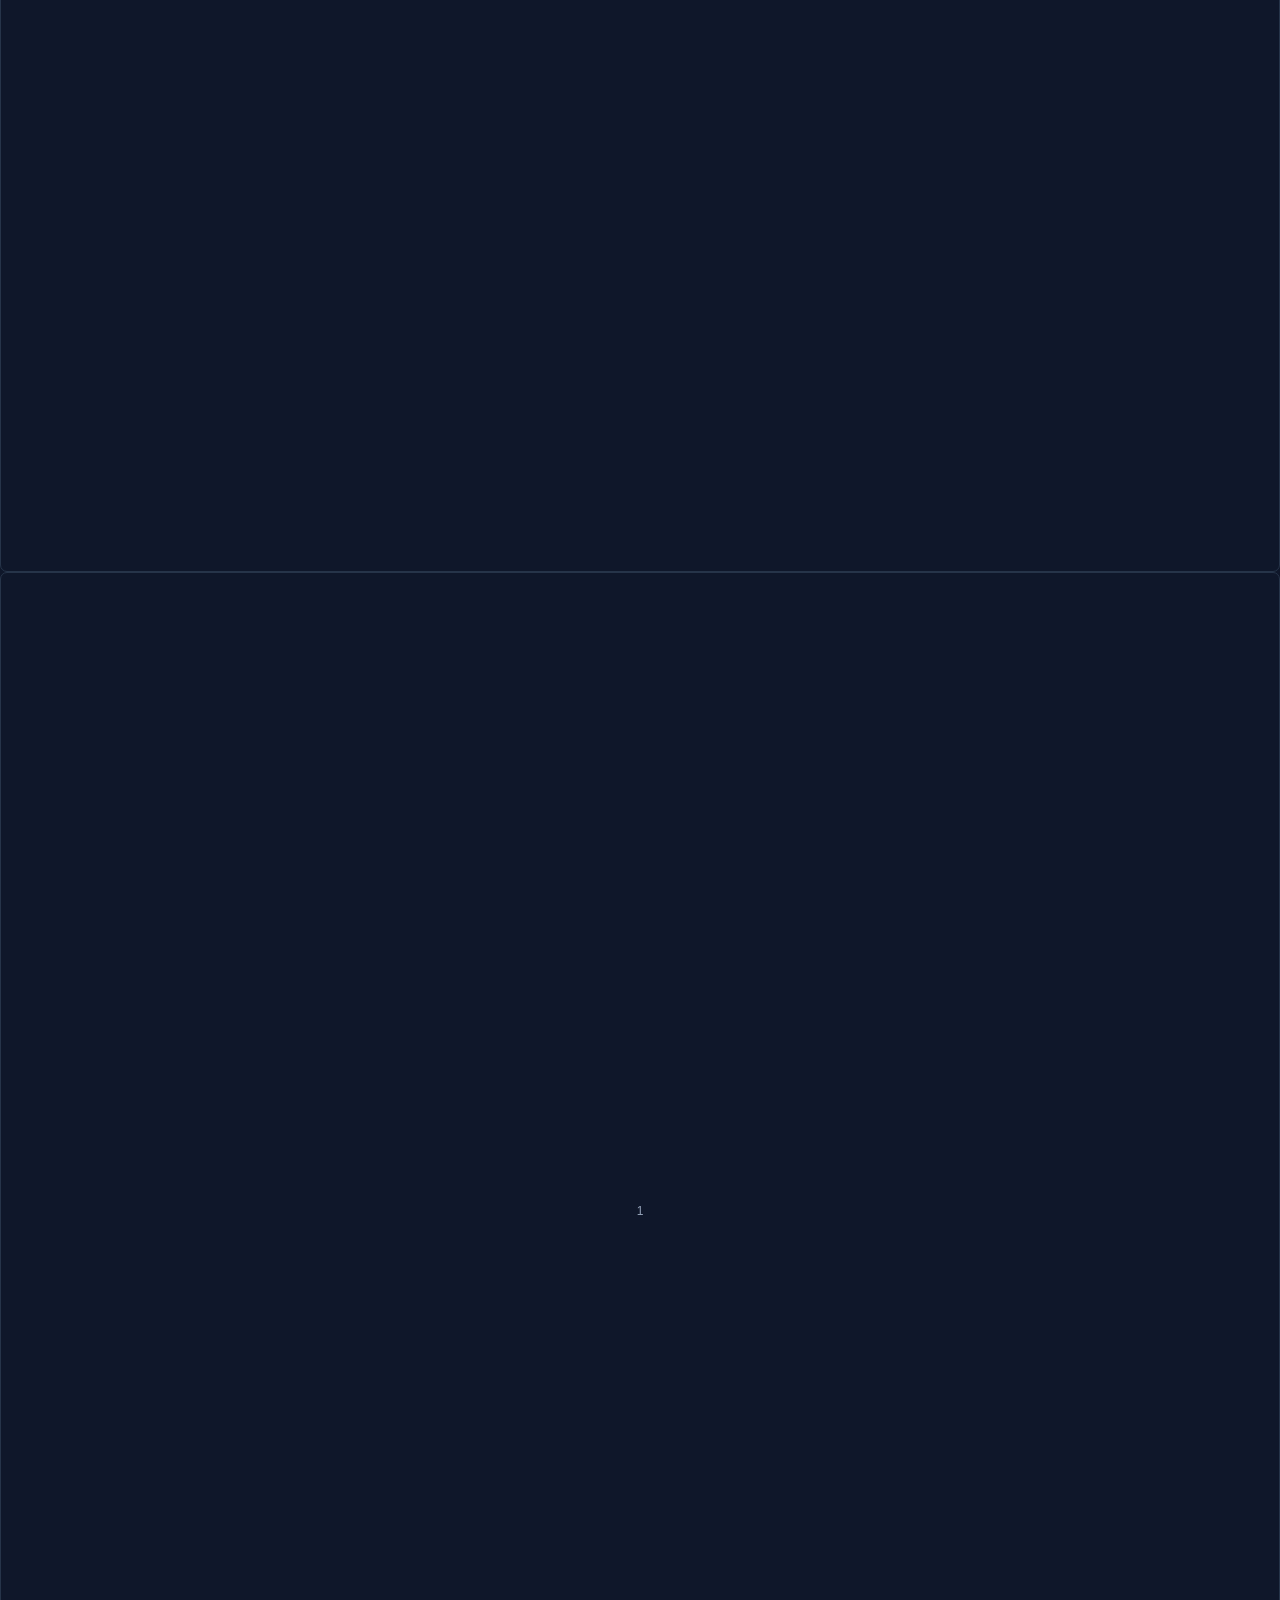
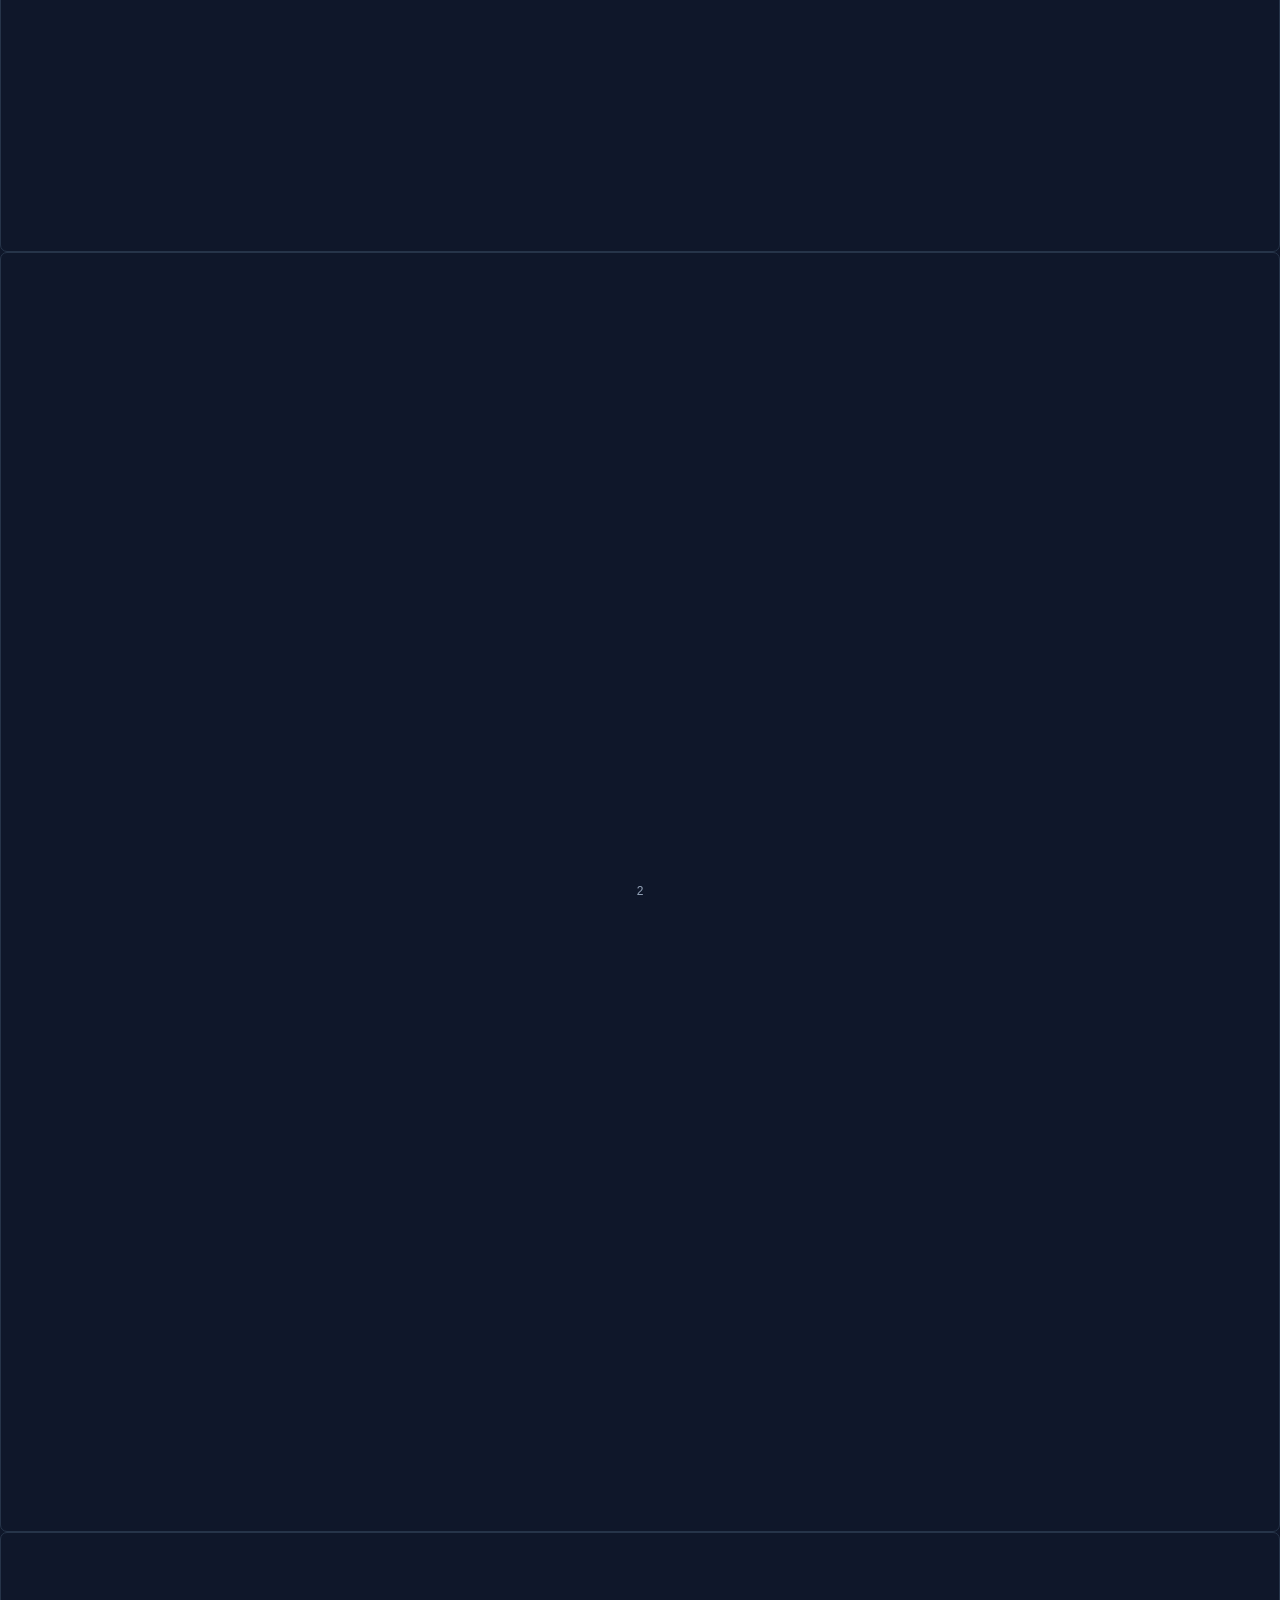
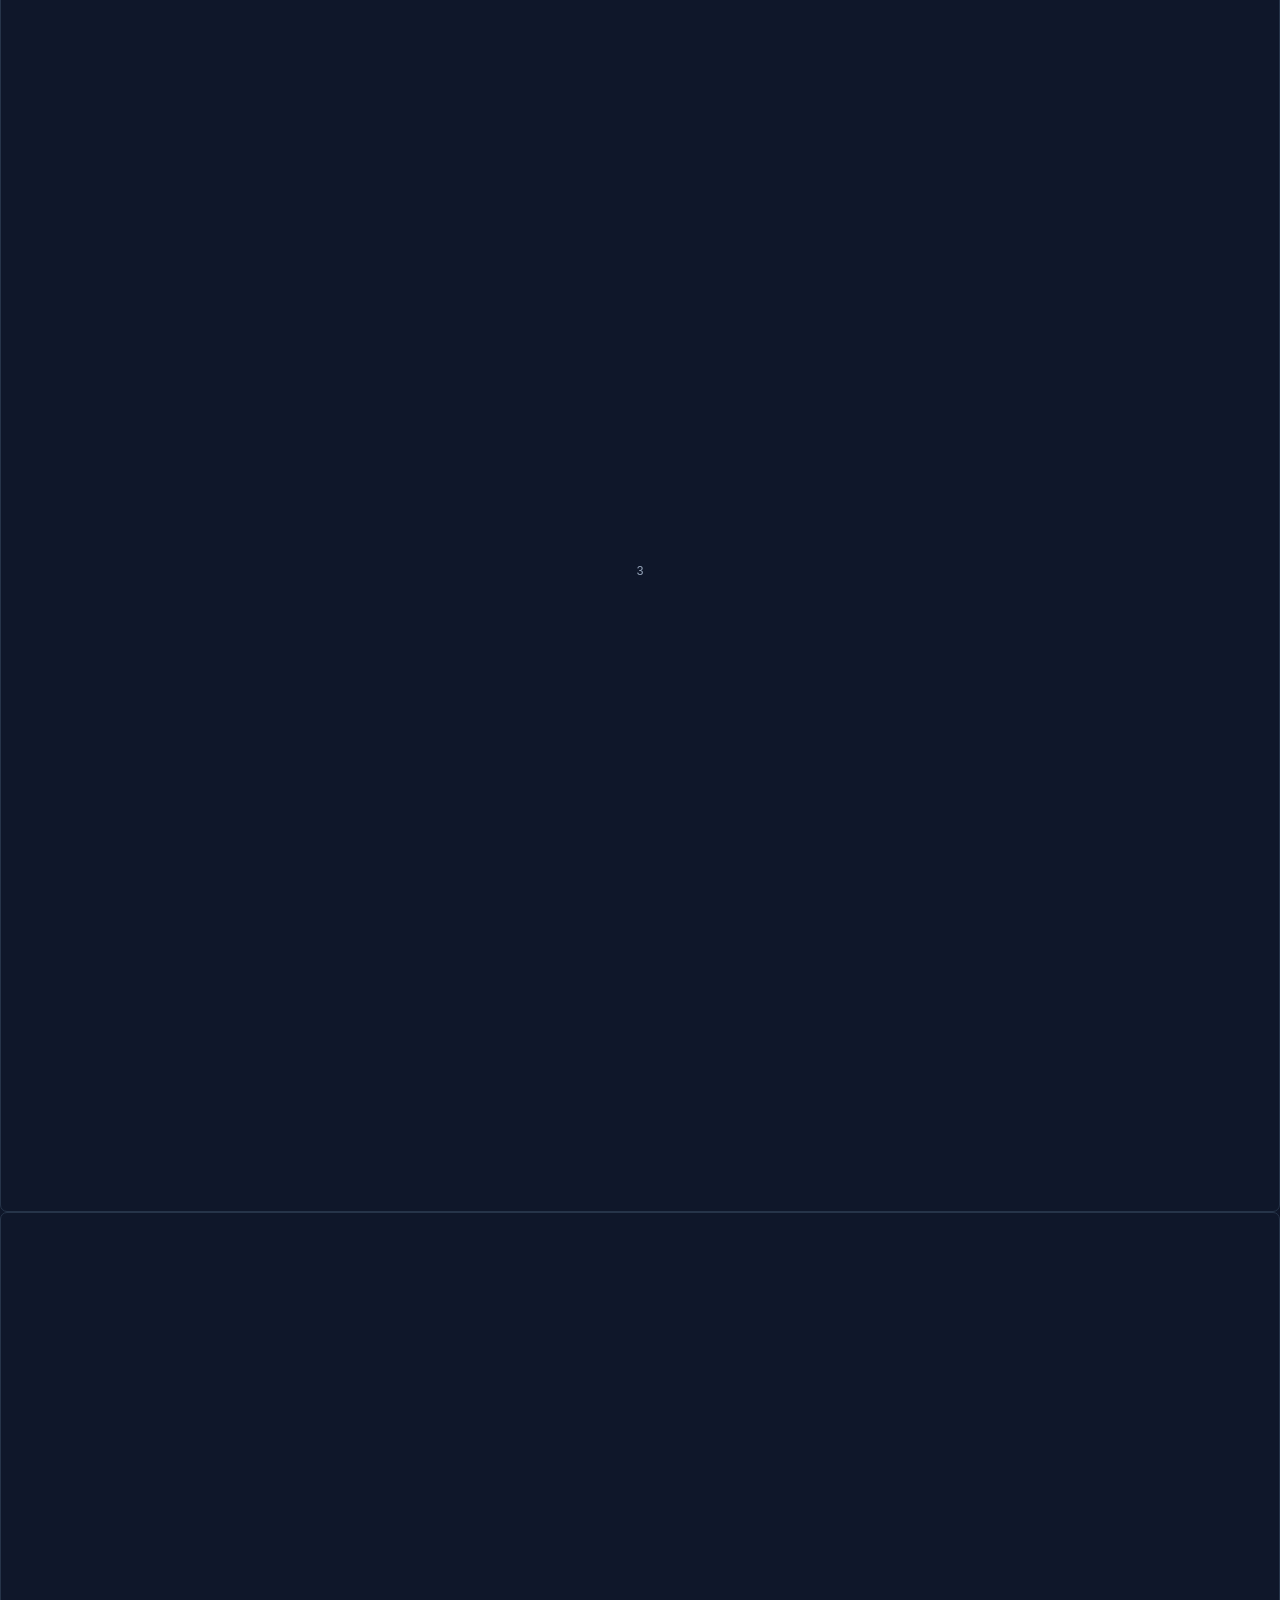
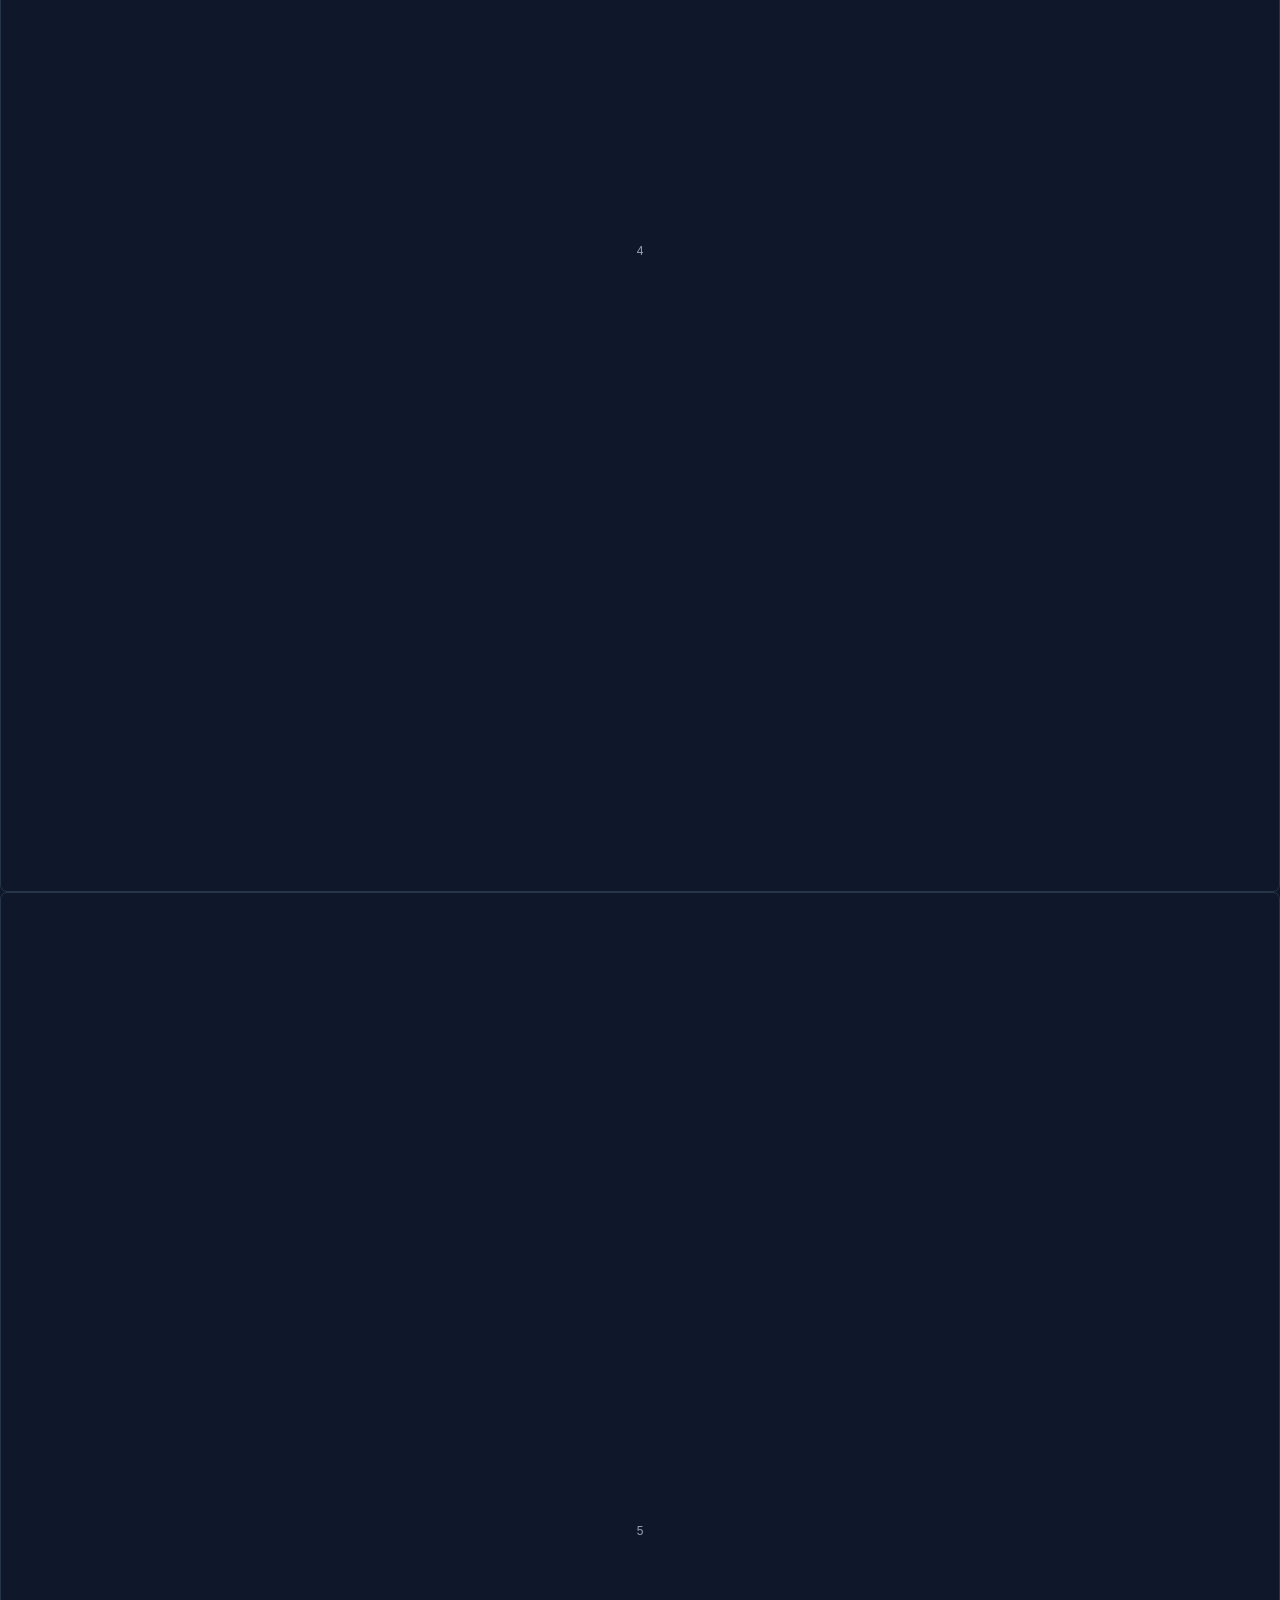
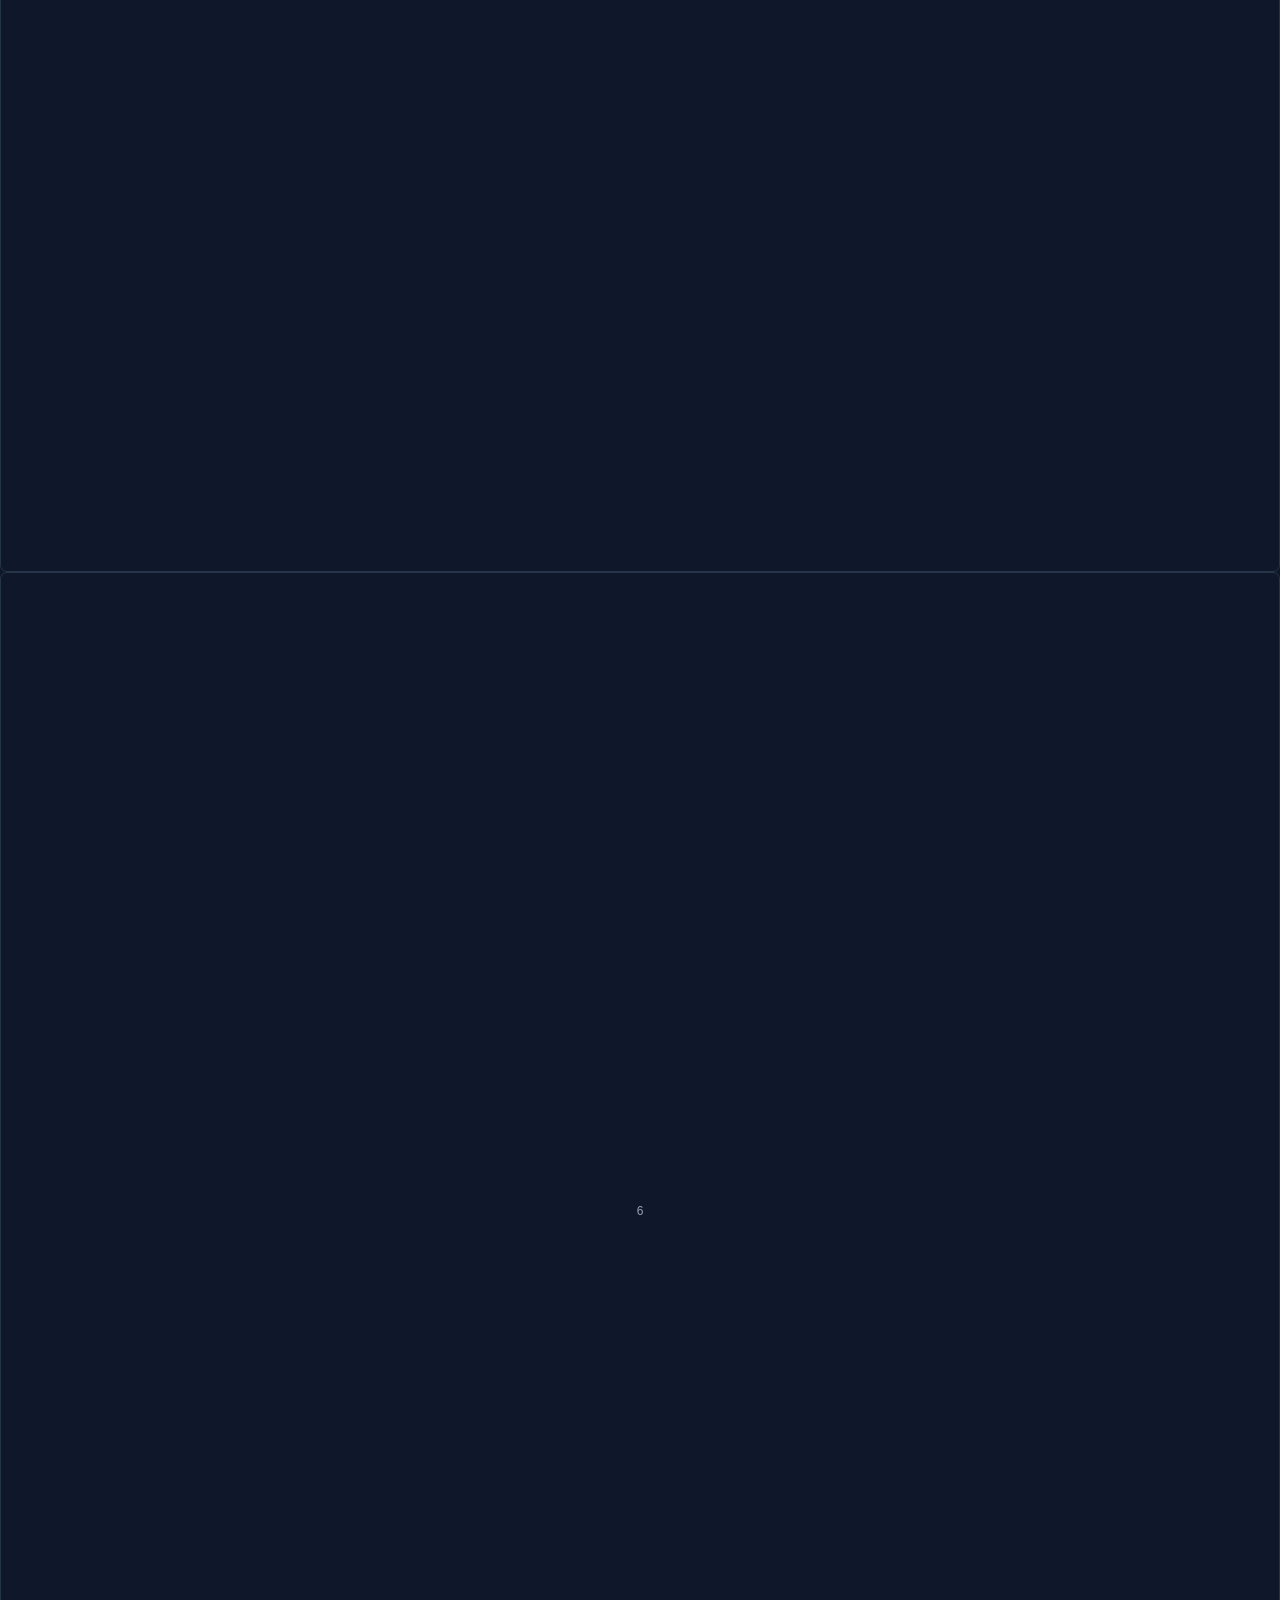
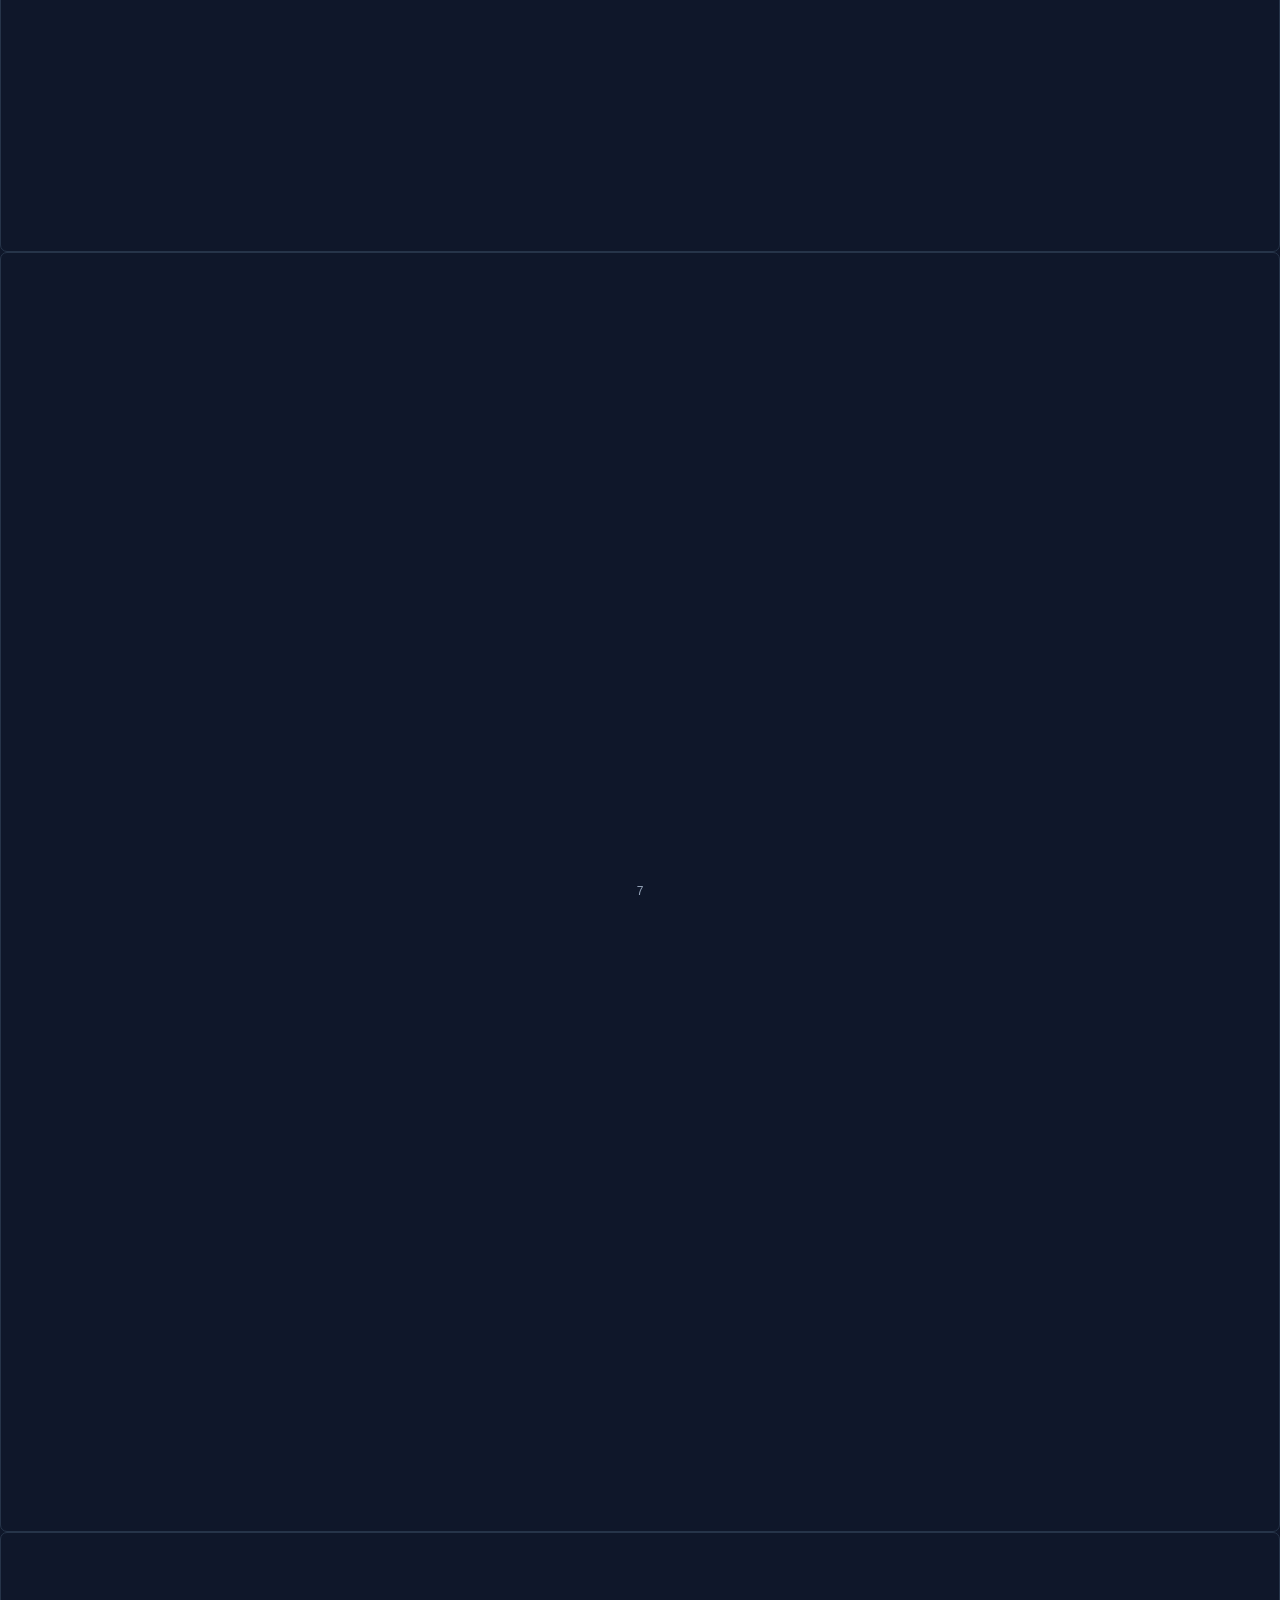
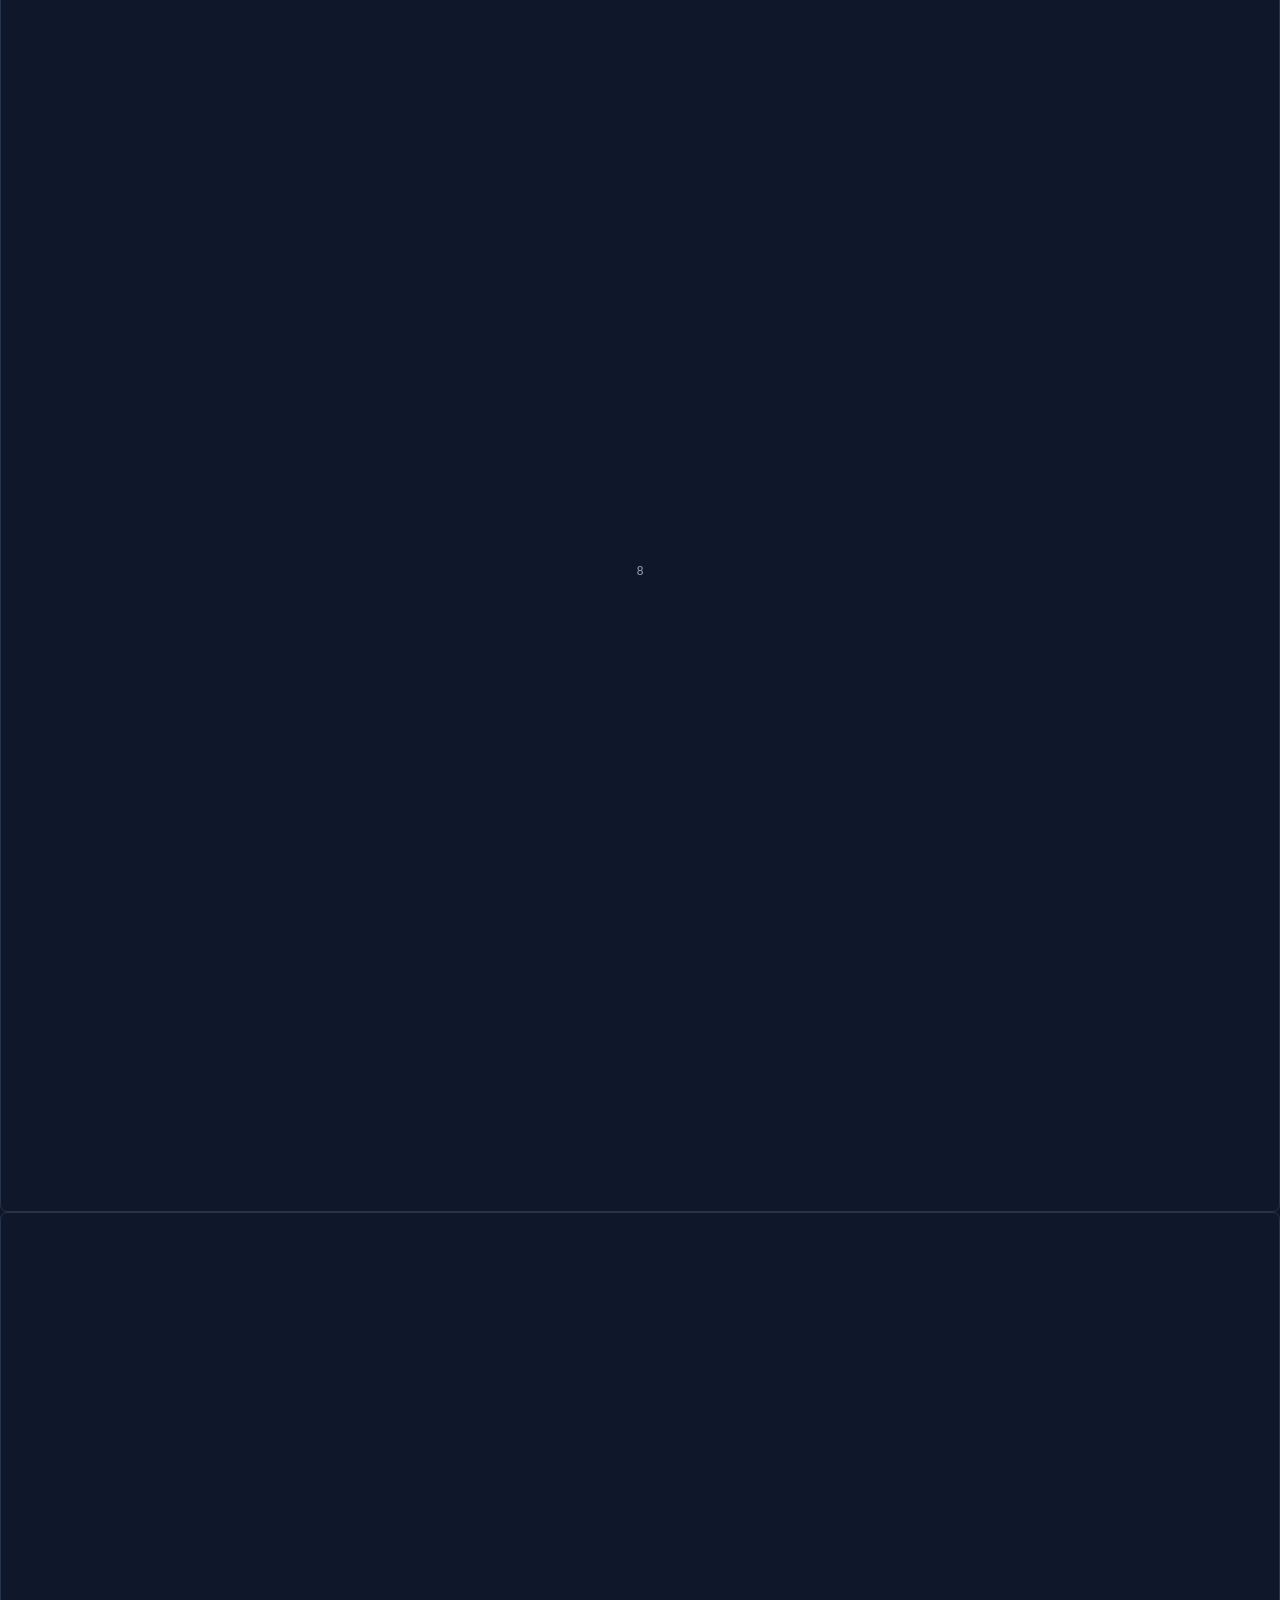
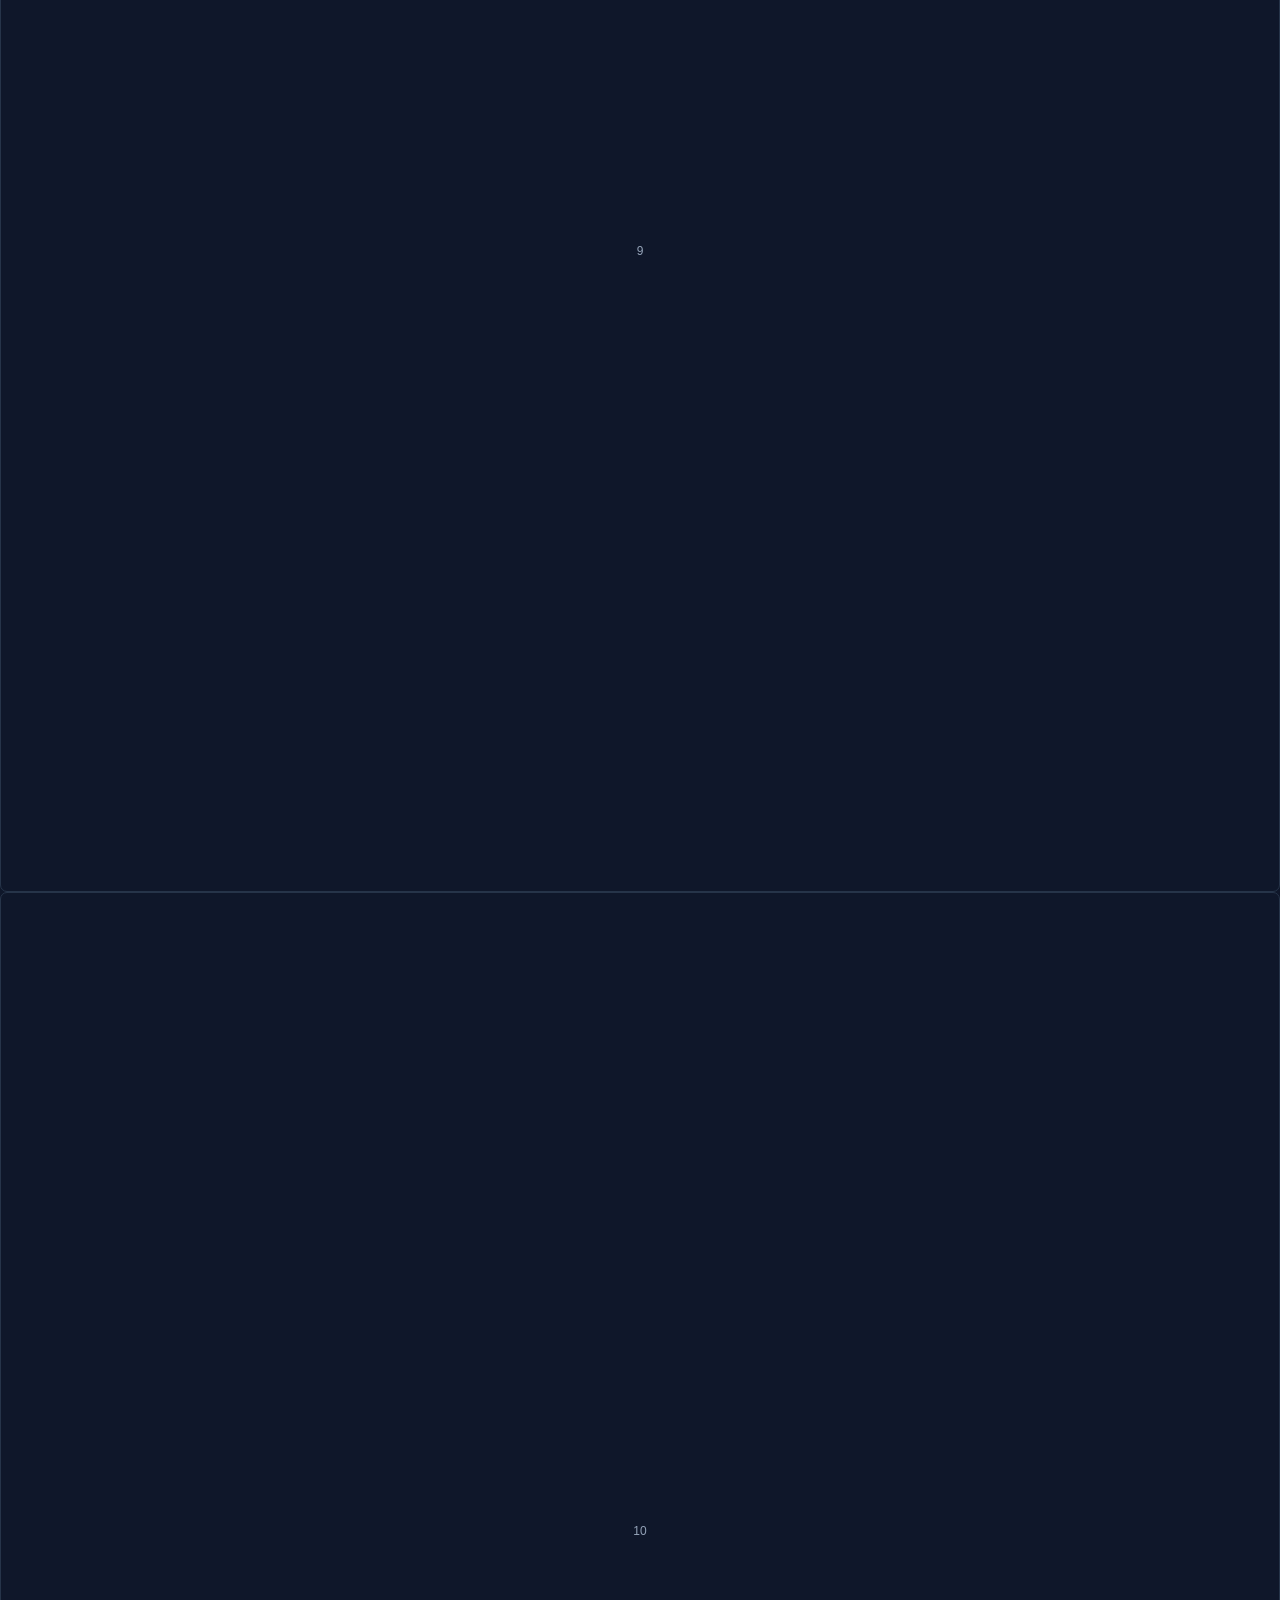
==== commit 86a24f35: "Update dashboard.html" ====
--- a/dashboard.html
+++ b/dashboard.html
@@ -1,404 +1,437 @@
 <!DOCTYPE html>
 <html lang="en">
+
 <head>
     <meta charset="UTF-8">
+
     <meta name="viewport" content="width=device-width, initial-scale=1.0">
 
-    <title>StudyMind AI — Dashboard</title>
+    <title>StudyMind AI - Study Dashboard</title>
 
     <link rel="stylesheet" href="style.css">
-
-    <!-- Icons -->
-    <link
-        rel="stylesheet"
-        href="https://cdnjs.cloudflare.com/ajax/libs/font-awesome/6.5.2/css/all.min.css"
-    >
 </head>
 
-<body class="dashboard-page">
-
-    <!-- =========================
-         SIDEBAR
-    ========================== -->
-    <aside class="sidebar" id="sidebar">
-
-        <div class="sidebar-top">
-
-            <div class="dashboard-logo">
-                <div class="logo-icon">
-                    <i class="fa-solid fa-brain"></i>
-                </div>
-
-                <span>StudyMind <strong>AI</strong></span>
-            </div>
-
-            <button class="sidebar-close" id="sidebarClose">
-                <i class="fa-solid fa-xmark"></i>
-            </button>
-
-        </div>
-
-
-        <!-- Navigation -->
-        <nav class="dashboard-nav">
-
-            <a href="#overview" class="dashboard-nav-link active">
-                <i class="fa-solid fa-house"></i>
-                <span>Overview</span>
-            </a>
-
-            <a href="#study-plan" class="dashboard-nav-link">
-                <i class="fa-solid fa-book-open"></i>
-                <span>Study Plan</span>
-            </a>
-
-            <a href="#timetable" class="dashboard-nav-link">
-                <i class="fa-solid fa-calendar-days"></i>
-                <span>Timetable</span>
-            </a>
-
-            <a href="#progress" class="dashboard-nav-link">
-                <i class="fa-solid fa-chart-line"></i>
-                <span>Progress</span>
-            </a>
-
-            <a href="#practice" class="dashboard-nav-link">
-                <i class="fa-solid fa-pen-to-square"></i>
-                <span>Practice</span>
-            </a>
-
-            <a href="#resources" class="dashboard-nav-link">
-                <i class="fa-solid fa-folder-open"></i>
-                <span>Resources</span>
-            </a>
-
-        </nav>
-
-
-        <!-- Sidebar bottom -->
-        <div class="sidebar-bottom">
-
-            <a href="index.html" class="dashboard-nav-link">
-                <i class="fa-solid fa-arrow-left"></i>
-                <span>Back to Home</span>
-            </a>
-
-            <button class="dashboard-nav-link sidebar-settings" id="settingsButton">
-                <i class="fa-solid fa-gear"></i>
-                <span>Settings</span>
-            </button>
-
-        </div>
-
-    </aside>
-
-
-    <!-- =========================
-         MAIN CONTENT
-    ========================== -->
-    <main class="dashboard-main">
-
-        <!-- Top bar -->
-        <header class="dashboard-header">
-
-            <button class="mobile-menu-button" id="mobileMenuButton">
-                <i class="fa-solid fa-bars"></i>
-            </button>
-
-            <div class="dashboard-header-title">
-                <p class="dashboard-small-label">YOUR DASHBOARD</p>
-                <h1>Welcome back, <span id="studentName">Student</span> 👋</h1>
-                <p>
-                    Stay consistent, track your progress, and keep moving toward your goals.
-                </p>
-            </div>
-
-
-            <div class="dashboard-header-actions">
-
-                <!-- Theme toggle -->
-                <button
-                    class="dashboard-icon-button"
-                    id="dashboardThemeToggle"
-                    title="Toggle theme"
-                >
-                    <i class="fa-solid fa-moon"></i>
+<body>
+
+    <nav class="navbar">
+
+        <h2 class="logo">StudyMind AI</h2>
+
+        <ul class="nav-links">
+            <li><a href="index.html">Home</a></li>
+            <li><a href="#calendar">Calendar</a></li>
+            <li><a href="#schedule">Schedule</a></li>
+        </ul>
+
+        <button id="themeButton">
+        🌙 Dark Mode
+    </button>
+
+    </nav>
+
+
+    <main class="dashboard-page">
+
+        <h1>My Study Dashboard</h1>
+
+        <p class="dashboard-subtitle">
+            Your personalized study plan
+        </p>
+
+
+        <!-- TOP STATISTICS -->
+
+        <section class="top-stats">
+
+            <div class="stat-card">
+
+                <div class="icon">🕒</div>
+
+                <h4>Weekly Hours</h4>
+
+                <h2 id="weeklyHours">0</h2>
+
+            </div>
+
+
+            <div class="stat-card">
+
+                <div class="icon">📅</div>
+
+                <h4>Days Left</h4>
+
+                <h2 id="daysLeft">0</h2>
+
+            </div>
+
+
+            <div class="stat-card">
+
+                <div class="icon">🎯</div>
+
+                <h4>Daily Goal</h4>
+
+                <h2 id="dailyGoal">0 hrs</h2>
+
+            </div>
+
+
+            <div class="stat-card">
+
+                <div class="icon">⭐</div>
+
+                <h4>Study Score</h4>
+
+                <h2 id="studyScore">0</h2>
+
+            </div>
+
+        </section>
+
+
+
+        <!-- MAIN DASHBOARD -->
+
+        <section class="main-dashboard">
+
+
+            <!-- LEFT COLUMN -->
+
+            <div class="left-panel">
+
+
+                <!-- PROGRESS -->
+
+                <div class="panel-card">
+
+                    <h2>✅ Progress Tracker</h2>
+
+                    <div class="progress-circle">
+
+                        <span id="progressPercent">
+                        0%
+                    </span>
+
+                    </div>
+
+                    <p id="progressCount">
+                        0 of 0 subjects completed
+                    </p>
+
+                    <div class="progress-bar-container">
+
+                        <div id="progressBar"></div>
+
+                    </div>
+
+                </div>
+
+                <!-- SUBJECTS -->
+
+                <div class="panel-card">
+
+                    <h2>📚 Subjects</h2>
+
+                    <div id="subjectList" class="subject-list">
+
+                        <!-- Subjects will be added by JavaScript -->
+
+                    </div>
+
+                </div>
+
+
+                <!-- STREAK -->
+
+                <div class="panel-card">
+
+                    <h2>🔥 Study Streak</h2>
+
+                    <h1 id="streak">
+                        0 Days
+                    </h1>
+
+                    <p>
+                        Keep it up! 🔥
+                    </p>
+
+                </div>
+
+
+
+                <!-- LIVE STUDY SCORE -->
+
+                <div class="panel-card study-score-card">
+
+                    <h2>⭐ Study Score</h2>
+
+                    <h1 class="score-number">
+                        <span id="scoreDisplay">0</span>/100
+                    </h1>
+
+                    <p id="scoreMessage">
+                        Start studying to build your score.
+                    </p>
+
+                    <div class="score-progress">
+                        <div id="scoreProgressBar"></div>
+                    </div>
+
+                </div>
+
+            </div>
+
+
+
+            <!-- CALENDAR -->
+
+            <div class="calendar-panel" id="calendar">
+
+                <h2>📅 Study Calendar</h2>
+
+                <div class="calendar-header">
+
+                    <button id="previousMonth">
+                    ‹
                 </button>
 
-
-                <!-- Notifications -->
-                <button
-                    class="dashboard-icon-button notification-button"
-                    id="notificationButton"
-                    title="Notifications"
-                >
-                    <i class="fa-regular fa-bell"></i>
-                    <span class="notification-dot"></span>
+                    <h2 id="calendarMonth">
+                        Month Year
+                    </h2>
+
+                    <button id="nextMonth">
+                    ›
                 </button>
 
-
-                <!-- Profile -->
-                <div class="dashboard-profile">
-
-                    <div class="profile-avatar">
-                        <i class="fa-solid fa-user"></i>
-                    </div>
-
-                    <div class="profile-info">
-                        <strong id="profileName">Student</strong>
-                        <span>Student</span>
-                    </div>
-
-                    <i class="fa-solid fa-chevron-down profile-chevron"></i>
-
-                </div>
-
-            </div>
-
-        </header>
-
-
-        <!-- =========================
-             OVERVIEW
-        ========================== -->
-        <section class="dashboard-section" id="overview">
-
-            <div class="dashboard-section-heading">
-
-                <div>
-                    <span class="section-eyebrow">OVERVIEW</span>
-                    <h2>Your study progress</h2>
-                </div>
-
-                <button class="dashboard-primary-button" id="continueStudying">
-                    <i class="fa-solid fa-play"></i>
-                    Continue Studying
-                </button>
-
-            </div>
-
-
-            <!-- Stats -->
-            <div class="dashboard-stats-grid">
-
-                <div class="dashboard-stat-card">
-
-                    <div class="stat-card-top">
-                        <div class="stat-icon">
-                            <i class="fa-solid fa-fire"></i>
+                </div>
+
+
+                <div class="calendar-weekdays">
+
+                    <div>Sun</div>
+                    <div>Mon</div>
+                    <div>Tue</div>
+                    <div>Wed</div>
+                    <div>Thu</div>
+                    <div>Fri</div>
+                    <div>Sat</div>
+
+                </div>
+
+
+                <div class="calendar-days" id="calendarDays">
+                </div>
+                <div class="calendar-legend">
+
+                    <div class="legend-item">
+                        <span class="legend-color study-color"></span>
+                        <span>Study Day</span>
+                    </div>
+
+                    <div class="legend-item">
+                        <span class="legend-color completed-color"></span>
+                        <span>Completed</span>
+                    </div>
+
+                    <div class="legend-item">
+                        <span class="legend-color exam-color"></span>
+                        <span>Exam Day</span>
+                    </div>
+
+                    <div class="legend-item">
+                        <span class="legend-color today-color"></span>
+                        <span>Today</span>
+                    </div>
+
+                </div>
+
+                <div class="calendar-legend">
+
+                    <div>
+                        <span class="legend-dot study-dot"></span> Study Day
+                    </div>
+
+                    <div>
+                        <span class="legend-dot completed-dot"></span> Completed
+                    </div>
+
+                    <div>
+                        <span class="legend-dot exam-dot"></span> Test / Exam
+                    </div>
+
+                    <div>
+                        <span class="legend-dot break-dot"></span> Break Day
+                    </div>
+
+                </div>
+
+
+                <div class="calendar-legend">
+
+                    <span>
+                    🔵 Study Day
+                </span>
+
+                    <span>
+                    🟢 Completed
+                </span>
+
+                    <span>
+                    🟠 Test / Exam
+                </span>
+
+                    <span>
+                    🟣 Break Day
+                </span>
+
+                </div>
+
+            </div>
+
+        </section>
+
+
+
+        <!-- BOTTOM SECTION -->
+
+        <section class="bottom-dashboard">
+
+
+            <!-- TODAY'S STUDY -->
+
+            <div class="panel-card today-study-card">
+
+                <div class="study-card-header">
+
+                    <div class="study-card-title">
+
+                        <div class="study-icon">
+                            🎯
                         </div>
 
-                        <span class="stat-change positive">
-                            +2 days
-                        </span>
-                    </div>
-
-                    <div class="stat-value" id="streakValue">
-                        0
-                    </div>
-
-                    <div class="stat-label">
-                        Day Streak
-                    </div>
-
-                </div>
-
-
-                <div class="dashboard-stat-card">
-
-                    <div class="stat-card-top">
-                        <div class="stat-icon">
-                            <i class="fa-solid fa-clock"></i>
+                        <div>
+                            <p class="study-eyebrow">
+                                CURRENT STUDY SESSION
+                            </p>
+
+                            <h2>Today's Focus</h2>
                         </div>
 
-                        <span class="stat-change">
-                            This week
-                        </span>
-                    </div>
-
-                    <div class="stat-value" id="studyHours">
-                        0h
-                    </div>
-
-                    <div class="stat-label">
-                        Study Time
-                    </div>
-
-                </div>
-
-
-                <div class="dashboard-stat-card">
-
-                    <div class="stat-card-top">
-                        <div class="stat-icon">
-                            <i class="fa-solid fa-circle-check"></i>
+                    </div>
+
+                    <div class="live-indicator">
+                        <span></span> LIVE
+                    </div>
+
+                </div>
+
+
+                <div id="currentStudy" class="current-study">
+
+                    <p class="study-label">
+                        UP NEXT
+                    </p>
+
+                    <h2 id="currentSubject">
+                        —
+                    </h2>
+
+                    <h3 id="currentTopic">
+                        No topic available
+                    </h3>
+
+
+                    <div class="topic-time">
+
+                        <div class="time-icon">
+                            ⏱
                         </div>
 
-                        <span class="stat-change positive">
-                            On track
-                        </span>
-                    </div>
-
-                    <div class="stat-value" id="completedTasks">
-                        0
-                    </div>
-
-                    <div class="stat-label">
-                        Tasks Completed
-                    </div>
-
-                </div>
-
-
-                <div class="dashboard-stat-card">
-
-                    <div class="stat-card-top">
-                        <div class="stat-icon">
-                            <i class="fa-solid fa-chart-simple"></i>
+                        <div>
+                            <span class="time-label">
+                    Required study time
+                </span>
+
+                            <strong id="topicTime">
+                    —
+                </strong>
                         </div>
 
-                        <span class="stat-change">
-                            Overall
-                        </span>
-                    </div>
-
-                    <div class="stat-value">
-                        <span id="overallProgress">0</span>%
-                    </div>
-
-                    <div class="stat-label">
-                        Overall Progress
-                    </div>
-
-                </div>
-
-            </div>
-
-
-            <!-- Main overview grid -->
-            <div class="dashboard-overview-grid">
-
-
-                <!-- Progress card -->
-                <div class="dashboard-card progress-overview-card">
-
-                    <div class="dashboard-card-header">
-
-                        <div>
-                            <span class="card-eyebrow">YOUR PROGRESS</span>
-                            <h3>Keep going</h3>
+                    </div>
+
+
+                    <!-- TIMER -->
+
+                    <div class="timer-container">
+
+                        <p class="timer-label">
+                            STUDY TIMER
+                        </p>
+
+                        <div id="studyTimer" class="study-timer">
+                            00:00
                         </div>
 
-                        <button class="card-menu-button">
-                            <i class="fa-solid fa-ellipsis"></i>
-                        </button>
-
-                    </div>
-
-
-                    <div class="progress-dashboard-content">
-
-                        <div class="progress-circle">
-
-                            <svg
-                                width="180"
-                                height="180"
-                                viewBox="0 0 180 180"
-                            >
-
-                                <circle
-                                    class="progress-circle-background"
-                                    cx="90"
-                                    cy="90"
-                                    r="72"
-                                ></circle>
-
-                                <circle
-                                    class="progress-circle-value"
-                                    id="dashboardProgressCircle"
-                                    cx="90"
-                                    cy="90"
-                                    r="72"
-                                ></circle>
-
-                            </svg>
-
-                            <div class="progress-circle-text">
-                                <strong>
-                                    <span id="progressCirclePercent">0</span>%
-                                </strong>
-
-                                <span>Completed</span>
-                            </div>
-
-                        </div>
-
-
-                        <div class="progress-details">
-
-                            <p>
-                                You're making progress. Stay consistent and
-                                complete your planned study sessions.
-                            </p>
-
-                            <div class="progress-detail-row">
-                                <span>Completed</span>
-                                <strong id="progressCompletedText">0%</strong>
-                            </div>
-
-                            <div class="progress-detail-row">
-                                <span>Remaining</span>
-                                <strong id="progressRemainingText">100%</strong>
-                            </div>
-
-                            <div class="progress-bar">
-                                <div
-                                    class="progress-bar-fill"
-                                    id="dashboardProgressBar"
-                                ></div>
-                            </div>
-
-                        </div>
-
-                    </div>
-
-                </div>
-
-
-                <!-- Today's tasks -->
-                <div class="dashboard-card today-card">
-
-                    <div class="dashboard-card-header">
-
-                        <div>
-                            <span class="card-eyebrow">TODAY</span>
-                            <h3>Today's tasks</h3>
-                        </div>
-
-                        <span class="date-label" id="todayDate">
-                            Today
-                        </span>
-
-                    </div>
-
-
-                    <div class="task-list" id="todayTaskList">
-
-                        <div class="empty-task-state">
-
-                            <div class="empty-task-icon">
-                                <i class="fa-solid fa-check"></i>
-                            </div>
-
-                            <h4>No tasks yet</h4>
-
-                            <p>
-                                Your generated study plan will appear here.
-                            </p>
-
-                        </div>
-
-                    </div>
+                    </div>
+
+
+                    <!-- START / PAUSE BUTTON -->
+
+                    <button id="startStudyButton" class="start-study-button">
+            <span class="button-icon">▶</span>
+            <span>Start Studying</span>
+        </button>
+
+
+                    <!-- COMPLETE TOPIC -->
+
+                    <label class="complete-topic">
+
+            <input
+                type="checkbox"
+                id="completeTopicCheckbox"
+            >
+
+            <span class="custom-checkbox"></span>
+
+            <span class="complete-text">
+                I've completed this topic
+            </span>
+
+        </label>
+
+
+                    <!-- COMPLETION MESSAGE -->
+
+                    <p id="completionMessage" class="completion-message"></p>
+
+
+                    <div class="study-tip">
+
+                        <span>💡</span>
+
+                        <p>
+                            Stay focused and complete this topic before moving to the next one.
+                        </p>
+
+                    </div>
+
+                </div>
+
+            </div>
+
+
+            <!-- TODAY'S SCHEDULE -->
+
+            <div class="panel-card" id="schedule">
+
+                <h2>🕒 Today's Schedule</h2>
+
+                <div id="todaySchedule">
+
+                    <p>
+                        Your schedule will appear here.
+                    </p>
 
                 </div>
 
@@ -406,696 +439,11 @@
 
         </section>
 
-
-        <!-- =========================
-             STUDY PLAN
-        ========================== -->
-        <section class="dashboard-section" id="study-plan">
-
-            <div class="dashboard-section-heading">
-
-                <div>
-                    <span class="section-eyebrow">PERSONALIZED</span>
-                    <h2>Your Study Plan</h2>
-                    <p>
-                        Your subjects and study priorities, organized for you.
-                    </p>
-                </div>
-
-                <button
-                    class="dashboard-secondary-button"
-                    id="regeneratePlanButton"
-                >
-                    <i class="fa-solid fa-rotate"></i>
-                    Regenerate
-                </button>
-
-            </div>
-
-
-            <div class="study-plan-container" id="dashboardStudyPlan">
-
-                <div class="empty-dashboard-card">
-
-                    <div class="empty-dashboard-icon">
-                        <i class="fa-solid fa-book-open"></i>
-                    </div>
-
-                    <h3>Your study plan is waiting</h3>
-
-                    <p>
-                        Generate a study plan from the StudyMind AI homepage
-                        to see your personalized plan here.
-                    </p>
-
-                    <a href="index.html" class="dashboard-primary-button">
-                        Create Study Plan
-                    </a>
-
-                </div>
-
-            </div>
-
-        </section>
-
-
-        <!-- =========================
-             TIMETABLE
-        ========================== -->
-        <section class="dashboard-section" id="timetable">
-
-            <div class="dashboard-section-heading">
-
-                <div>
-                    <span class="section-eyebrow">SCHEDULE</span>
-                    <h2>Smart Timetable</h2>
-                    <p>
-                        Your planned study sessions at a glance.
-                    </p>
-                </div>
-
-                <button
-                    class="dashboard-secondary-button"
-                    id="downloadTimetable"
-                >
-                    <i class="fa-solid fa-download"></i>
-                    Download
-                </button>
-
-            </div>
-
-
-            <div class="dashboard-card timetable-card">
-
-                <div class="timetable-wrapper">
-
-                    <table class="dashboard-timetable">
-
-                        <thead>
-                            <tr>
-                                <th>Day</th>
-                                <th>Time</th>
-                                <th>Subject</th>
-                                <th>Topic</th>
-                                <th>Status</th>
-                            </tr>
-                        </thead>
-
-                        <tbody id="dashboardTimetableBody">
-
-                            <tr>
-                                <td colspan="5" class="empty-table">
-                                    <i class="fa-regular fa-calendar"></i>
-                                    <span>
-                                        Your timetable will appear here after
-                                        generating a study plan.
-                                    </span>
-                                </td>
-                            </tr>
-
-                        </tbody>
-
-                    </table>
-
-                </div>
-
-            </div>
-
-        </section>
-
-
-        <!-- =========================
-             PROGRESS
-        ========================== -->
-        <section class="dashboard-section" id="progress">
-
-            <div class="dashboard-section-heading">
-
-                <div>
-                    <span class="section-eyebrow">ANALYTICS</span>
-                    <h2>Progress Tracker</h2>
-                    <p>
-                        See how consistently you're studying.
-                    </p>
-                </div>
-
-            </div>
-
-
-            <div class="progress-analytics-grid">
-
-                <!-- Weekly progress -->
-                <div class="dashboard-card analytics-card">
-
-                    <div class="dashboard-card-header">
-
-                        <div>
-                            <span class="card-eyebrow">WEEKLY</span>
-                            <h3>Study activity</h3>
-                        </div>
-
-                    </div>
-
-                    <div class="weekly-chart" id="weeklyChart">
-
-                        <div class="chart-day">
-                            <div class="chart-bar">
-                                <span style="height: 20%"></span>
-                            </div>
-                            <small>Mon</small>
-                        </div>
-
-                        <div class="chart-day">
-                            <div class="chart-bar">
-                                <span style="height: 40%"></span>
-                            </div>
-                            <small>Tue</small>
-                        </div>
-
-                        <div class="chart-day">
-                            <div class="chart-bar">
-                                <span style="height: 60%"></span>
-                            </div>
-                            <small>Wed</small>
-                        </div>
-
-                        <div class="chart-day">
-                            <div class="chart-bar">
-                                <span style="height: 35%"></span>
-                            </div>
-                            <small>Thu</small>
-                        </div>
-
-                        <div class="chart-day">
-                            <div class="chart-bar">
-                                <span style="height: 75%"></span>
-                            </div>
-                            <small>Fri</small>
-                        </div>
-
-                        <div class="chart-day">
-                            <div class="chart-bar">
-                                <span style="height: 90%"></span>
-                            </div>
-                            <small>Sat</small>
-                        </div>
-
-                        <div class="chart-day">
-                            <div class="chart-bar">
-                                <span style="height: 50%"></span>
-                            </div>
-                            <small>Sun</small>
-                        </div>
-
-                    </div>
-
-                </div>
-
-
-                <!-- Subject progress -->
-                <div class="dashboard-card analytics-card">
-
-                    <div class="dashboard-card-header">
-
-                        <div>
-                            <span class="card-eyebrow">SUBJECTS</span>
-                            <h3>Subject progress</h3>
-                        </div>
-
-                    </div>
-
-
-                    <div class="subject-progress-list" id="subjectProgressList">
-
-                        <div class="subject-progress-item">
-
-                            <div class="subject-progress-heading">
-                                <span>Mathematics</span>
-                                <strong>0%</strong>
-                            </div>
-
-                            <div class="progress-bar">
-                                <div
-                                    class="progress-bar-fill"
-                                    style="width: 0%"
-                                ></div>
-                            </div>
-
-                        </div>
-
-
-                        <div class="subject-progress-item">
-
-                            <div class="subject-progress-heading">
-                                <span>English</span>
-                                <strong>0%</strong>
-                            </div>
-
-                            <div class="progress-bar">
-                                <div
-                                    class="progress-bar-fill"
-                                    style="width: 0%"
-                                ></div>
-                            </div>
-
-                        </div>
-
-                    </div>
-
-                </div>
-
-            </div>
-
-        </section>
-
-
-        <!-- =========================
-             PRACTICE
-        ========================== -->
-        <section class="dashboard-section" id="practice">
-
-            <div class="dashboard-section-heading">
-
-                <div>
-                    <span class="section-eyebrow">PRACTICE</span>
-                    <h2>Practice Questions</h2>
-                    <p>
-                        Test your understanding and strengthen weak areas.
-                    </p>
-                </div>
-
-            </div>
-
-
-            <div class="practice-dashboard-grid">
-
-                <div class="dashboard-card practice-card">
-
-                    <div class="practice-card-icon">
-                        <i class="fa-solid fa-brain"></i>
-                    </div>
-
-                    <h3>AI Practice</h3>
-
-                    <p>
-                        Generate questions based on the subjects and topics
-                        you're currently studying.
-                    </p>
-
-                    <button
-                        class="dashboard-primary-button"
-                        id="generatePracticeButton"
-                    >
-                        <i class="fa-solid fa-wand-magic-sparkles"></i>
-                        Generate Questions
-                    </button>
-
-                </div>
-
-
-                <div class="dashboard-card practice-card">
-
-                    <div class="practice-card-icon">
-                        <i class="fa-solid fa-file-circle-question"></i>
-                    </div>
-
-                    <h3>Exam Preparation</h3>
-
-                    <p>
-                        Practice questions designed around your selected
-                        curriculum and examination type.
-                    </p>
-
-                    <button
-                        class="dashboard-secondary-button"
-                        id="examPracticeButton"
-                    >
-                        Start Practice
-                    </button>
-
-                </div>
-
-            </div>
-
-
-            <!-- Generated questions -->
-            <div
-                class="dashboard-card generated-questions"
-                id="generatedQuestions"
-                style="display: none;"
-            >
-
-                <div class="dashboard-card-header">
-
-                    <div>
-                        <span class="card-eyebrow">AI GENERATED</span>
-                        <h3>Practice Questions</h3>
-                    </div>
-
-                    <button
-                        class="card-menu-button"
-                        id="closeQuestions"
-                    >
-                        <i class="fa-solid fa-xmark"></i>
-                    </button>
-
-                </div>
-
-                <div id="questionsContainer"></div>
-
-            </div>
-
-        </section>
-
-
-        <!-- =========================
-             RESOURCES
-        ========================== -->
-        <section class="dashboard-section" id="resources">
-
-            <div class="dashboard-section-heading">
-
-                <div>
-                    <span class="section-eyebrow">LEARNING MATERIALS</span>
-                    <h2>Your Resources</h2>
-                    <p>
-                        Keep your study materials organized.
-                    </p>
-                </div>
-
-            </div>
-
-
-            <div class="resources-grid">
-
-                <div class="dashboard-card resource-card">
-
-                    <div class="resource-icon">
-                        <i class="fa-solid fa-file-pdf"></i>
-                    </div>
-
-                    <div class="resource-content">
-
-                        <span class="resource-type">
-                            PDF
-                        </span>
-
-                        <h3>Study Notes</h3>
-
-                        <p>
-                            Upload and summarize your study materials.
-                        </p>
-
-                    </div>
-
-                    <button class="resource-action">
-                        <i class="fa-solid fa-arrow-up-right-from-square"></i>
-                    </button>
-
-                </div>
-
-
-                <div class="dashboard-card resource-card">
-
-                    <div class="resource-icon">
-                        <i class="fa-solid fa-note-sticky"></i>
-                    </div>
-
-                    <div class="resource-content">
-
-                        <span class="resource-type">
-                            NOTES
-                        </span>
-
-                        <h3>Key Points</h3>
-
-                        <p>
-                            Review important concepts from your materials.
-                        </p>
-
-                    </div>
-
-                    <button class="resource-action">
-                        <i class="fa-solid fa-arrow-up-right-from-square"></i>
-                    </button>
-
-                </div>
-
-
-                <div class="dashboard-card resource-card">
-
-                    <div class="resource-icon">
-                        <i class="fa-solid fa-layer-group"></i>
-                    </div>
-
-                    <div class="resource-content">
-
-                        <span class="resource-type">
-                            REVIEW
-                        </span>
-
-                        <h3>Revision Materials</h3>
-
-                        <p>
-                            Keep track of materials you need to revisit.
-                        </p>
-
-                    </div>
-
-                    <button class="resource-action">
-                        <i class="fa-solid fa-arrow-up-right-from-square"></i>
-                    </button>
-
-                </div>
-
-            </div>
-
-        </section>
-
-
-        <!-- =========================
-             ACHIEVEMENTS
-        ========================== -->
-        <section class="dashboard-section" id="achievements">
-
-            <div class="dashboard-section-heading">
-
-                <div>
-                    <span class="section-eyebrow">ACHIEVEMENTS</span>
-                    <h2>Your Badges</h2>
-                    <p>
-                        Keep studying to unlock new achievements.
-                    </p>
-                </div>
-
-            </div>
-
-
-            <div class="badges-grid">
-
-                <div class="badge-card">
-
-                    <div class="badge-icon">
-                        <i class="fa-solid fa-rocket"></i>
-                    </div>
-
-                    <h3>First Step</h3>
-
-                    <p>Complete your first study session.</p>
-
-                    <span class="badge-status locked">
-                        Locked
-                    </span>
-
-                </div>
-
-
-                <div class="badge-card">
-
-                    <div class="badge-icon">
-                        <i class="fa-solid fa-fire"></i>
-                    </div>
-
-                    <h3>On Fire</h3>
-
-                    <p>Maintain a 7-day study streak.</p>
-
-                    <span class="badge-status locked">
-                        Locked
-                    </span>
-
-                </div>
-
-
-                <div class="badge-card">
-
-                    <div class="badge-icon">
-                        <i class="fa-solid fa-book"></i>
-                    </div>
-
-                    <h3>Bookworm</h3>
-
-                    <p>Complete 25 study tasks.</p>
-
-                    <span class="badge-status locked">
-                        Locked
-                    </span>
-
-                </div>
-
-
-                <div class="badge-card">
-
-                    <div class="badge-icon">
-                        <i class="fa-solid fa-trophy"></i>
-                    </div>
-
-                    <h3>Study Champion</h3>
-
-                    <p>Reach 100% of your study plan.</p>
-
-                    <span class="badge-status locked">
-                        Locked
-                    </span>
-
-                </div>
-
-            </div>
-
-        </section>
-
-
-        <!-- =========================
-             FOOTER
-        ========================== -->
-        <footer class="dashboard-footer">
-
-            <div>
-                <strong>StudyMind AI</strong>
-                <span>Study smarter. Prepare better.</span>
-            </div>
-
-            <p>
-                © 2026 StudyMind AI. All rights reserved.
-            </p>
-
-        </footer>
-
     </main>
 
 
-    <!-- =========================
-         NOTIFICATION PANEL
-    ========================== -->
-    <div class="notification-panel" id="notificationPanel">
-
-        <div class="notification-panel-header">
-
-            <h3>Notifications</h3>
-
-            <button id="closeNotifications">
-                <i class="fa-solid fa-xmark"></i>
-            </button>
-
-        </div>
-
-        <div class="notification-content">
-
-            <div class="notification-item">
-
-                <div class="notification-icon">
-                    <i class="fa-solid fa-bell"></i>
-                </div>
-
-                <div>
-                    <strong>Welcome to your dashboard!</strong>
-                    <p>
-                        Your personalized study information will appear here.
-                    </p>
-                </div>
-
-            </div>
-
-        </div>
-
-    </div>
-
-
-    <!-- =========================
-         SETTINGS MODAL
-    ========================== -->
-    <div class="dashboard-modal" id="settingsModal">
-
-        <div class="dashboard-modal-content">
-
-            <div class="dashboard-modal-header">
-
-                <div>
-                    <span class="card-eyebrow">PREFERENCES</span>
-                    <h3>Settings</h3>
-                </div>
-
-                <button id="closeSettings">
-                    <i class="fa-solid fa-xmark"></i>
-                </button>
-
-            </div>
-
-
-            <div class="settings-options">
-
-                <div class="setting-row">
-
-                    <div>
-                        <strong>Dark Mode</strong>
-                        <p>Use the dark StudyMind interface.</p>
-                    </div>
-
-                    <label class="toggle-switch">
-
-                        <input
-                            type="checkbox"
-                            id="settingsThemeToggle"
-                            checked
-                        >
-
-                        <span class="toggle-slider"></span>
-
-                    </label>
-
-                </div>
-
-
-                <div class="setting-row">
-
-                    <div>
-                        <strong>Notifications</strong>
-                        <p>Receive study reminders and updates.</p>
-                    </div>
-
-                    <label class="toggle-switch">
-
-                        <input
-                            type="checkbox"
-                            id="notificationsToggle"
-                            checked
-                        >
-
-                        <span class="toggle-slider"></span>
-
-                    </label>
-
-                </div>
-
-            </div>
-
-        </div>
-
-    </div>
-
-
-    <!-- Dashboard JavaScript -->
     <script src="dashboard.js"></script>
 
 </body>
+
 </html>
